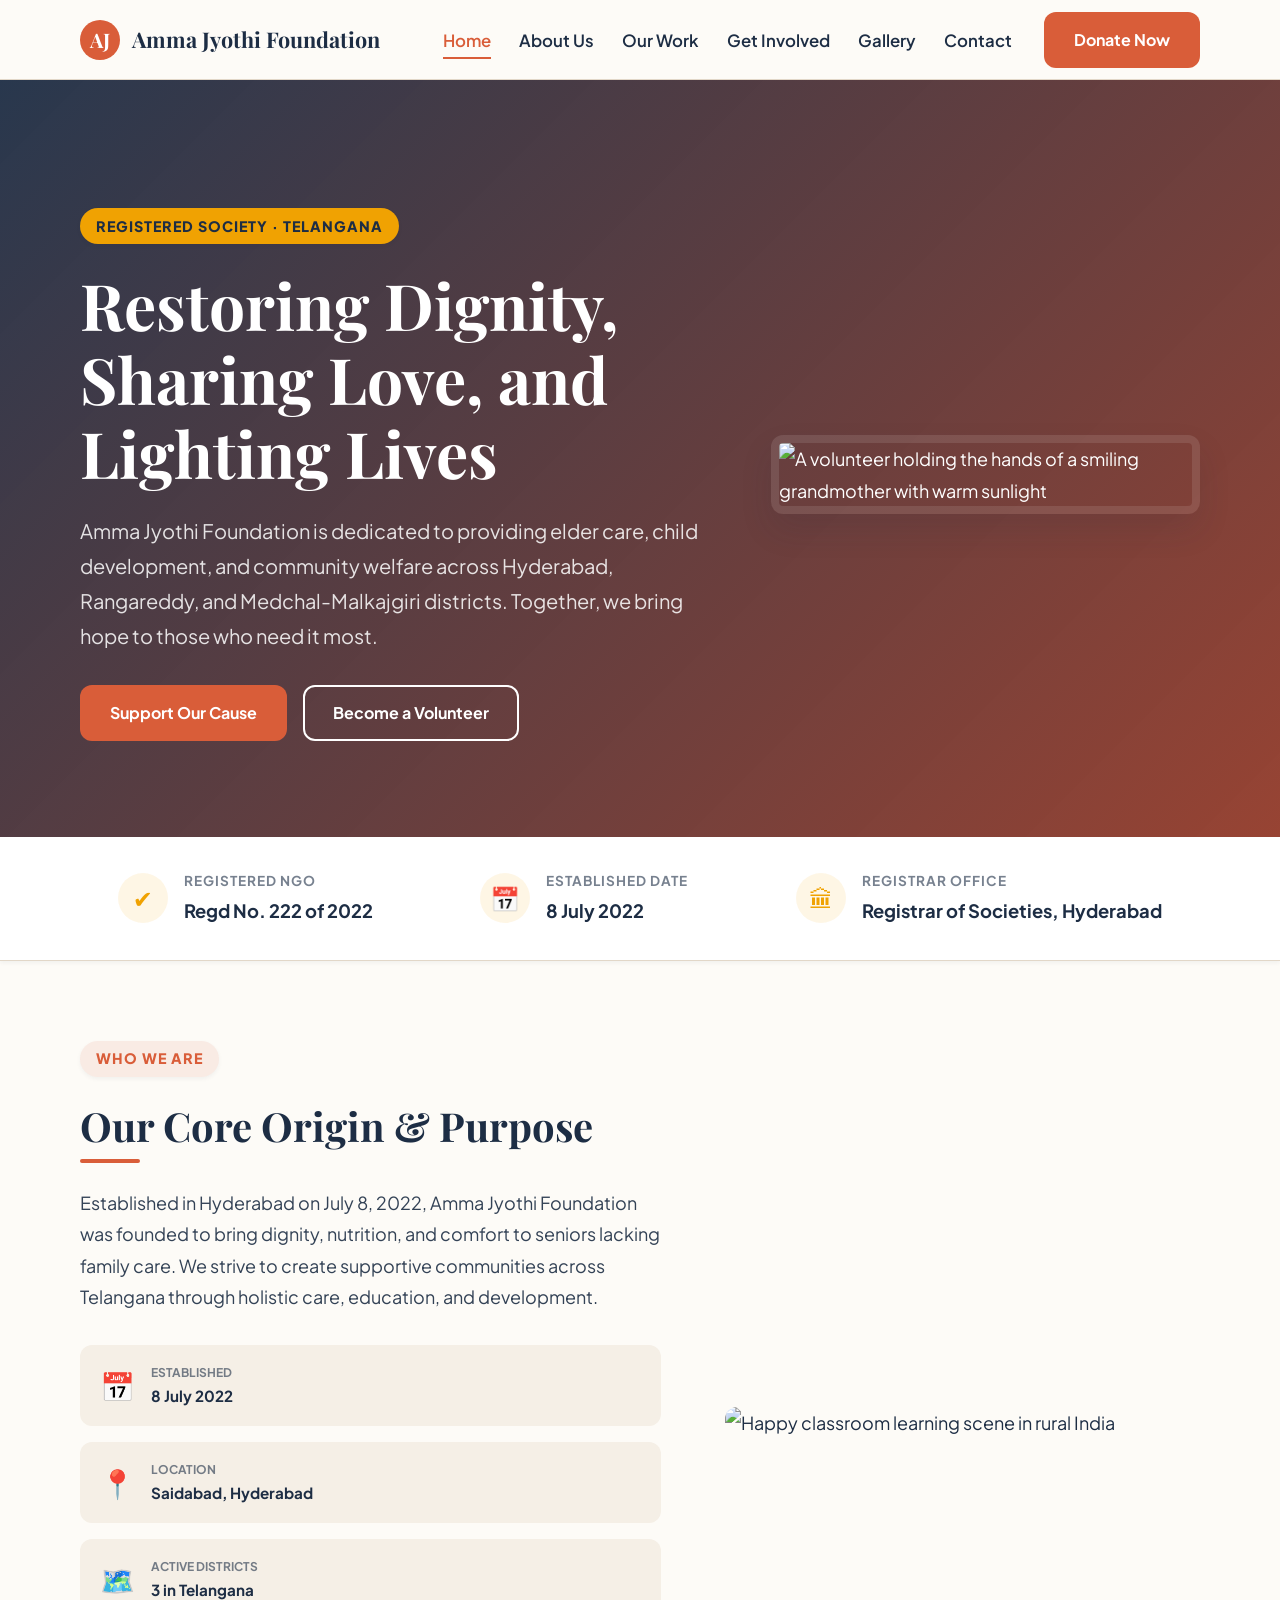
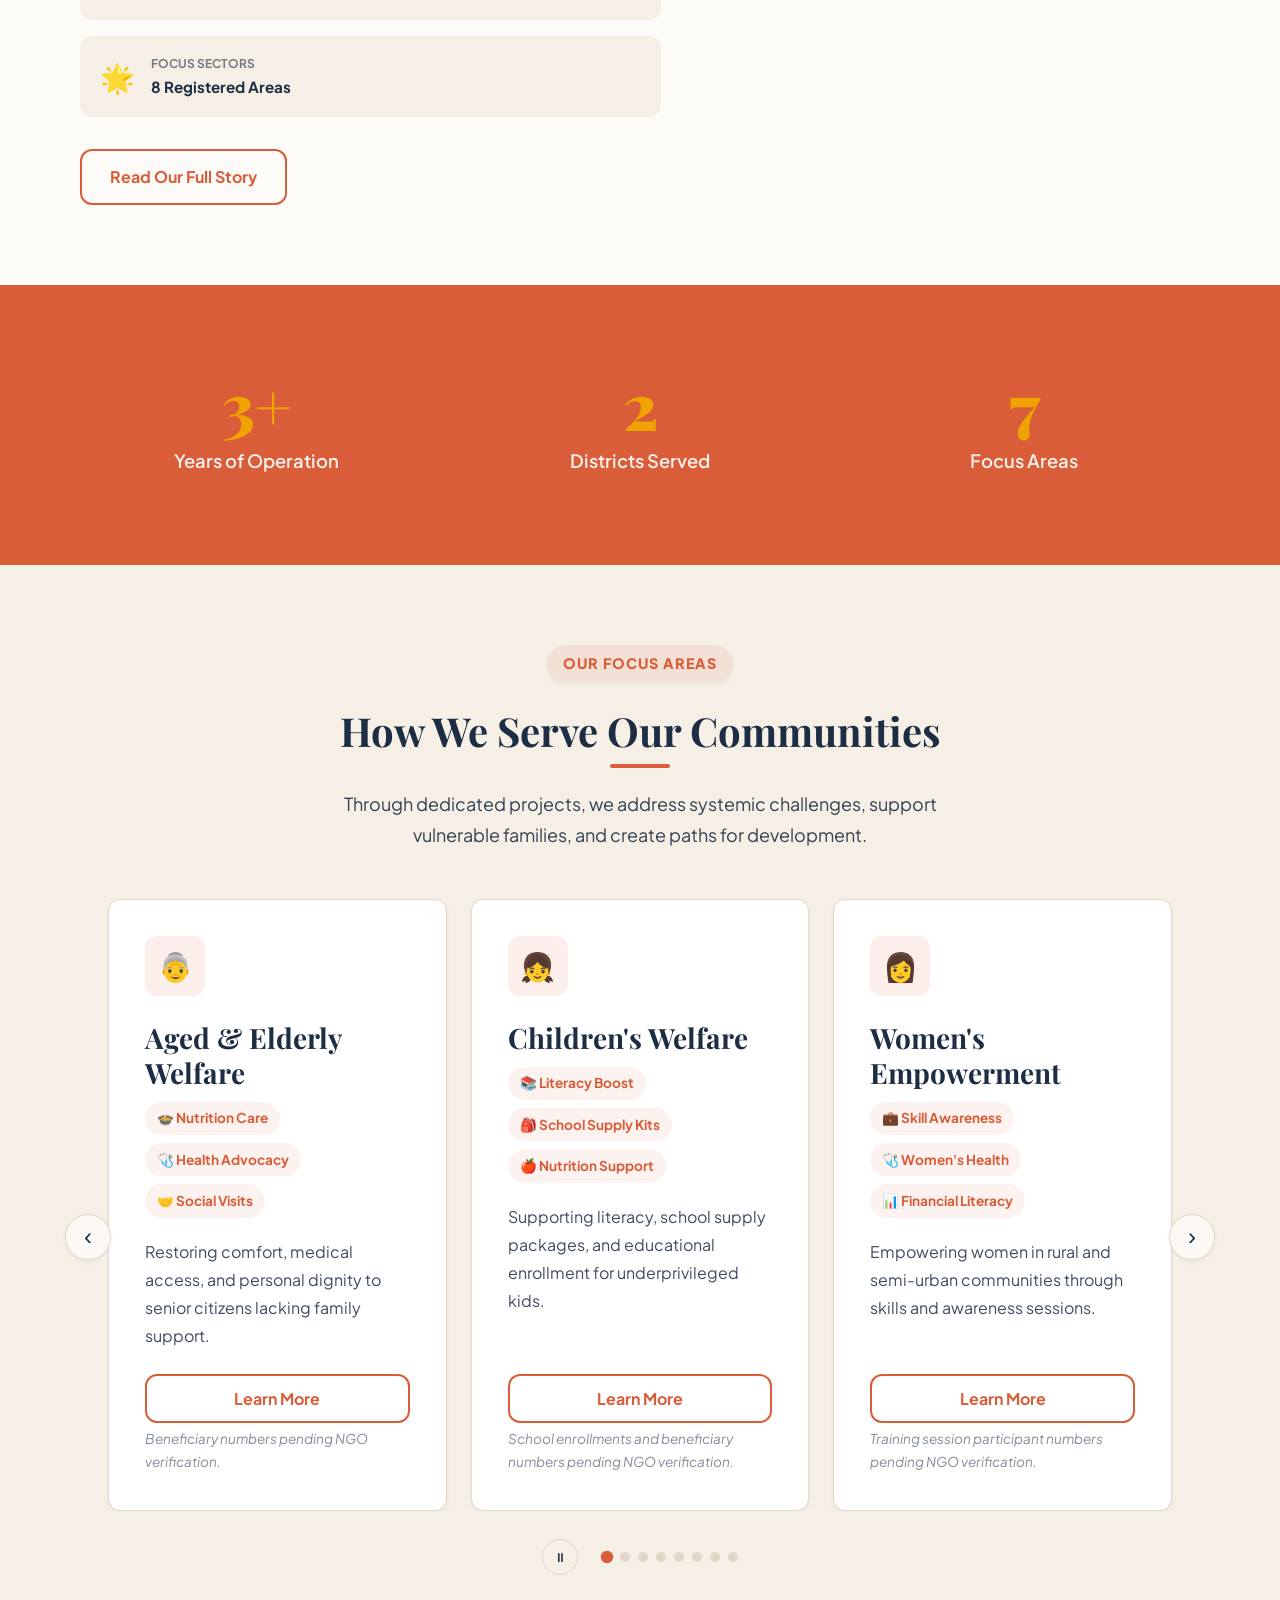
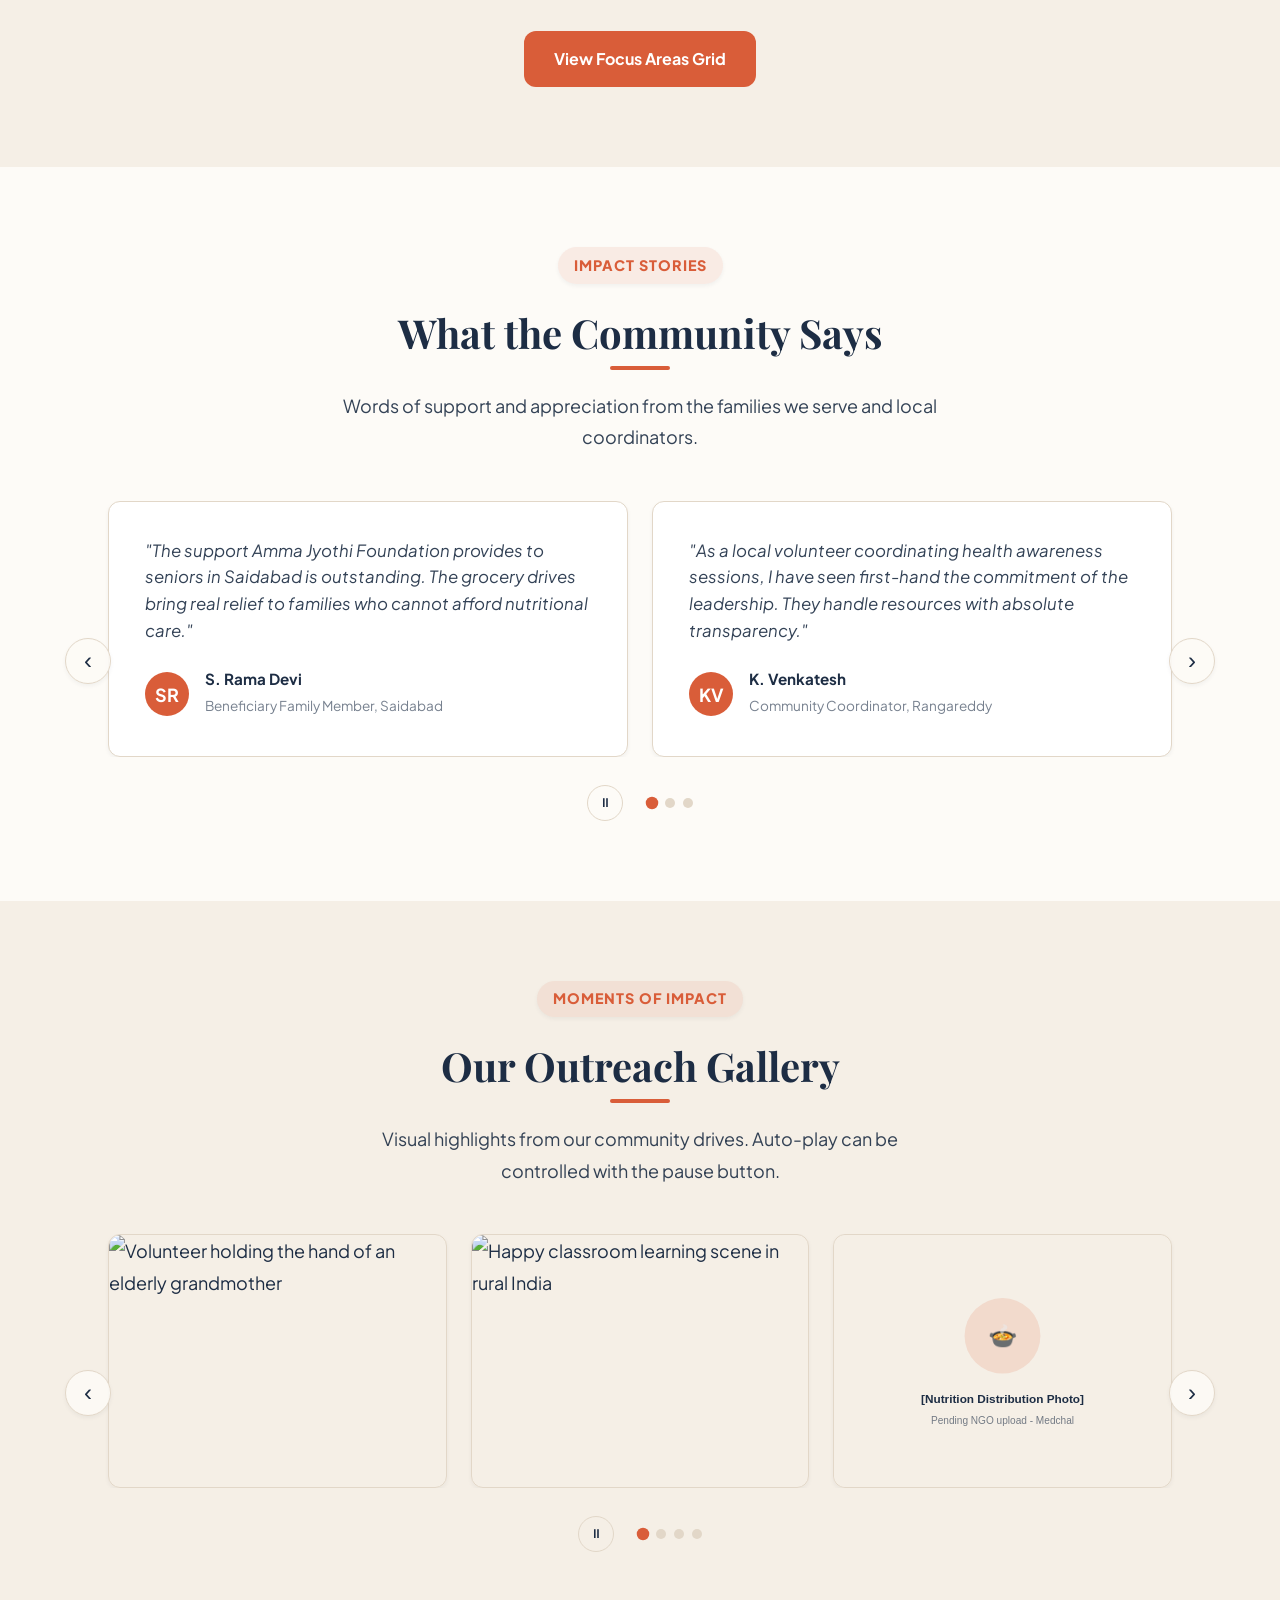
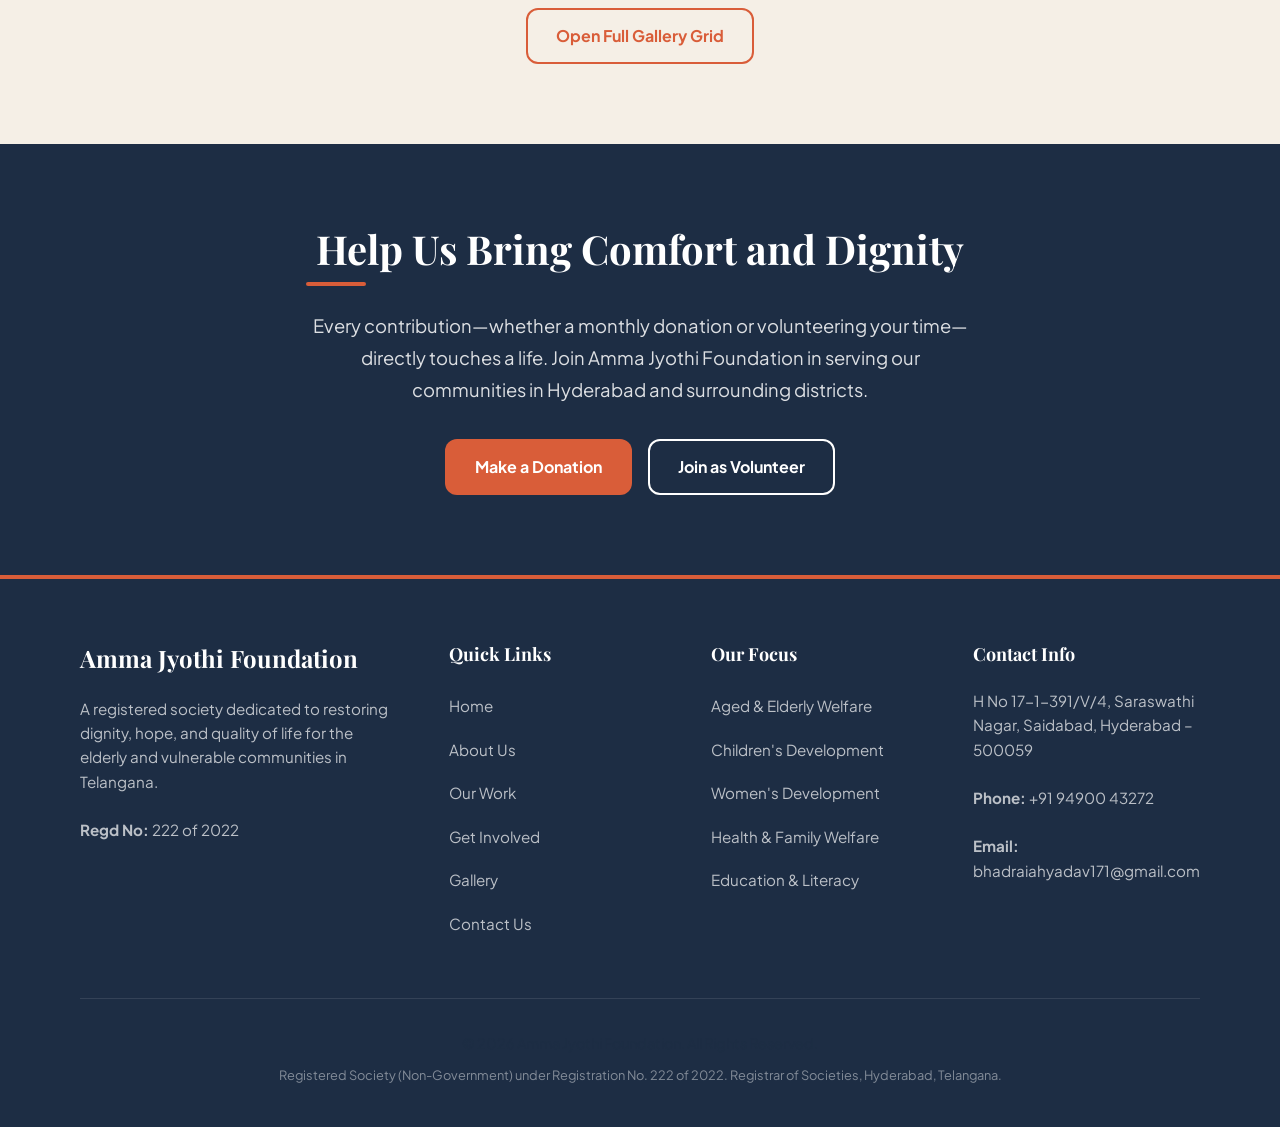
==== index.html @ f1a93a35 "Add files via upload" ====
<!DOCTYPE html>
<html lang="en">
<head>
  <meta charset="UTF-8">
  <meta name="viewport" content="width=device-width, initial-scale=1.0">
  <title>Amma Jyothi Foundation | Dignity & Care for Elderly in Hyderabad</title>
  <meta name="description" content="Established in 2022, Amma Jyothi Foundation is a registered NGO in Hyderabad, Telangana, providing dedicated welfare support for the elderly, children, and families.">
  
  <!-- Open Graph Meta Tags -->
  <meta property="og:title" content="Amma Jyothi Foundation | Dignity & Care for Elderly in Hyderabad">
  <meta property="og:description" content="Dedicated to elderly welfare, child education, women's empowerment, and community care in Telangana. Support our mission today.">
  <meta property="og:image" content="assets/elderly_care_hero.png">
  <meta property="og:url" content="index.html">
  <meta property="og:type" content="website">

  <!-- Favicon -->
  <link rel="icon" type="image/x-icon" href="favicon.ico">

  <!-- Core CSS -->
  <link rel="stylesheet" href="styles.css">

  <!-- structured data JSON-LD -->
  <script type="application/ld+json">
    {
      "@context": "https://schema.org",
      "@type": "NGO",
      "name": "Amma Jyothi Foundation",
      "alternateName": "Amma Jyothi Foundation NGO",
      "foundingDate": "2022-07-08",
      "taxID": "Registration No. 222 of 2022",
      "address": {
        "@type": "PostalAddress",
        "streetAddress": "H No 17-1-391/V/4, Saraswathi Nagar, Saidabad",
        "addressLocality": "Hyderabad",
        "addressRegion": "Telangana",
        "postalCode": "500059",
        "addressCountry": "IN"
      },
      "contactPoint": {
        "@type": "ContactPoint",
        "telephone": "+91-9490043272",
        "contactType": "Enquiries",
        "email": "bhadraiahyadav171@gmail.com"
      },
      "areaServed": [
        "Hyderabad",
        "Rangareddy",
        "Medchal-Malkajgiri"
      ],
      "knowsAbout": [
        "Aged Care",
        "Elderly Welfare",
        "Children Development",
        "Women's Development",
        "Health and Family Welfare",
        "Education and Literacy",
        "Disaster Management",
        "Rural Development",
        "Skill Training"
      ]
    }
  </script>
</head>
<body>

  <!-- HEADER -->
  <header class="header-site">
    <div class="container header-container">
      <a href="index.html" class="logo-link">
        <div class="logo-icon">AJ</div>
        <span>Amma Jyothi Foundation</span>
      </a>
      <button class="menu-toggle" aria-expanded="false" aria-label="Toggle Navigation Menu">
        <span class="hamburger-line"></span>
        <span class="hamburger-line"></span>
        <span class="hamburger-line"></span>
      </button>
      <nav class="nav-site">
        <ul class="nav-list">
          <li><a href="index.html" class="nav-link">Home</a></li>
          <li><a href="about.html" class="nav-link">About Us</a></li>
          <li><a href="programs.html" class="nav-link">Our Work</a></li>
          <li><a href="get-involved.html" class="nav-link">Get Involved</a></li>
          <li><a href="gallery.html" class="nav-link">Gallery</a></li>
          <li><a href="contact.html" class="nav-link">Contact</a></li>
        </ul>
        <a href="#" class="btn btn-primary" data-modal-target="#donate-modal">Donate Now</a>
      </nav>
    </div>
  </header>

  <!-- HERO SECTION -->
  <section class="hero">
    <div class="container hero-grid">
      <div class="hero-content">
        <span class="hero-tag">Registered Society · Telangana</span>
        <h1 class="hero-title">Restoring Dignity, Sharing Love, and Lighting Lives</h1>
        <p class="hero-description">Amma Jyothi Foundation is dedicated to providing elder care, child development, and community welfare across Hyderabad, Rangareddy, and Medchal-Malkajgiri districts. Together, we bring hope to those who need it most.</p>
        <div class="hero-buttons">
          <a href="#" class="btn btn-primary" data-modal-target="#donate-modal">Support Our Cause</a>
          <a href="get-involved.html" class="btn btn-outline-white">Become a Volunteer</a>
        </div>
      </div>
      <div class="hero-image-wrap">
        <img src="assets/elderly_care_hero.png" alt="A volunteer holding the hands of a smiling grandmother with warm sunlight" fetchpriority="high">
      </div>
    </div>
  </section>

  <!-- TRUST STRIP -->
  <section class="trust-strip" aria-label="Official Registration Credentials">
    <div class="container">
      <div class="trust-flex">
        <div class="trust-item">
          <div class="trust-icon">✔</div>
          <div class="trust-info">
            <div class="trust-label">Registered NGO</div>
            <div class="trust-value">Regd No. 222 of 2022</div>
          </div>
        </div>
        <div class="trust-item">
          <div class="trust-icon">📅</div>
          <div class="trust-info">
            <div class="trust-label">Established Date</div>
            <div class="trust-value">8 July 2022</div>
          </div>
        </div>
        <div class="trust-item">
          <div class="trust-icon">🏛</div>
          <div class="trust-info">
            <div class="trust-label">Registrar Office</div>
            <div class="trust-value">Registrar of Societies, Hyderabad</div>
          </div>
        </div>
      </div>
    </div>
  </section>

  <!-- WHO WE ARE INTRO -->
  <section class="section">
    <div class="container">
      <div class="about-intro">
        <div>
          <span class="hero-tag" style="background-color: rgba(217, 93, 57, 0.1); color: var(--primary);">Who We Are</span>
          <h2 class="mb-3">Our Core Origin & Purpose</h2>
          <p>Established in Hyderabad on July 8, 2022, Amma Jyothi Foundation was founded to bring dignity, nutrition, and comfort to seniors lacking family care. We strive to create supportive communities across Telangana through holistic care, education, and development.</p>
          
          <div class="grid grid-2" style="margin-top: 2rem; gap: 1rem;">
            <div style="background-color: var(--card-neutral); padding: 1rem 1.25rem; border-radius: var(--border-radius); display: flex; align-items: center; gap: 1rem;">
              <span style="font-size: 1.75rem; color: var(--primary);" aria-hidden="true">📅</span>
              <div>
                <div style="font-size: 0.75rem; font-weight: 700; color: rgba(29, 45, 68, 0.6); text-transform: uppercase;">Established</div>
                <div style="font-size: 0.95rem; font-weight: 700;">8 July 2022</div>
              </div>
            </div>
            <div style="background-color: var(--card-neutral); padding: 1rem 1.25rem; border-radius: var(--border-radius); display: flex; align-items: center; gap: 1rem;">
              <span style="font-size: 1.75rem; color: var(--primary);" aria-hidden="true">📍</span>
              <div>
                <div style="font-size: 0.75rem; font-weight: 700; color: rgba(29, 45, 68, 0.6); text-transform: uppercase;">Location</div>
                <div style="font-size: 0.95rem; font-weight: 700;">Saidabad, Hyderabad</div>
              </div>
            </div>
            <div style="background-color: var(--card-neutral); padding: 1rem 1.25rem; border-radius: var(--border-radius); display: flex; align-items: center; gap: 1rem;">
              <span style="font-size: 1.75rem; color: var(--primary);" aria-hidden="true">🗺️</span>
              <div>
                <div style="font-size: 0.75rem; font-weight: 700; color: rgba(29, 45, 68, 0.6); text-transform: uppercase;">Active Districts</div>
                <div style="font-size: 0.95rem; font-weight: 700;">3 in Telangana</div>
              </div>
            </div>
            <div style="background-color: var(--card-neutral); padding: 1rem 1.25rem; border-radius: var(--border-radius); display: flex; align-items: center; gap: 1rem;">
              <span style="font-size: 1.75rem; color: var(--primary);" aria-hidden="true">🌟</span>
              <div>
                <div style="font-size: 0.75rem; font-weight: 700; color: rgba(29, 45, 68, 0.6); text-transform: uppercase;">Focus Sectors</div>
                <div style="font-size: 0.95rem; font-weight: 700;">8 Registered Areas</div>
              </div>
            </div>
          </div>
          
          <div style="margin-top: 2rem;">
            <a href="about.html" class="btn btn-secondary">Read Our Full Story</a>
          </div>
        </div>
        <div>
          <img src="assets/community_welfare.png" alt="Happy classroom learning scene in rural India" loading="lazy">
        </div>
      </div>
    </div>
  </section>

  <!-- STATISTICS STRIP -->
  <section class="stats-section" aria-label="Key Milestones">
    <div class="container">
      <div class="stats-grid">
        <div class="stat-card">
          <div class="stat-number" data-target="4" data-suffix="+">0</div>
          <div class="stat-label">Years of Operation</div>
        </div>
        <div class="stat-card">
          <div class="stat-number" data-target="3">0</div>
          <div class="stat-label">Districts Served</div>
        </div>
        <div class="stat-card">
          <div class="stat-number" data-target="8">0</div>
          <div class="stat-label">Focus Areas</div>
        </div>
      </div>
    </div>
  </section>

  <!-- KEY WORK CAROUSEL -->
  <section class="section section-alt">
    <div class="container">
      <div class="text-center mb-5">
        <span class="hero-tag" style="background-color: rgba(217, 93, 57, 0.1); color: var(--primary);">Our Focus Areas</span>
        <h2>How We Serve Our Communities</h2>
        <p style="max-width: 600px; margin: 0 auto;">Through dedicated projects, we address systemic challenges, support vulnerable families, and create paths for development.</p>
      </div>

      <div class="carousel focus-carousel" id="home-focus-carousel" aria-label="Our Focus Areas">
        <button class="carousel-nav prev" aria-label="Previous Slide">&lsaquo;</button>
        <div class="carousel-track-container">
          <div class="carousel-track" id="home-focus-carousel-track">
            <!-- Dynamically populated via app.js -->
          </div>
        </div>
        <button class="carousel-nav next" aria-label="Next Slide">&rsaquo;</button>
        <div class="carousel-controls-bottom">
          <button class="carousel-play-pause" aria-label="Pause Auto-advance">⏸</button>
          <div class="carousel-dots"></div>
        </div>
      </div>

      <div class="text-center" style="margin-top: 3.5rem;">
        <a href="programs.html" class="btn btn-primary">View Focus Areas Grid</a>
      </div>
    </div>
  </section>

  <!-- TESTIMONIALS CAROUSEL -->
  <section class="section">
    <div class="container">
      <div class="text-center mb-5">
        <span class="hero-tag" style="background-color: rgba(217, 93, 57, 0.1); color: var(--primary);">Impact Stories</span>
        <h2>What the Community Says</h2>
        <p style="max-width: 600px; margin: 0 auto;">Words of support and appreciation from the families we serve and local coordinators.</p>
      </div>

      <div class="carousel testimonials-carousel" id="home-testimonials-carousel" aria-label="Community Testimonials">
        <button class="carousel-nav prev" aria-label="Previous Slide">&lsaquo;</button>
        <div class="carousel-track-container">
          <div class="carousel-track">
            
            <!-- Testimonial 1 -->
            <div class="carousel-slide">
              <div class="card" style="padding: 2.25rem; border-color: var(--border-color);">
                <p style="font-style: italic; font-size: 1.05rem; line-height: 1.6; margin-bottom: 1.5rem;">"The support Amma Jyothi Foundation provides to seniors in Saidabad is outstanding. The grocery drives bring real relief to families who cannot afford nutritional care."</p>
                <div style="display: flex; align-items: center; gap: 1rem; margin-top: auto;">
                  <div style="width: 44px; height: 44px; border-radius: 50%; background-color: var(--primary); color: var(--white); display: flex; align-items: center; justify-content: center; font-weight: 700;" aria-hidden="true">SR</div>
                  <div>
                    <h4 style="font-size: 0.95rem; font-family: var(--font-body); font-weight: 700; color: var(--dark-neutral);">S. Rama Devi</h4>
                    <span style="font-size: 0.85rem; color: rgba(29, 45, 68, 0.6);">Beneficiary Family Member, Saidabad</span>
                  </div>
                </div>
              </div>
            </div>

            <!-- Testimonial 2 -->
            <div class="carousel-slide">
              <div class="card" style="padding: 2.25rem; border-color: var(--border-color);">
                <p style="font-style: italic; font-size: 1.05rem; line-height: 1.6; margin-bottom: 1.5rem;">"As a local volunteer coordinating health awareness sessions, I have seen first-hand the commitment of the leadership. They handle resources with absolute transparency."</p>
                <div style="display: flex; align-items: center; gap: 1rem; margin-top: auto;">
                  <div style="width: 44px; height: 44px; border-radius: 50%; background-color: var(--primary); color: var(--white); display: flex; align-items: center; justify-content: center; font-weight: 700;" aria-hidden="true">KV</div>
                  <div>
                    <h4 style="font-size: 0.95rem; font-family: var(--font-body); font-weight: 700; color: var(--dark-neutral);">K. Venkatesh</h4>
                    <span style="font-size: 0.85rem; color: rgba(29, 45, 68, 0.6);">Community Coordinator, Rangareddy</span>
                  </div>
                </div>
              </div>
            </div>

            <!-- Testimonial 3 -->
            <div class="carousel-slide">
              <div class="card" style="padding: 2.25rem; border-color: var(--border-color);">
                <p style="font-style: italic; font-size: 1.05rem; line-height: 1.6; margin-bottom: 1.5rem;">"Providing companionship to elderly citizens who are isolated brings light to their lives and ours. The organization has built a wonderful network of care."</p>
                <div style="display: flex; align-items: center; gap: 1rem; margin-top: auto;">
                  <div style="width: 44px; height: 44px; border-radius: 50%; background-color: var(--primary); color: var(--white); display: flex; align-items: center; justify-content: center; font-weight: 700;" aria-hidden="true">AL</div>
                  <div>
                    <h4 style="font-size: 0.95rem; font-family: var(--font-body); font-weight: 700; color: var(--dark-neutral);">A. Latha</h4>
                    <span style="font-size: 0.85rem; color: rgba(29, 45, 68, 0.6);">Youth Volunteer, Hyderabad</span>
                  </div>
                </div>
              </div>
            </div>

          </div>
        </div>
        <button class="carousel-nav next" aria-label="Next Slide">&rsaquo;</button>
        <div class="carousel-controls-bottom">
          <button class="carousel-play-pause" aria-label="Pause Auto-advance">⏸</button>
          <div class="carousel-dots"></div>
        </div>
      </div>
    </div>
  </section>

  <!-- HOME GALLERY CAROUSEL -->
  <section class="section section-alt">
    <div class="container">
      <div class="text-center mb-5">
        <span class="hero-tag" style="background-color: rgba(217, 93, 57, 0.1); color: var(--primary);">Moments of Impact</span>
        <h2>Our Outreach Gallery</h2>
        <p style="max-width: 600px; margin: 0 auto;">Visual highlights from our community drives. Auto-play can be controlled with the pause button.</p>
      </div>

      <div class="carousel gallery-carousel" id="home-gallery-carousel" aria-label="Media Showcase">
        <button class="carousel-nav prev" aria-label="Previous Slide">&lsaquo;</button>
        <div class="carousel-track-container">
          <div class="carousel-track">
            
            <!-- Slide 1 -->
            <div class="carousel-slide">
              <div class="gallery-item" aria-label="View Elder Care Outreach Photo">
                <img src="assets/elderly_care_hero.png" alt="Volunteer holding the hand of an elderly grandmother" class="gallery-img" loading="lazy">
                <div class="gallery-overlay">
                  <span class="gallery-category">Aged Welfare</span>
                  <h3 class="gallery-title">Elder Care Outreach</h3>
                </div>
              </div>
            </div>

            <!-- Slide 2 -->
            <div class="carousel-slide">
              <div class="gallery-item" aria-label="View Rural Educational Support Photo">
                <img src="assets/community_welfare.png" alt="Happy classroom learning scene in rural India" class="gallery-img" loading="lazy">
                <div class="gallery-overlay">
                  <span class="gallery-category">Children & Education</span>
                  <h3 class="gallery-title">Rural Education Support</h3>
                </div>
              </div>
            </div>

            <!-- Slide 3 -->
            <div class="carousel-slide">
              <div class="gallery-item" aria-label="View Nutrition distribution placeholder">
                <img src="data:image/svg+xml;utf8,<svg xmlns='http://www.w3.org/2000/svg' viewBox='0 0 400 300' width='100%25' height='100%25'><rect width='400' height='300' fill='%23F5EFE6'/><circle cx='200' cy='120' r='45' fill='%23D95D39' opacity='0.15'/><text x='50%25' y='130' font-family='Georgia, serif' font-size='28' fill='%23D95D39' text-anchor='middle'>🍲</text><text x='50%25' y='200' font-family='sans-serif' font-size='14' font-weight='bold' fill='%231D2D44' text-anchor='middle'>[Nutrition Distribution Photo]</text><text x='50%25' y='225' font-family='sans-serif' font-size='12' fill='%231D2D44' opacity='0.6' text-anchor='middle'>Pending NGO upload - Medchal</text></svg>" alt="Nutrition distribution placeholder" class="gallery-img" loading="lazy">
                <div class="gallery-overlay">
                  <span class="gallery-category">Rural Development</span>
                  <h3 class="gallery-title">Nutrition & Meals</h3>
                </div>
              </div>
            </div>

            <!-- Slide 4 -->
            <div class="carousel-slide">
              <div class="gallery-item" aria-label="View Women's Vocational Training Placeholder">
                <img src="data:image/svg+xml;utf8,<svg xmlns='http://www.w3.org/2000/svg' viewBox='0 0 400 300' width='100%25' height='100%25'><rect width='400' height='300' fill='%23F5EFE6'/><circle cx='200' cy='120' r='45' fill='%23D95D39' opacity='0.15'/><text x='50%25' y='130' font-family='Georgia, serif' font-size='28' fill='%23D95D39' text-anchor='middle'>✂</text><text x='50%25' y='200' font-family='sans-serif' font-size='14' font-weight='bold' fill='%231D2D44' text-anchor='middle'>[Vocational Skills Training Photo]</text><text x='50%25' y='225' font-family='sans-serif' font-size='12' fill='%231D2D44' opacity='0.6' text-anchor='middle'>Pending NGO upload - Hyderabad</text></svg>" alt="Women's vocational training placeholder" class="gallery-img" loading="lazy">
                <div class="gallery-overlay">
                  <span class="gallery-category">Women's Development</span>
                  <h3 class="gallery-title">Vocational Skill Workshops</h3>
                </div>
              </div>
            </div>

          </div>
        </div>
        <button class="carousel-nav next" aria-label="Next Slide">&rsaquo;</button>
        <div class="carousel-controls-bottom">
          <button class="carousel-play-pause" aria-label="Pause Auto-advance">⏸</button>
          <div class="carousel-dots"></div>
        </div>
      </div>
      <div class="text-center" style="margin-top: 3.5rem;">
        <a href="gallery.html" class="btn btn-secondary">Open Full Gallery Grid</a>
      </div>
    </div>
  </section>

  <!-- CALL TO ACTION (CTA) -->
  <section class="section" style="background-color: var(--dark-neutral); color: var(--white); text-align: center;">
    <div class="container" style="max-width: 700px;">
      <h2 style="color: var(--white); margin-bottom: 1.5rem;">Help Us Bring Comfort and Dignity</h2>
      <p style="color: rgba(255, 255, 255, 0.85); font-size: 1.15rem; margin-bottom: 2rem;">Every contribution—whether a monthly donation or volunteering your time—directly touches a life. Join Amma Jyothi Foundation in serving our communities in Hyderabad and surrounding districts.</p>
      <div style="display: flex; gap: 1rem; justify-content: center; flex-wrap: wrap;">
        <a href="#" class="btn btn-primary" data-modal-target="#donate-modal">Make a Donation</a>
        <a href="get-involved.html" class="btn btn-outline-white">Join as Volunteer</a>
      </div>
    </div>
  </section>

  <!-- FOOTER -->
  <footer class="footer-site">
    <div class="container">
      <div class="footer-grid">
        <div class="footer-column">
          <h3>Amma Jyothi Foundation</h3>
          <p class="mb-3">A registered society dedicated to restoring dignity, hope, and quality of life for the elderly and vulnerable communities in Telangana.</p>
          <p><strong>Regd No:</strong> 222 of 2022</p>
        </div>
        <div class="footer-column">
          <h4>Quick Links</h4>
          <ul class="footer-links">
            <li><a href="index.html">Home</a></li>
            <li><a href="about.html">About Us</a></li>
            <li><a href="programs.html">Our Work</a></li>
            <li><a href="get-involved.html">Get Involved</a></li>
            <li><a href="gallery.html">Gallery</a></li>
            <li><a href="contact.html">Contact Us</a></li>
          </ul>
        </div>
        <div class="footer-column">
          <h4>Our Focus</h4>
          <ul class="footer-links">
            <li><a href="programs.html#elderly">Aged & Elderly Welfare</a></li>
            <li><a href="programs.html#children">Children's Development</a></li>
            <li><a href="programs.html#women">Women's Development</a></li>
            <li><a href="programs.html#health">Health & Family Welfare</a></li>
            <li><a href="programs.html#education">Education & Literacy</a></li>
          </ul>
        </div>
        <div class="footer-column">
          <h4>Contact Info</h4>
          <p>H No 17-1-391/V/4, Saraswathi Nagar, Saidabad, Hyderabad – 500059</p>
          <p style="margin-top: 0.75rem;"><strong>Phone:</strong> +91 94900 43272</p>
          <p><strong>Email:</strong> bhadraiahyadav171@gmail.com</p>
        </div>
      </div>
      <div class="footer-bottom">
        <p>&copy; 2026 Amma Jyothi Foundation. All Rights Reserved.</p>
        <p class="footer-reg-info">Registered Society (Non-Government) under Registration No. 222 of 2022. Registrar of Societies, Hyderabad, Telangana.</p>
      </div>
    </div>
  </footer>

  <!-- MODALS -->
  <div class="modal-backdrop" id="donate-modal" role="dialog" aria-modal="true" aria-labelledby="donate-title">
    <div class="modal-container">
      <div class="modal-header">
        <h3 class="modal-title" id="donate-title">Support Amma Jyothi Foundation</h3>
        <button class="modal-close" aria-label="Close modal">&times;</button>
      </div>
      <div class="modal-body">
        <p class="mb-3">Thank you for choosing to support our mission. Your contributions help us provide food, shelter, healthcare, and support services to the elderly and marginalized communities.</p>
        
        <div style="background-color: var(--card-neutral); padding: 1.5rem; border-radius: var(--border-radius); border: 1px solid var(--border-color); margin-bottom: 2rem;">
          <h4 style="margin-bottom: 0.75rem; color: var(--primary);">Direct Bank Transfer Details</h4>
          <p style="margin-bottom: 0.5rem; font-size: 0.95rem;"><strong>Bank Name:</strong> State Bank of India (Placeholder - Confirm details)</p>
          <p style="margin-bottom: 0.5rem; font-size: 0.95rem;"><strong>Account Name:</strong> Amma Jyothi Foundation</p>
          <p style="margin-bottom: 0.5rem; font-size: 0.95rem;"><strong>Account Number:</strong> 000000000000 (Placeholder)</p>
          <p style="margin-bottom: 0.5rem; font-size: 0.95rem;"><strong>IFSC Code:</strong> SBIN0000000 (Placeholder)</p>
          <p style="margin-bottom: 0; font-size: 0.95rem;"><strong>Branch:</strong> Saidabad, Hyderabad</p>
        </div>

        <p style="font-size: 0.9rem; color: rgba(29, 45, 68, 0.7); text-align: center;">Note: Donations to the foundation are eligible for tax benefits under Section 80G (confirm status with the NGO).</p>
      </div>
    </div>
  </div>

  <div class="modal-backdrop" id="volunteer-modal" role="dialog" aria-modal="true" aria-labelledby="volunteer-title">
    <div class="modal-container">
      <div class="modal-header">
        <h3 class="modal-title" id="volunteer-title">Join Us as a Volunteer</h3>
        <button class="modal-close" aria-label="Close modal">&times;</button>
      </div>
      <div class="modal-body">
        <p class="mb-3">Lend your time and skills to make a difference. Sign up below and our team will get in touch with you.</p>
        
        <form id="volunteer-form" novalidate>
          <div class="form-group">
            <label for="vol-name" class="form-label">Full Name *</label>
            <input type="text" id="vol-name" class="form-control" placeholder="Enter your full name" required>
            <div class="invalid-feedback">This field is required.</div>
          </div>
          
          <div class="form-group">
            <label for="vol-email" class="form-label">Email Address *</label>
            <input type="email" id="vol-email" class="form-control" placeholder="Enter your email address" required>
            <div class="invalid-feedback">Please enter a valid email address.</div>
          </div>
          
          <div class="form-group">
            <label for="vol-phone" class="form-label">Mobile Number *</label>
            <input type="tel" id="vol-phone" class="form-control" placeholder="Enter your 10-digit mobile number" required>
            <div class="invalid-feedback">Please enter a valid 10-digit mobile number.</div>
          </div>

          <div class="form-group">
            <label for="vol-message" class="form-label">How would you like to help? (Optional)</label>
            <textarea id="vol-message" class="form-control" placeholder="Tell us about your skills, interests, or availability"></textarea>
          </div>
          
          <button type="submit" class="btn btn-primary" style="width: 100%; margin-top: 1rem;">Submit Application</button>
        </form>
      </div>
    </div>
  </div>

  <!-- FOCUS AREA EXPANSION MODAL -->
  <div class="modal-backdrop" id="focus-detail-modal" role="dialog" aria-modal="true" aria-labelledby="focus-detail-title">
    <div class="modal-container">
      <div class="modal-header">
        <h3 class="modal-title" id="focus-detail-title">Focus Area Details</h3>
        <button class="modal-close" aria-label="Close modal">&times;</button>
      </div>
      <div class="modal-body">
        <!-- Dynamic content injected via app.js -->
      </div>
    </div>
  </div>

  <!-- Core JavaScript -->
  <script src="app.js"></script>
</body>
</html>
---- styles.css ----
/* ==========================================================================
   DESIGN SYSTEM & VARIABLES - Amma Jyothi Foundation
   ========================================================================== */

@import url('https://fonts.googleapis.com/css2?family=Playfair+Display:ital,wght@0,400..900;1,400..900&family=Plus+Jakarta+Sans:ital,wght@0,200..800;1,200..800&display=swap');

:root {
  /* Warm Color Palette */
  --primary: #D95D39;          /* Terracotta Warm Orange */
  --primary-rgb: 217, 93, 57;
  --secondary: #F0A202;        /* Soft Gold/Marigold */
  --secondary-rgb: 240, 162, 2;
  --accent: #8C2F1E;           /* Grounding Maroon */
  --accent-rgb: 140, 47, 30;
  --dark-neutral: #1D2D44;     /* Grounding Navy/Charcoal */
  --dark-neutral-rgb: 29, 45, 68;
  --light-neutral: #FDFBF7;    /* Warm Ivory/Cream Background */
  --card-neutral: #F5EFE6;     /* Soft Sand/Beige for Containers */
  --card-neutral-rgb: 245, 239, 230;
  --white: #FFFFFF;
  --border-color: #E2D7C8;

  /* Typography */
  --font-headings: 'Playfair Display', Georgia, serif;
  --font-body: 'Plus Jakarta Sans', system-ui, -apple-system, sans-serif;
  
  /* Layout & Spacing */
  --container-max-width: 1200px;
  --header-height: 80px;
  --transition-smooth: all 0.3s cubic-bezier(0.4, 0, 0.2, 1);
  --shadow-sm: 0 2px 4px rgba(29, 45, 68, 0.05);
  --shadow-md: 0 8px 16px rgba(29, 45, 68, 0.08);
  --shadow-lg: 0 16px 32px rgba(29, 45, 68, 0.12);
  --border-radius: 12px;
}

/* ==========================================================================
   BASE STYLES & ACCESSIBILITY
   ========================================================================== */

*, *::before, *::after {
  box-sizing: border-box;
  margin: 0;
  padding: 0;
}

html {
  scroll-behavior: smooth;
  font-size: 16px; /* Base */
  background-color: var(--light-neutral);
  color: var(--dark-neutral);
}

body {
  font-family: var(--font-body);
  font-size: 1.125rem; /* 18px body text for accessibility */
  line-height: 1.75;
  -webkit-font-smoothing: antialiased;
  -moz-osx-font-smoothing: grayscale;
  background-color: var(--light-neutral);
}

/* Accessible Headings */
h1, h2, h3, h4, h5, h6 {
  font-family: var(--font-headings);
  font-weight: 700;
  line-height: 1.25;
  color: var(--dark-neutral);
}

h1 {
  font-size: clamp(2.5rem, 5vw, 4rem);
  margin-bottom: 1.5rem;
}

h2 {
  font-size: clamp(1.875rem, 4vw, 2.5rem);
  margin-bottom: 1.25rem;
  position: relative;
  padding-bottom: 0.75rem;
}

h2::after {
  content: '';
  position: absolute;
  bottom: 0;
  left: 0;
  width: 60px;
  height: 4px;
  background-color: var(--primary);
  border-radius: 2px;
}

.text-center h2::after {
  left: 50%;
  transform: translateX(-50%);
}

h3 {
  font-size: clamp(1.35rem, 3vw, 1.75rem);
  margin-bottom: 1rem;
}

p {
  margin-bottom: 1.5rem;
  color: rgba(29, 45, 68, 0.9); /* Dark navy with high opacity */
}

a {
  color: var(--primary);
  text-decoration: none;
  transition: var(--transition-smooth);
}

a:hover {
  color: var(--accent);
}

img {
  max-width: 100%;
  height: auto;
  display: block;
  border-radius: var(--border-radius);
}

/* Accessibility Focus States */
a:focus-visible, 
button:focus-visible, 
input:focus-visible, 
textarea:focus-visible,
select:focus-visible {
  outline: 3px solid var(--secondary);
  outline-offset: 3px;
}

/* Reduced Motion Override */
@media (prefers-reduced-motion: reduce) {
  *, *::before, *::after {
    animation-duration: 0.01ms !important;
    animation-iteration-count: 1 !important;
    transition-duration: 0.01ms !important;
    scroll-behavior: auto !important;
  }
}

/* ==========================================================================
   LAYOUT CONTAINERS & UTILITIES
   ========================================================================== */

.container {
  width: 90%;
  max-width: var(--container-max-width);
  margin: 0 auto;
  padding: 0 1rem;
}

.section {
  padding: 5rem 0;
  position: relative;
}

.section-alt {
  background-color: var(--card-neutral);
}

.text-center {
  text-align: center;
}

.mb-3 { margin-bottom: 1.5rem; }
.mb-5 { margin-bottom: 3rem; }

/* Grid Utilities */
.grid {
  display: grid;
  gap: 2rem;
}

.grid-2 { grid-template-columns: repeat(auto-fit, minmax(300px, 1fr)); }
.grid-3 { grid-template-columns: repeat(auto-fit, minmax(320px, 1fr)); }
.grid-4 { grid-template-columns: repeat(auto-fit, minmax(240px, 1fr)); }

/* ==========================================================================
   HEADER / NAVIGATION
   ========================================================================== */

.header-site {
  background-color: rgba(253, 251, 247, 0.95);
  backdrop-filter: blur(8px);
  border-bottom: 1px solid var(--border-color);
  position: fixed;
  top: 0;
  left: 0;
  width: 100%;
  z-index: 1000;
  height: var(--header-height);
  transition: var(--transition-smooth);
}

.header-site.scrolled {
  height: 70px;
  box-shadow: var(--shadow-sm);
}

.header-container {
  display: flex;
  justify-content: space-between;
  align-items: center;
  height: 100%;
}

.logo-link {
  display: flex;
  align-items: center;
  gap: 0.75rem;
  color: var(--dark-neutral);
  font-family: var(--font-headings);
  font-weight: 700;
  font-size: 1.35rem;
}

.logo-icon {
  width: 40px;
  height: 40px;
  background-color: var(--primary);
  border-radius: 50%;
  display: flex;
  align-items: center;
  justify-content: center;
  color: var(--white);
  font-weight: bold;
  font-size: 1.25rem;
}

/* Nav Links */
.nav-site {
  display: flex;
  align-items: center;
  gap: 2rem;
}

.nav-list {
  display: flex;
  list-style: none;
  gap: 1.75rem;
  align-items: center;
}

.nav-link {
  color: var(--dark-neutral);
  font-weight: 600;
  font-size: 1.05rem;
  position: relative;
  padding: 0.5rem 0;
}

.nav-link:hover {
  color: var(--primary);
}

.nav-link::after {
  content: '';
  position: absolute;
  bottom: 0;
  left: 0;
  width: 100%;
  height: 2px;
  background-color: var(--primary);
  transform: scaleX(0);
  transition: var(--transition-smooth);
  transform-origin: bottom right;
}

.nav-link:hover::after,
.nav-link.active::after {
  transform: scaleX(1);
  transform-origin: bottom left;
}

.nav-link.active {
  color: var(--primary);
}

/* Mobile Toggle & Menu */
.menu-toggle {
  display: none;
  background: none;
  border: none;
  cursor: pointer;
  width: 44px;
  height: 44px;
  position: relative;
  z-index: 1100;
}

.hamburger-line {
  display: block;
  width: 24px;
  height: 3px;
  background-color: var(--dark-neutral);
  margin: 5px auto;
  transition: var(--transition-smooth);
}

/* ==========================================================================
   BUTTONS
   ========================================================================== */

.btn {
  display: inline-flex;
  align-items: center;
  justify-content: center;
  padding: 0.75rem 1.75rem;
  font-family: var(--font-body);
  font-weight: 700;
  font-size: 1rem;
  border-radius: var(--border-radius);
  border: 2px solid transparent;
  cursor: pointer;
  transition: var(--transition-smooth);
  min-height: 48px; /* Great tap target */
  gap: 0.5rem;
}

.btn-primary {
  background-color: var(--primary);
  color: var(--white);
}

.btn-primary:hover {
  background-color: var(--accent);
  color: var(--white);
  box-shadow: var(--shadow-md);
  transform: translateY(-2px);
}

.btn-secondary {
  background-color: transparent;
  border-color: var(--primary);
  color: var(--primary);
}

.btn-secondary:hover {
  background-color: rgba(217, 93, 57, 0.05);
  color: var(--accent);
  border-color: var(--accent);
  transform: translateY(-2px);
}

.btn-outline-white {
  background-color: transparent;
  border-color: var(--white);
  color: var(--white);
}

.btn-outline-white:hover {
  background-color: var(--white);
  color: var(--primary);
  transform: translateY(-2px);
}

.btn-link {
  padding: 0;
  background: none;
  border: none;
  color: var(--primary);
  font-weight: 700;
  text-decoration: underline;
  min-height: auto;
  cursor: pointer;
}

.btn-link:hover {
  color: var(--accent);
}

/* ==========================================================================
   HERO SECTION
   ========================================================================== */

.hero {
  background: linear-gradient(135deg, rgba(29, 45, 68, 0.95) 0%, rgba(140, 47, 30, 0.9) 100%), 
              url('assets/elderly_care_hero.png') no-repeat center center/cover;
  color: var(--white);
  padding: 8rem 0 6rem 0;
  margin-top: var(--header-height);
  position: relative;
  overflow: hidden;
}

.hero-grid {
  display: grid;
  grid-template-columns: 1.2fr 0.8fr;
  align-items: center;
  gap: 3rem;
}

.hero-content {
  z-index: 2;
}

.hero-tag {
  display: inline-block;
  background-color: var(--secondary);
  color: var(--dark-neutral);
  padding: 0.35rem 1rem;
  border-radius: 50px;
  font-size: 0.9rem;
  font-weight: 800;
  text-transform: uppercase;
  letter-spacing: 1px;
  margin-bottom: 1.5rem;
  box-shadow: var(--shadow-sm);
}

.hero-title {
  color: var(--white);
  margin-bottom: 1.5rem;
  line-height: 1.15;
}

.hero-description {
  color: rgba(255, 255, 255, 0.85);
  font-size: 1.25rem;
  margin-bottom: 2rem;
  max-width: 650px;
}

.hero-buttons {
  display: flex;
  gap: 1rem;
  flex-wrap: wrap;
}

.hero-image-wrap {
  position: relative;
  z-index: 2;
  border: 8px solid rgba(255, 255, 255, 0.1);
  border-radius: var(--border-radius);
  box-shadow: var(--shadow-lg);
  overflow: hidden;
  display: none; /* Hide secondary column on mobile, show on desktop */
}

.hero-image-wrap img {
  border-radius: 0;
  transition: transform 6s ease;
}

.hero:hover .hero-image-wrap img {
  transform: scale(1.05);
}

/* ==========================================================================
   TRUST STRIP & METRICS
   ========================================================================== */

.trust-strip {
  background-color: var(--white);
  padding: 2rem 0;
  border-bottom: 1px solid var(--border-color);
  box-shadow: var(--shadow-sm);
}

.trust-flex {
  display: flex;
  justify-content: space-around;
  align-items: center;
  flex-wrap: wrap;
  gap: 2rem;
}

.trust-item {
  display: flex;
  align-items: center;
  gap: 1rem;
  text-align: left;
}

.trust-icon {
  width: 50px;
  height: 50px;
  background-color: rgba(240, 162, 2, 0.1);
  border-radius: 50%;
  display: flex;
  align-items: center;
  justify-content: center;
  color: var(--secondary);
  font-size: 1.5rem;
  flex-shrink: 0;
}

.trust-label {
  font-size: 0.85rem;
  text-transform: uppercase;
  letter-spacing: 1px;
  color: rgba(29, 45, 68, 0.6);
  font-weight: 700;
  margin-bottom: 0.15rem;
}

.trust-value {
  font-size: 1.15rem;
  font-weight: 700;
  color: var(--dark-neutral);
}

/* Statistics Strip */
.stats-section {
  background-color: var(--primary);
  color: var(--white);
  padding: 4rem 0;
}

.stats-grid {
  display: grid;
  grid-template-columns: repeat(3, 1fr);
  gap: 2rem;
  text-align: center;
}

.stat-card {
  padding: 1.5rem;
}

.stat-number {
  font-family: var(--font-headings);
  font-size: clamp(2.5rem, 5vw, 4.5rem);
  font-weight: 900;
  line-height: 1;
  margin-bottom: 0.5rem;
  color: var(--secondary);
}

.stat-label {
  font-size: 1.15rem;
  font-weight: 600;
  color: rgba(255, 255, 255, 0.9);
}

/* ==========================================================================
   CARDS & HOVER EFFECTS
   ========================================================================== */

.card {
  background-color: var(--white);
  border-radius: var(--border-radius);
  border: 1px solid var(--border-color);
  padding: 2.25rem;
  box-shadow: var(--shadow-sm);
  transition: var(--transition-smooth);
  display: flex;
  flex-direction: column;
  height: 100%;
}

.card:hover {
  transform: translateY(-6px);
  box-shadow: 0 12px 24px rgba(217, 93, 57, 0.12);
  border-color: var(--primary);
}

.card-icon {
  width: 60px;
  height: 60px;
  border-radius: var(--border-radius);
  background-color: rgba(217, 93, 57, 0.1);
  color: var(--primary);
  display: flex;
  align-items: center;
  justify-content: center;
  font-size: 1.75rem;
  margin-bottom: 1.5rem;
  transition: var(--transition-smooth);
}

.card:hover .card-icon {
  background-color: var(--primary);
  color: var(--white);
}

.card-title {
  margin-bottom: 0.75rem;
  color: var(--dark-neutral);
}

.card-text {
  flex-grow: 1;
  color: rgba(29, 45, 68, 0.85);
  font-size: 1rem;
  margin-bottom: 1.5rem;
}

/* Card custom list layout tags instead of bullet lines */
.card-tags {
  display: flex;
  flex-wrap: wrap;
  gap: 0.5rem;
  margin-bottom: 1.25rem;
}

.card-tag {
  background-color: rgba(217, 93, 57, 0.08);
  color: var(--primary);
  padding: 0.3rem 0.75rem;
  border-radius: 50px;
  font-size: 0.85rem;
  font-weight: 700;
  display: inline-flex;
  align-items: center;
  gap: 0.35rem;
}

.card-pending-caption {
  font-size: 0.85rem;
  color: rgba(29, 45, 68, 0.55);
  font-style: italic;
  margin-top: 0.25rem;
  display: block;
}

/* ==========================================================================
   PROGRESSIVE ENHANCEMENT: CAROUSEL STYLES
   ========================================================================== */

.carousel {
  position: relative;
  width: 100%;
}

/* No-JS Fallback: layout is a standard wrapping grid */
.carousel-track {
  display: flex;
  flex-wrap: wrap;
  gap: 1.5rem;
  justify-content: center;
  list-style: none;
  width: 100%;
}

.carousel-slide {
  width: 100%;
  max-width: 350px;
}

.carousel-nav, 
.carousel-controls-bottom {
  display: none; /* Hidden by default when not initialized */
}

/* JavaScript Initialized Layout */
.carousel.carousel-initialized {
  padding: 0 1rem;
}

.carousel-initialized .carousel-track-container {
  overflow: hidden;
  width: 100%;
  position: relative;
}

.carousel-initialized .carousel-track {
  flex-wrap: nowrap;
  gap: 0;
  justify-content: flex-start;
  transition: transform 0.5s cubic-bezier(0.25, 0.46, 0.45, 0.94);
}

.carousel-initialized .carousel-slide {
  flex: 0 0 100%;
  max-width: none;
  padding: 0 0.75rem;
}

/* Controls structure */
.carousel-initialized .carousel-nav {
  display: flex;
  position: absolute;
  top: 50%;
  transform: translateY(-50%);
  background-color: rgba(253, 251, 247, 0.9);
  border: 1px solid var(--border-color);
  width: 46px;
  height: 46px;
  border-radius: 50%;
  align-items: center;
  justify-content: center;
  cursor: pointer;
  z-index: 10;
  color: var(--dark-neutral);
  font-size: 1.5rem;
  box-shadow: var(--shadow-sm);
  transition: var(--transition-smooth);
}

.carousel-initialized .carousel-nav:hover {
  background-color: var(--primary);
  color: var(--white);
  border-color: var(--primary);
  box-shadow: var(--shadow-md);
}

.carousel-initialized .carousel-nav.prev {
  left: -15px;
}

.carousel-initialized .carousel-nav.next {
  right: -15px;
}

.carousel-initialized .carousel-controls-bottom {
  display: flex;
  align-items: center;
  justify-content: center;
  gap: 1.5rem;
  margin-top: 1.75rem;
}

.carousel-dots {
  display: flex;
  gap: 0.5rem;
  list-style: none;
  align-items: center;
}

.carousel-dot {
  width: 10px;
  height: 10px;
  border-radius: 50%;
  background-color: var(--border-color);
  border: none;
  cursor: pointer;
  padding: 0;
  transition: var(--transition-smooth);
}

.carousel-dot.active {
  background-color: var(--primary);
  transform: scale(1.25);
}

.carousel-play-pause {
  background: none;
  border: 1px solid var(--border-color);
  color: var(--dark-neutral);
  width: 36px;
  height: 36px;
  border-radius: 50%;
  display: flex;
  align-items: center;
  justify-content: center;
  cursor: pointer;
  font-size: 0.8rem;
  transition: var(--transition-smooth);
}

.carousel-play-pause:hover {
  background-color: rgba(29, 45, 68, 0.05);
  border-color: var(--primary);
}

/* Carousel layouts on Desktop / Tablets */
@media (min-width: 768px) {
  .carousel-initialized .carousel-slide {
    flex: 0 0 50%; /* 2 items visible */
  }
}

@media (min-width: 992px) {
  .carousel-initialized .carousel-slide {
    flex: 0 0 33.3333%; /* 3 items visible */
  }
  .carousel-initialized.gallery-carousel .carousel-slide {
    flex: 0 0 33.3333%;
  }
  .carousel-initialized.testimonials-carousel .carousel-slide {
    flex: 0 0 50%; /* Testimonials wider */
  }
}

/* ==========================================================================
   ABOUT / LEADERSHIP SECTION & HISTORICAL CARDS
   ========================================================================== */

.about-intro {
  display: grid;
  grid-template-columns: 1.1fr 0.9fr;
  gap: 4rem;
  align-items: center;
}

.about-badge-strip {
  display: flex;
  gap: 1.5rem;
  margin-top: 2rem;
  flex-wrap: wrap;
}

.about-badge {
  background-color: var(--card-neutral);
  padding: 0.75rem 1.25rem;
  border-radius: 50px;
  font-size: 0.95rem;
  font-weight: 700;
  display: flex;
  align-items: center;
  gap: 0.5rem;
}

/* Milestones card deck instead of long text */
.milestones-deck {
  display: grid;
  grid-template-columns: repeat(auto-fit, minmax(280px, 1fr));
  gap: 2rem;
  margin-top: 3rem;
}

/* Leadership */
.team-grid {
  display: grid;
  grid-template-columns: repeat(auto-fit, minmax(280px, 1fr));
  gap: 2.5rem;
  margin-top: 3rem;
}

.team-card {
  text-align: center;
  background: var(--white);
  border-radius: var(--border-radius);
  border: 1px solid var(--border-color);
  padding: 2.5rem 1.5rem;
  box-shadow: var(--shadow-sm);
  transition: var(--transition-smooth);
}

.team-card:hover {
  transform: translateY(-4px);
  box-shadow: var(--shadow-md);
}

.team-avatar {
  width: 140px;
  height: 140px;
  border-radius: 50%;
  margin: 0 auto 1.5rem auto;
  background-color: var(--card-neutral);
  display: flex;
  align-items: center;
  justify-content: center;
  font-size: 3rem;
  color: var(--primary);
  border: 4px solid var(--border-color);
  object-fit: cover;
}

.team-name {
  font-size: 1.35rem;
  margin-bottom: 0.25rem;
}

.team-role {
  color: var(--primary);
  font-weight: 700;
  font-size: 0.95rem;
  text-transform: uppercase;
  letter-spacing: 1px;
}

/* ==========================================================================
   FORMS
   ========================================================================== */

.form-group {
  margin-bottom: 1.5rem;
  text-align: left;
}

.form-label {
  display: block;
  font-weight: 700;
  font-size: 0.95rem;
  color: var(--dark-neutral);
  margin-bottom: 0.5rem;
}

.form-control {
  width: 100%;
  padding: 0.85rem 1rem;
  font-family: var(--font-body);
  font-size: 1rem;
  background-color: var(--white);
  border: 2px solid var(--border-color);
  border-radius: 8px;
  color: var(--dark-neutral);
  transition: var(--transition-smooth);
}

.form-control:focus {
  border-color: var(--primary);
  outline: none;
}

textarea.form-control {
  resize: vertical;
  min-height: 120px;
}

.invalid-feedback {
  display: none;
  color: #D32F2F;
  font-size: 0.85rem;
  font-weight: 600;
  margin-top: 0.25rem;
}

.form-control.is-invalid {
  border-color: #D32F2F;
}

.form-control.is-invalid + .invalid-feedback {
  display: block;
}

/* Form Layouts */
.contact-form-container {
  background-color: var(--white);
  padding: 3rem;
  border-radius: var(--border-radius);
  border: 1px solid var(--border-color);
  box-shadow: var(--shadow-md);
}

.form-row {
  display: grid;
  grid-template-columns: 1fr 1fr;
  gap: 1.5rem;
}

/* ==========================================================================
   GALLERY
   ========================================================================== */

.gallery-grid {
  display: grid;
  grid-template-columns: repeat(auto-fill, minmax(300px, 1fr));
  gap: 1.5rem;
}

.gallery-item {
  position: relative;
  border-radius: var(--border-radius);
  overflow: hidden;
  cursor: pointer;
  aspect-ratio: 4 / 3;
  box-shadow: var(--shadow-sm);
  border: 1px solid var(--border-color);
}

.gallery-img {
  width: 100%;
  height: 100%;
  object-fit: cover;
  transition: transform 0.5s ease;
}

.gallery-overlay {
  position: absolute;
  top: 0;
  left: 0;
  width: 100%;
  height: 100%;
  background: linear-gradient(to top, rgba(29, 45, 68, 0.9) 0%, rgba(29, 45, 68, 0.2) 100%);
  opacity: 0;
  display: flex;
  flex-direction: column;
  justify-content: flex-end;
  padding: 1.5rem;
  color: var(--white);
  transition: var(--transition-smooth);
}

.gallery-item:hover .gallery-img {
  transform: scale(1.08);
}

.gallery-item:hover .gallery-overlay {
  opacity: 1;
}

.gallery-title {
  font-family: var(--font-headings);
  font-size: 1.2rem;
  margin-bottom: 0.25rem;
  color: var(--white);
}

.gallery-category {
  font-size: 0.8rem;
  text-transform: uppercase;
  color: var(--secondary);
  font-weight: 700;
  letter-spacing: 1px;
}

/* Lightbox Modal */
.lightbox {
  display: none;
  position: fixed;
  top: 0;
  left: 0;
  width: 100%;
  height: 100%;
  background-color: rgba(29, 45, 68, 0.98);
  z-index: 2000;
  justify-content: center;
  align-items: center;
}

.lightbox.active {
  display: flex;
}

.lightbox-content {
  max-width: 90%;
  max-height: 80%;
  position: relative;
}

.lightbox-img {
  max-width: 100%;
  max-height: 70vh;
  object-fit: contain;
  border-radius: 4px;
  border: 4px solid var(--white);
}

.lightbox-caption {
  color: var(--white);
  text-align: center;
  margin-top: 1rem;
  font-family: var(--font-headings);
  font-size: 1.25rem;
}

.lightbox-close {
  position: absolute;
  top: -45px;
  right: 0;
  background: none;
  border: none;
  color: var(--white);
  font-size: 2rem;
  cursor: pointer;
  width: 44px;
  height: 44px;
}

.lightbox-arrow {
  position: absolute;
  top: 50%;
  transform: translateY(-50%);
  background: rgba(253, 251, 247, 0.1);
  color: var(--white);
  border: none;
  width: 50px;
  height: 50px;
  border-radius: 50%;
  font-size: 1.5rem;
  cursor: pointer;
  transition: var(--transition-smooth);
}

.lightbox-arrow:hover {
  background-color: var(--primary);
}

.lightbox-prev { left: -70px; }
.lightbox-next { right: -70px; }

/* ==========================================================================
   MODALS (DONATE, VOLUNTEER, FOCUS DETAILS)
   ========================================================================== */

.modal-backdrop {
  display: none;
  position: fixed;
  top: 0;
  left: 0;
  width: 100%;
  height: 100%;
  background-color: rgba(29, 45, 68, 0.6);
  backdrop-filter: blur(4px);
  z-index: 1500;
  justify-content: center;
  align-items: center;
  padding: 1.5rem;
}

.modal-backdrop.active {
  display: flex;
}

.modal-container {
  background-color: var(--white);
  border-radius: var(--border-radius);
  max-width: 600px;
  width: 100%;
  box-shadow: var(--shadow-lg);
  position: relative;
  overflow: hidden;
  border: 1px solid var(--border-color);
  animation: modalEnter 0.3s cubic-bezier(0.4, 0, 0.2, 1);
}

@keyframes modalEnter {
  from {
    opacity: 0;
    transform: translateY(20px);
  }
  to {
    opacity: 1;
    transform: translateY(0);
  }
}

.modal-header {
  background-color: var(--card-neutral);
  padding: 1.5rem 2rem;
  border-bottom: 1px solid var(--border-color);
  display: flex;
  justify-content: space-between;
  align-items: center;
}

.modal-title {
  margin-bottom: 0;
  font-size: 1.5rem;
}

.modal-close {
  background: none;
  border: none;
  cursor: pointer;
  font-size: 1.5rem;
  color: var(--dark-neutral);
  width: 44px;
  height: 44px;
  display: flex;
  align-items: center;
  justify-content: center;
}

.modal-body {
  padding: 2rem;
  max-height: 70vh;
  overflow-y: auto;
}

/* Focus detail modal layout bullet lists */
.modal-bullet-list {
  list-style: none;
  margin: 1.5rem 0;
}

.modal-bullet-item {
  position: relative;
  padding-left: 1.75rem;
  margin-bottom: 0.75rem;
  font-size: 1.05rem;
}

.modal-bullet-item::before {
  content: '✔';
  position: absolute;
  left: 0;
  color: var(--primary);
  font-weight: bold;
}

/* ==========================================================================
   TOAST NOTIFICATION
   ========================================================================== */

.toast-container {
  position: fixed;
  bottom: 2rem;
  right: 2rem;
  z-index: 3000;
}

.toast {
  background-color: var(--dark-neutral);
  color: var(--white);
  padding: 1rem 1.5rem;
  border-radius: var(--border-radius);
  box-shadow: var(--shadow-lg);
  display: flex;
  align-items: center;
  gap: 1rem;
  margin-top: 0.5rem;
  transform: translateY(100px);
  opacity: 0;
  transition: all 0.4s cubic-bezier(0.175, 0.885, 0.32, 1.275);
  border-left: 4px solid var(--secondary);
}

.toast.show {
  transform: translateY(0);
  opacity: 1;
}

/* ==========================================================================
   CONTACT PAGE DETAILS & MAP PLACEHOLDER
   ========================================================================== */

.contact-layout {
  display: grid;
  grid-template-columns: 0.9fr 1.1fr;
  gap: 4rem;
  align-items: start;
}

.contact-info-list {
  list-style: none;
  margin-bottom: 2rem;
}

.contact-info-item {
  display: flex;
  gap: 1.25rem;
  margin-bottom: 1.5rem;
}

.contact-info-icon {
  width: 44px;
  height: 44px;
  background-color: rgba(217, 93, 57, 0.1);
  color: var(--primary);
  border-radius: 50%;
  display: flex;
  align-items: center;
  justify-content: center;
  font-size: 1.15rem;
  flex-shrink: 0;
}

.contact-info-content h4 {
  font-size: 1.05rem;
  font-weight: 700;
  margin-bottom: 0.25rem;
}

.contact-info-content p {
  margin-bottom: 0;
  font-size: 1rem;
  color: rgba(29, 45, 68, 0.85);
}

.map-placeholder {
  height: 350px;
  background-color: var(--card-neutral);
  border-radius: var(--border-radius);
  border: 1px solid var(--border-color);
  position: relative;
  overflow: hidden;
  box-shadow: var(--shadow-sm);
  display: flex;
  flex-direction: column;
  align-items: center;
  justify-content: center;
  text-align: center;
  padding: 2rem;
}

.map-placeholder-icon {
  font-size: 3rem;
  color: var(--primary);
  margin-bottom: 1rem;
}

/* ==========================================================================
   FOOTER
   ========================================================================== */

.footer-site {
  background-color: var(--dark-neutral);
  color: rgba(255, 255, 255, 0.7);
  padding: 4rem 0 2rem 0;
  border-top: 4px solid var(--primary);
}

.footer-grid {
  display: grid;
  grid-template-columns: 1.5fr 1fr 1fr 1fr;
  gap: 3rem;
  margin-bottom: 3rem;
}

.footer-column h3,
.footer-column h4 {
  color: var(--white);
  margin-bottom: 1.5rem;
}

.footer-column h3 {
  font-family: var(--font-headings);
  font-size: 1.5rem;
}

.footer-column p {
  color: rgba(255, 255, 255, 0.7);
  font-size: 0.95rem;
  line-height: 1.6;
}

.footer-links {
  list-style: none;
}

.footer-links li {
  margin-bottom: 0.75rem;
}

.footer-links a {
  color: rgba(255, 255, 255, 0.7);
  font-size: 0.95rem;
}

.footer-links a:hover {
  color: var(--secondary);
  padding-left: 4px;
}

.footer-bottom {
  border-top: 1px solid rgba(255, 255, 255, 0.1);
  padding-top: 2rem;
  text-align: center;
  font-size: 0.9rem;
}

.footer-bottom p {
  margin-bottom: 0.5rem;
}

.footer-reg-info {
  font-size: 0.8rem;
  color: rgba(255, 255, 255, 0.45);
}

/* ==========================================================================
   MEDIA QUERIES (RESPONSIVENESS)
   ========================================================================== */

@media (min-width: 992px) {
  .hero-image-wrap {
    display: block;
  }
}

@media (max-width: 991px) {
  .hero-grid {
    grid-template-columns: 1fr;
    text-align: center;
  }
  .hero-description {
    margin-left: auto;
    margin-right: auto;
  }
  .hero-buttons {
    justify-content: center;
  }
  .about-intro {
    grid-template-columns: 1fr;
    gap: 3rem;
  }
  .contact-layout {
    grid-template-columns: 1fr;
    gap: 3rem;
  }
  .footer-grid {
    grid-template-columns: 1fr 1fr;
  }
}

@media (max-width: 767px) {
  .header-site {
    height: 70px;
  }
  
  .menu-toggle {
    display: block;
  }
  
  /* Mobile Navigation Menu Slide-in */
  .nav-site {
    position: fixed;
    top: 70px;
    right: -100%;
    width: 80%;
    max-width: 320px;
    height: calc(100vh - 70px);
    background-color: var(--light-neutral);
    border-left: 1px solid var(--border-color);
    box-shadow: var(--shadow-lg);
    flex-direction: column;
    align-items: flex-start;
    padding: 3rem 2.5rem;
    gap: 2rem;
    transition: right 0.3s cubic-bezier(0.4, 0, 0.2, 1);
    z-index: 1050;
    overflow-y: auto;
  }
  
  .nav-site.active {
    right: 0;
  }
  
  .nav-list {
    flex-direction: column;
    align-items: flex-start;
    width: 100%;
    gap: 1.5rem;
  }
  
  .nav-link {
    font-size: 1.25rem;
    width: 100%;
    display: block;
    border-bottom: 1px solid rgba(29, 45, 68, 0.05);
    padding-bottom: 0.75rem;
  }
  
  .nav-site .btn {
    width: 100%;
  }

  /* Hamburger Animation when Active */
  .menu-toggle.active .hamburger-line:nth-child(1) {
    transform: translateY(8px) rotate(45deg);
  }
  .menu-toggle.active .hamburger-line:nth-child(2) {
    opacity: 0;
  }
  .menu-toggle.active .hamburger-line:nth-child(3) {
    transform: translateY(-8px) rotate(-45deg);
  }
  
  .stats-grid {
    grid-template-columns: 1fr;
    gap: 1rem;
  }
  
  .form-row {
    grid-template-columns: 1fr;
    gap: 0;
  }
  
  .footer-grid {
    grid-template-columns: 1fr;
    gap: 2rem;
  }

  .program-hero-card {
    grid-template-columns: 1fr;
  }
  
  .program-hero-image {
    min-height: 200px;
  }
  
  .program-hero-content {
    padding: 2rem 1.5rem;
  }
  
  .contact-form-container {
    padding: 2rem 1.5rem;
  }
}

@media (max-width: 480px) {
  .logo-link {
    font-size: 1.15rem;
  }
  .logo-icon {
    width: 34px;
    height: 34px;
    font-size: 1.1rem;
  }
  .btn {
    width: 100%;
  }
  .hero-buttons {
    flex-direction: column;
  }
}
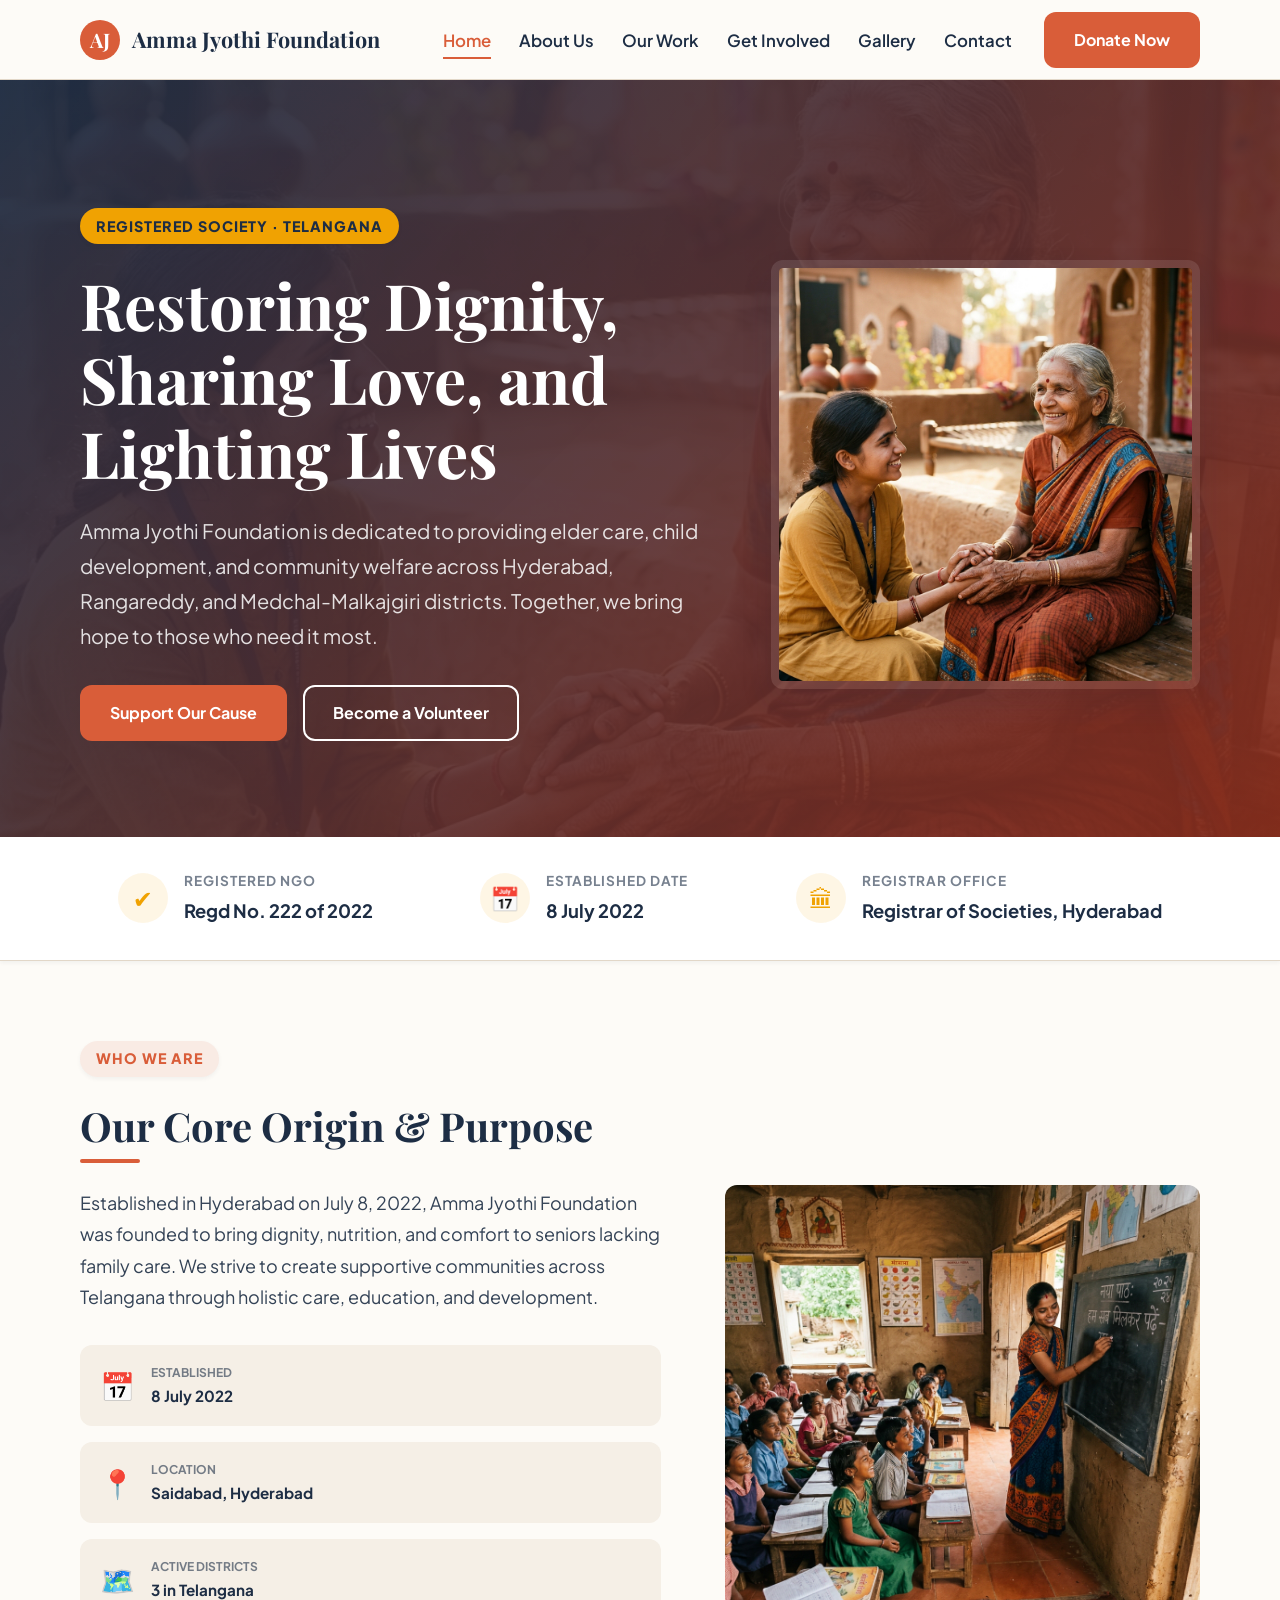
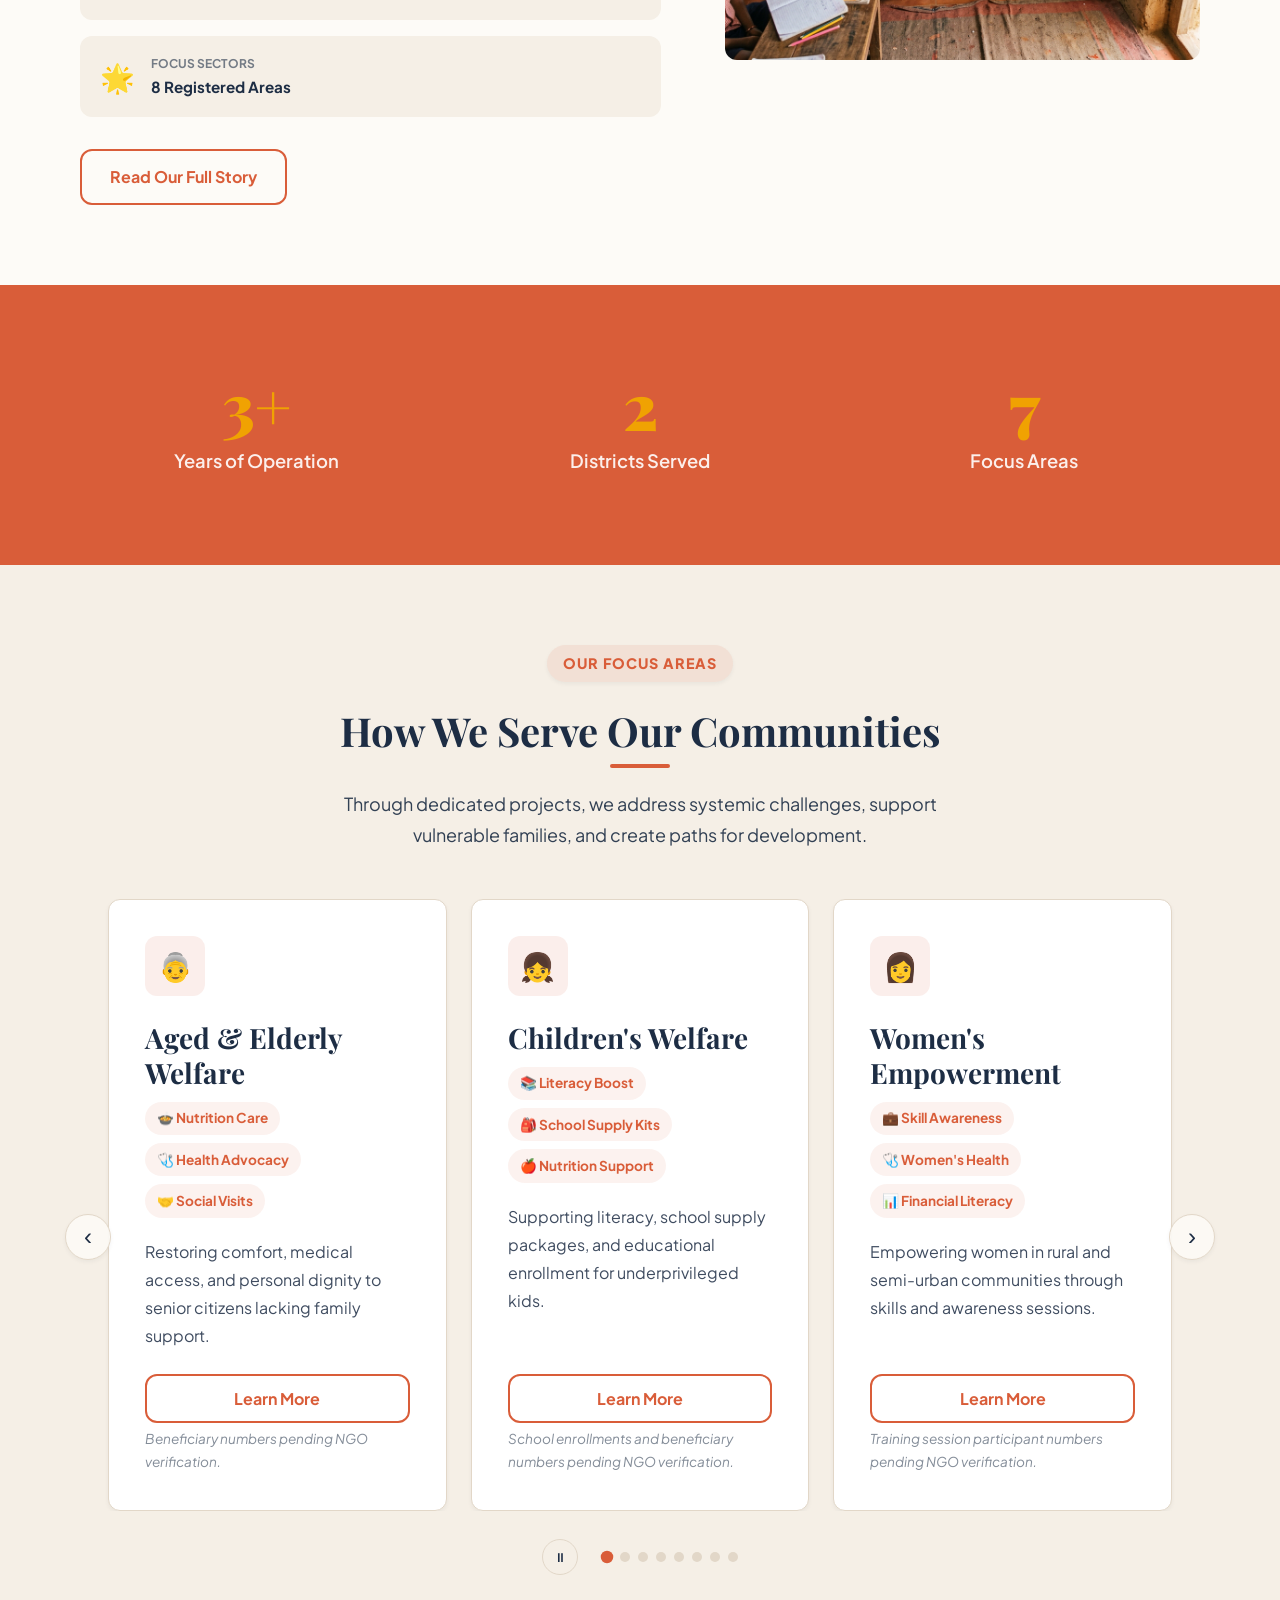
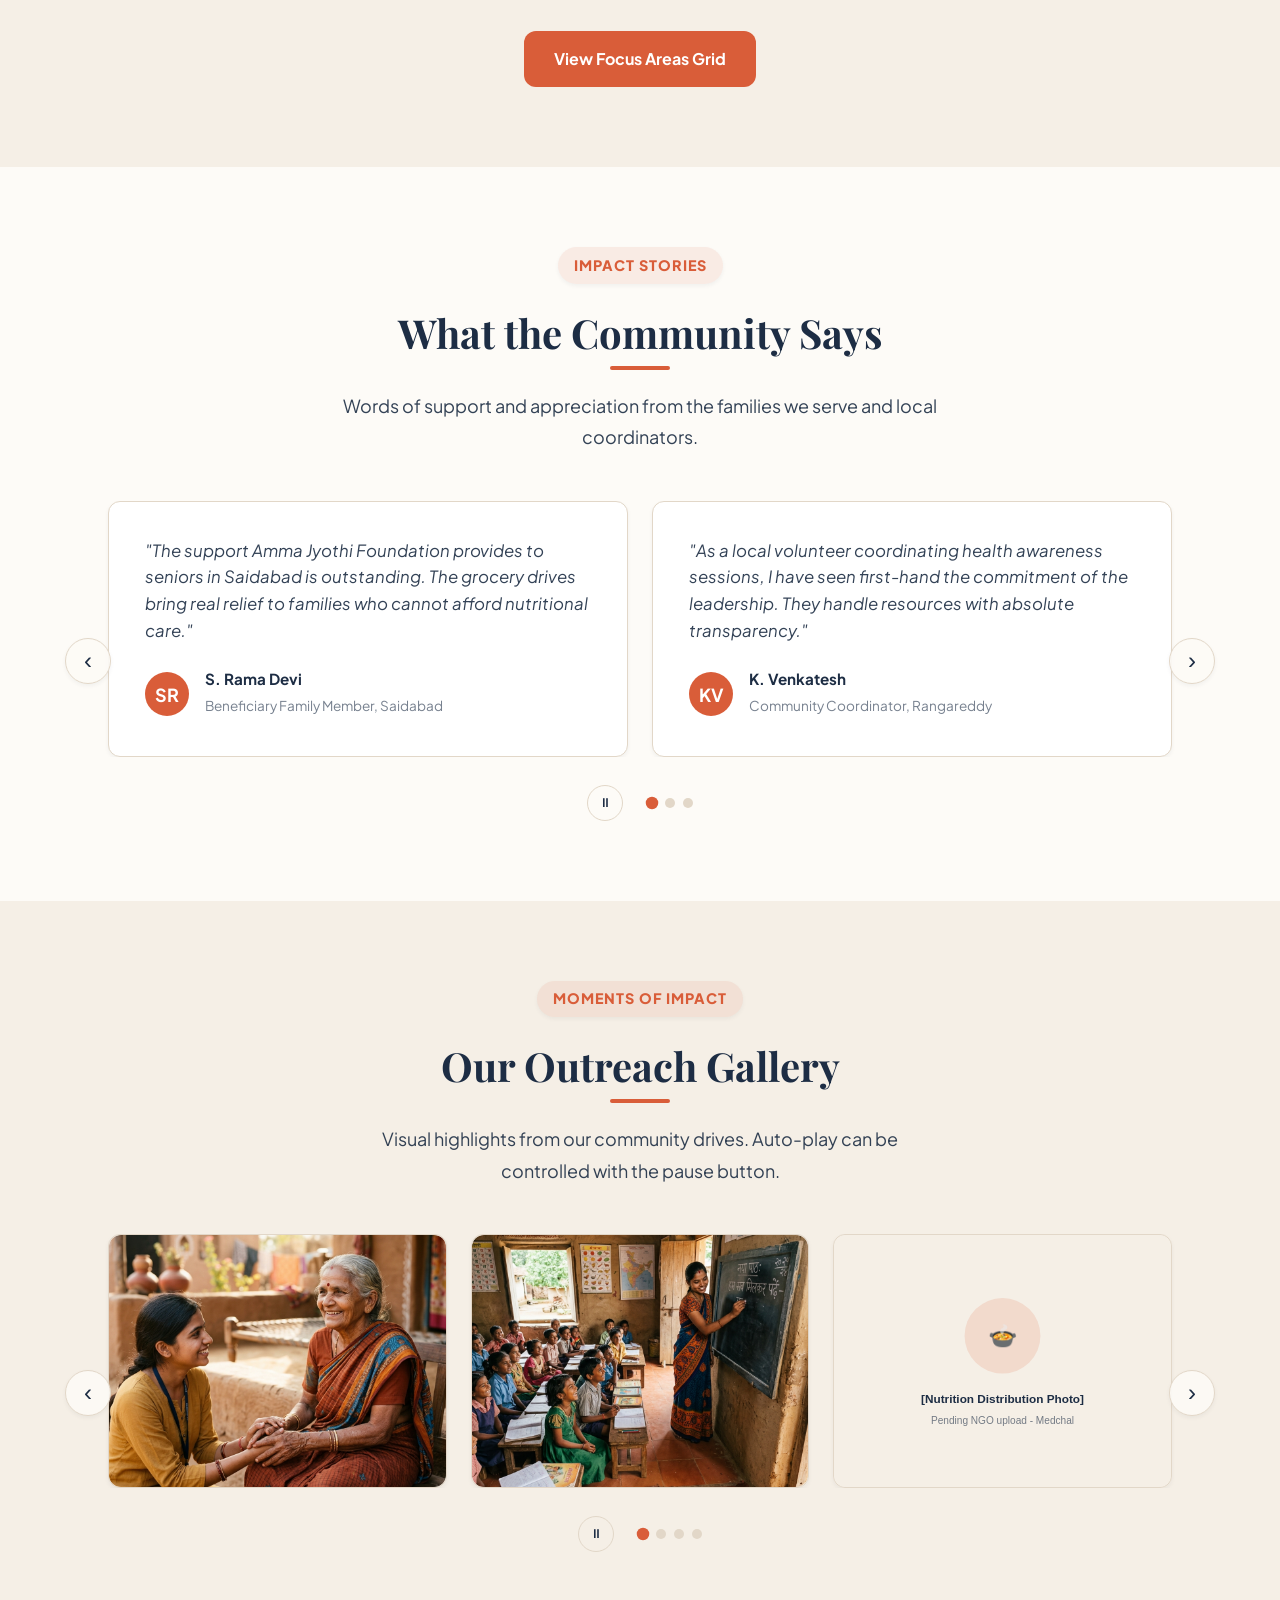
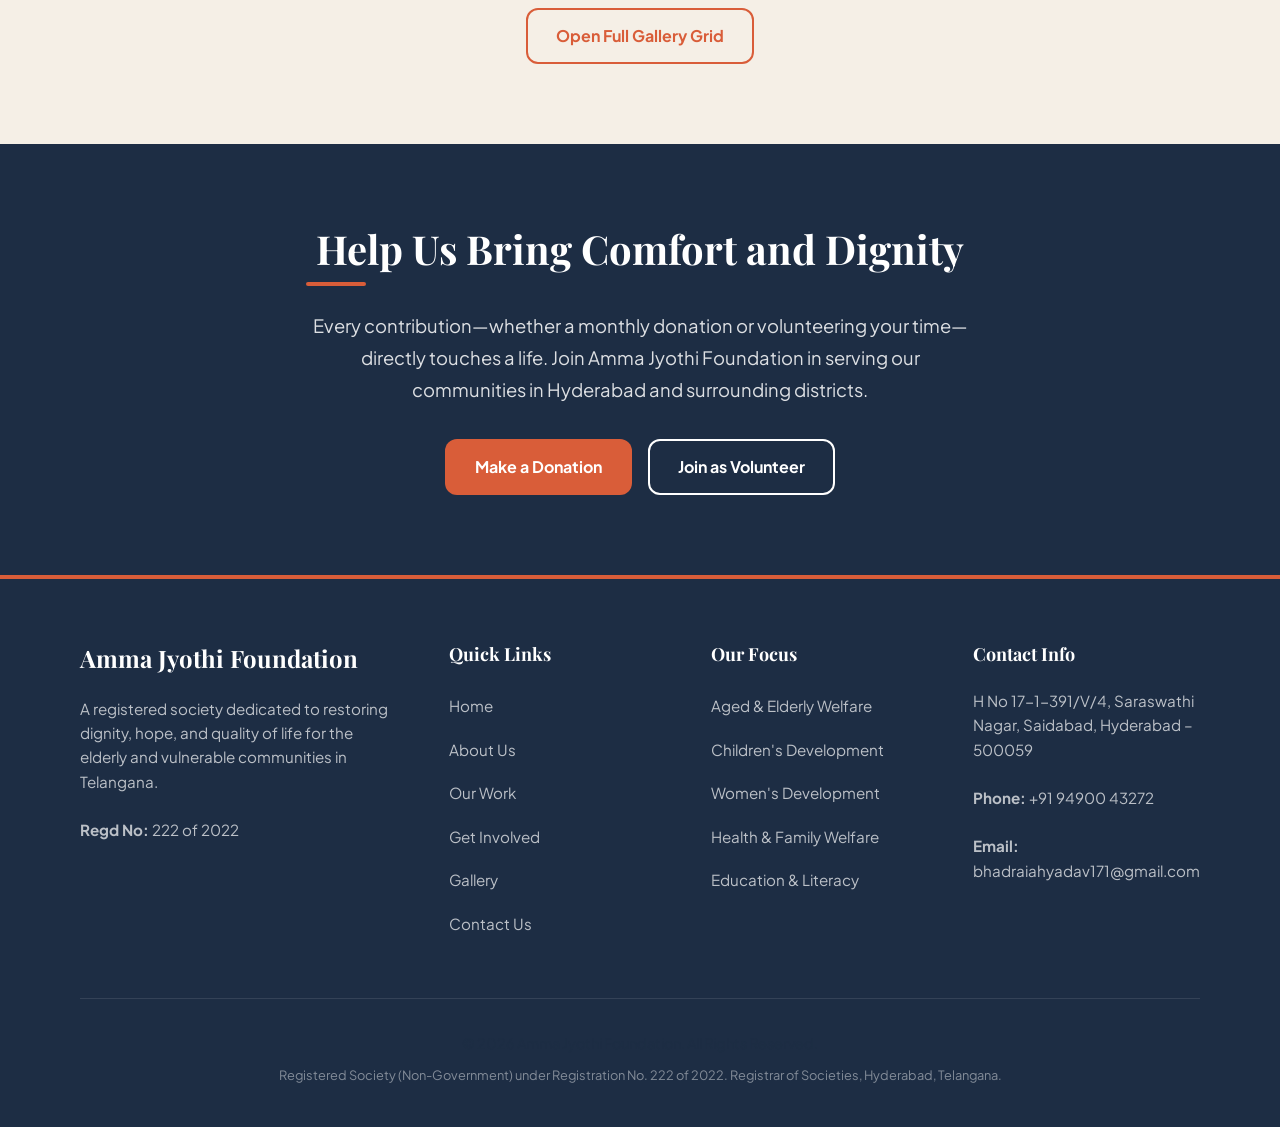
==== commit 897ad670: "fix image paths" ====
--- a/index.html
+++ b/index.html
@@ -1,513 +1,519 @@
 <!DOCTYPE html>
 <html lang="en">
+
 <head>
-  <meta charset="UTF-8">
-  <meta name="viewport" content="width=device-width, initial-scale=1.0">
-  <title>Amma Jyothi Foundation | Dignity & Care for Elderly in Hyderabad</title>
-  <meta name="description" content="Established in 2022, Amma Jyothi Foundation is a registered NGO in Hyderabad, Telangana, providing dedicated welfare support for the elderly, children, and families.">
-  
-  <!-- Open Graph Meta Tags -->
-  <meta property="og:title" content="Amma Jyothi Foundation | Dignity & Care for Elderly in Hyderabad">
-  <meta property="og:description" content="Dedicated to elderly welfare, child education, women's empowerment, and community care in Telangana. Support our mission today.">
-  <meta property="og:image" content="assets/elderly_care_hero.png">
-  <meta property="og:url" content="index.html">
-  <meta property="og:type" content="website">
-
-  <!-- Favicon -->
-  <link rel="icon" type="image/x-icon" href="favicon.ico">
-
-  <!-- Core CSS -->
-  <link rel="stylesheet" href="styles.css">
-
-  <!-- structured data JSON-LD -->
-  <script type="application/ld+json">
-    {
-      "@context": "https://schema.org",
-      "@type": "NGO",
-      "name": "Amma Jyothi Foundation",
-      "alternateName": "Amma Jyothi Foundation NGO",
-      "foundingDate": "2022-07-08",
-      "taxID": "Registration No. 222 of 2022",
-      "address": {
-        "@type": "PostalAddress",
-        "streetAddress": "H No 17-1-391/V/4, Saraswathi Nagar, Saidabad",
-        "addressLocality": "Hyderabad",
-        "addressRegion": "Telangana",
-        "postalCode": "500059",
-        "addressCountry": "IN"
-      },
-      "contactPoint": {
-        "@type": "ContactPoint",
-        "telephone": "+91-9490043272",
-        "contactType": "Enquiries",
-        "email": "bhadraiahyadav171@gmail.com"
-      },
-      "areaServed": [
-        "Hyderabad",
-        "Rangareddy",
-        "Medchal-Malkajgiri"
-      ],
-      "knowsAbout": [
-        "Aged Care",
-        "Elderly Welfare",
-        "Children Development",
-        "Women's Development",
-        "Health and Family Welfare",
-        "Education and Literacy",
-        "Disaster Management",
-        "Rural Development",
-        "Skill Training"
-      ]
-    }
-  </script>
+    <meta charset="UTF-8">
+    <meta name="viewport" content="width=device-width, initial-scale=1.0">
+    <title>Amma Jyothi Foundation | Dignity & Care for Elderly in Hyderabad</title>
+    <meta name="description" content="Established in 2022, Amma Jyothi Foundation is a registered NGO in Hyderabad, Telangana, providing dedicated welfare support for the elderly, children, and families.">
+
+    <!-- Open Graph Meta Tags -->
+    <meta property="og:title" content="Amma Jyothi Foundation | Dignity & Care for Elderly in Hyderabad">
+    <meta property="og:description" content="Dedicated to elderly welfare, child education, women's empowerment, and community care in Telangana. Support our mission today.">
+    <meta property="og:image" content="assets/elderly_care_hero.png">
+    <meta property="og:url" content="index.html">
+    <meta property="og:type" content="website">
+
+    <!-- Favicon -->
+    <link rel="icon" type="image/x-icon" href="favicon.ico">
+
+    <!-- Core CSS -->
+    <link rel="stylesheet" href="styles.css">
+
+    <!-- structured data JSON-LD -->
+    <script type="application/ld+json">
+        {
+            "@context": "https://schema.org",
+            "@type": "NGO",
+            "name": "Amma Jyothi Foundation",
+            "alternateName": "Amma Jyothi Foundation NGO",
+            "foundingDate": "2022-07-08",
+            "taxID": "Registration No. 222 of 2022",
+            "address": {
+                "@type": "PostalAddress",
+                "streetAddress": "H No 17-1-391/V/4, Saraswathi Nagar, Saidabad",
+                "addressLocality": "Hyderabad",
+                "addressRegion": "Telangana",
+                "postalCode": "500059",
+                "addressCountry": "IN"
+            },
+            "contactPoint": {
+                "@type": "ContactPoint",
+                "telephone": "+91-9490043272",
+                "contactType": "Enquiries",
+                "email": "bhadraiahyadav171@gmail.com"
+            },
+            "areaServed": [
+                "Hyderabad",
+                "Rangareddy",
+                "Medchal-Malkajgiri"
+            ],
+            "knowsAbout": [
+                "Aged Care",
+                "Elderly Welfare",
+                "Children Development",
+                "Women's Development",
+                "Health and Family Welfare",
+                "Education and Literacy",
+                "Disaster Management",
+                "Rural Development",
+                "Skill Training"
+            ]
+        }
+    </script>
 </head>
+
 <body>
 
-  <!-- HEADER -->
-  <header class="header-site">
-    <div class="container header-container">
-      <a href="index.html" class="logo-link">
-        <div class="logo-icon">AJ</div>
-        <span>Amma Jyothi Foundation</span>
-      </a>
-      <button class="menu-toggle" aria-expanded="false" aria-label="Toggle Navigation Menu">
+    <!-- HEADER -->
+    <header class="header-site">
+        <div class="container header-container">
+            <a href="index.html" class="logo-link">
+                <div class="logo-icon">AJ</div>
+                <span>Amma Jyothi Foundation</span>
+            </a>
+            <button class="menu-toggle" aria-expanded="false" aria-label="Toggle Navigation Menu">
         <span class="hamburger-line"></span>
         <span class="hamburger-line"></span>
         <span class="hamburger-line"></span>
       </button>
-      <nav class="nav-site">
-        <ul class="nav-list">
-          <li><a href="index.html" class="nav-link">Home</a></li>
-          <li><a href="about.html" class="nav-link">About Us</a></li>
-          <li><a href="programs.html" class="nav-link">Our Work</a></li>
-          <li><a href="get-involved.html" class="nav-link">Get Involved</a></li>
-          <li><a href="gallery.html" class="nav-link">Gallery</a></li>
-          <li><a href="contact.html" class="nav-link">Contact</a></li>
-        </ul>
-        <a href="#" class="btn btn-primary" data-modal-target="#donate-modal">Donate Now</a>
-      </nav>
+            <nav class="nav-site">
+                <ul class="nav-list">
+                    <li><a href="index.html" class="nav-link">Home</a></li>
+                    <li><a href="about.html" class="nav-link">About Us</a></li>
+                    <li><a href="programs.html" class="nav-link">Our Work</a></li>
+                    <li><a href="get-involved.html" class="nav-link">Get Involved</a></li>
+                    <li><a href="gallery.html" class="nav-link">Gallery</a></li>
+                    <li><a href="contact.html" class="nav-link">Contact</a></li>
+                </ul>
+                <a href="#" class="btn btn-primary" data-modal-target="#donate-modal">Donate Now</a>
+            </nav>
+        </div>
+    </header>
+
+    <!-- HERO SECTION -->
+    <section class="hero">
+        <div class="container hero-grid">
+            <div class="hero-content">
+                <span class="hero-tag">Registered Society · Telangana</span>
+                <h1 class="hero-title">Restoring Dignity, Sharing Love, and Lighting Lives</h1>
+                <p class="hero-description">Amma Jyothi Foundation is dedicated to providing elder care, child development, and community welfare across Hyderabad, Rangareddy, and Medchal-Malkajgiri districts. Together, we bring hope to those who need it most.</p>
+                <div class="hero-buttons">
+                    <a href="#" class="btn btn-primary" data-modal-target="#donate-modal">Support Our Cause</a>
+                    <a href="get-involved.html" class="btn btn-outline-white">Become a Volunteer</a>
+                </div>
+            </div>
+            <div class="hero-image-wrap">
+                <img src="images/elderly_care_hero.png" alt="A volunteer holding the hands of a smiling grandmother with warm sunlight" fetchpriority="high">
+            </div>
+        </div>
+    </section>
+
+    <!-- TRUST STRIP -->
+    <section class="trust-strip" aria-label="Official Registration Credentials">
+        <div class="container">
+            <div class="trust-flex">
+                <div class="trust-item">
+                    <div class="trust-icon">✔</div>
+                    <div class="trust-info">
+                        <div class="trust-label">Registered NGO</div>
+                        <div class="trust-value">Regd No. 222 of 2022</div>
+                    </div>
+                </div>
+                <div class="trust-item">
+                    <div class="trust-icon">📅</div>
+                    <div class="trust-info">
+                        <div class="trust-label">Established Date</div>
+                        <div class="trust-value">8 July 2022</div>
+                    </div>
+                </div>
+                <div class="trust-item">
+                    <div class="trust-icon">🏛</div>
+                    <div class="trust-info">
+                        <div class="trust-label">Registrar Office</div>
+                        <div class="trust-value">Registrar of Societies, Hyderabad</div>
+                    </div>
+                </div>
+            </div>
+        </div>
+    </section>
+
+    <!-- WHO WE ARE INTRO -->
+    <section class="section">
+        <div class="container">
+            <div class="about-intro">
+                <div>
+                    <span class="hero-tag" style="background-color: rgba(217, 93, 57, 0.1); color: var(--primary);">Who We Are</span>
+                    <h2 class="mb-3">Our Core Origin & Purpose</h2>
+                    <p>Established in Hyderabad on July 8, 2022, Amma Jyothi Foundation was founded to bring dignity, nutrition, and comfort to seniors lacking family care. We strive to create supportive communities across Telangana through holistic care,
+                        education, and development.</p>
+
+                    <div class="grid grid-2" style="margin-top: 2rem; gap: 1rem;">
+                        <div style="background-color: var(--card-neutral); padding: 1rem 1.25rem; border-radius: var(--border-radius); display: flex; align-items: center; gap: 1rem;">
+                            <span style="font-size: 1.75rem; color: var(--primary);" aria-hidden="true">📅</span>
+                            <div>
+                                <div style="font-size: 0.75rem; font-weight: 700; color: rgba(29, 45, 68, 0.6); text-transform: uppercase;">Established</div>
+                                <div style="font-size: 0.95rem; font-weight: 700;">8 July 2022</div>
+                            </div>
+                        </div>
+                        <div style="background-color: var(--card-neutral); padding: 1rem 1.25rem; border-radius: var(--border-radius); display: flex; align-items: center; gap: 1rem;">
+                            <span style="font-size: 1.75rem; color: var(--primary);" aria-hidden="true">📍</span>
+                            <div>
+                                <div style="font-size: 0.75rem; font-weight: 700; color: rgba(29, 45, 68, 0.6); text-transform: uppercase;">Location</div>
+                                <div style="font-size: 0.95rem; font-weight: 700;">Saidabad, Hyderabad</div>
+                            </div>
+                        </div>
+                        <div style="background-color: var(--card-neutral); padding: 1rem 1.25rem; border-radius: var(--border-radius); display: flex; align-items: center; gap: 1rem;">
+                            <span style="font-size: 1.75rem; color: var(--primary);" aria-hidden="true">🗺️</span>
+                            <div>
+                                <div style="font-size: 0.75rem; font-weight: 700; color: rgba(29, 45, 68, 0.6); text-transform: uppercase;">Active Districts</div>
+                                <div style="font-size: 0.95rem; font-weight: 700;">3 in Telangana</div>
+                            </div>
+                        </div>
+                        <div style="background-color: var(--card-neutral); padding: 1rem 1.25rem; border-radius: var(--border-radius); display: flex; align-items: center; gap: 1rem;">
+                            <span style="font-size: 1.75rem; color: var(--primary);" aria-hidden="true">🌟</span>
+                            <div>
+                                <div style="font-size: 0.75rem; font-weight: 700; color: rgba(29, 45, 68, 0.6); text-transform: uppercase;">Focus Sectors</div>
+                                <div style="font-size: 0.95rem; font-weight: 700;">8 Registered Areas</div>
+                            </div>
+                        </div>
+                    </div>
+
+                    <div style="margin-top: 2rem;">
+                        <a href="about.html" class="btn btn-secondary">Read Our Full Story</a>
+                    </div>
+                </div>
+                <div>
+                    <img src="images/community_welfare.png" alt="Happy classroom learning scene in rural India" loading="lazy">
+                </div>
+            </div>
+        </div>
+    </section>
+
+    <!-- STATISTICS STRIP -->
+    <section class="stats-section" aria-label="Key Milestones">
+        <div class="container">
+            <div class="stats-grid">
+                <div class="stat-card">
+                    <div class="stat-number" data-target="4" data-suffix="+">0</div>
+                    <div class="stat-label">Years of Operation</div>
+                </div>
+                <div class="stat-card">
+                    <div class="stat-number" data-target="3">0</div>
+                    <div class="stat-label">Districts Served</div>
+                </div>
+                <div class="stat-card">
+                    <div class="stat-number" data-target="8">0</div>
+                    <div class="stat-label">Focus Areas</div>
+                </div>
+            </div>
+        </div>
+    </section>
+
+    <!-- KEY WORK CAROUSEL -->
+    <section class="section section-alt">
+        <div class="container">
+            <div class="text-center mb-5">
+                <span class="hero-tag" style="background-color: rgba(217, 93, 57, 0.1); color: var(--primary);">Our Focus Areas</span>
+                <h2>How We Serve Our Communities</h2>
+                <p style="max-width: 600px; margin: 0 auto;">Through dedicated projects, we address systemic challenges, support vulnerable families, and create paths for development.</p>
+            </div>
+
+            <div class="carousel focus-carousel" id="home-focus-carousel" aria-label="Our Focus Areas">
+                <button class="carousel-nav prev" aria-label="Previous Slide">&lsaquo;</button>
+                <div class="carousel-track-container">
+                    <div class="carousel-track" id="home-focus-carousel-track">
+                        <!-- Dynamically populated via app.js -->
+                    </div>
+                </div>
+                <button class="carousel-nav next" aria-label="Next Slide">&rsaquo;</button>
+                <div class="carousel-controls-bottom">
+                    <button class="carousel-play-pause" aria-label="Pause Auto-advance">⏸</button>
+                    <div class="carousel-dots"></div>
+                </div>
+            </div>
+
+            <div class="text-center" style="margin-top: 3.5rem;">
+                <a href="programs.html" class="btn btn-primary">View Focus Areas Grid</a>
+            </div>
+        </div>
+    </section>
+
+    <!-- TESTIMONIALS CAROUSEL -->
+    <section class="section">
+        <div class="container">
+            <div class="text-center mb-5">
+                <span class="hero-tag" style="background-color: rgba(217, 93, 57, 0.1); color: var(--primary);">Impact Stories</span>
+                <h2>What the Community Says</h2>
+                <p style="max-width: 600px; margin: 0 auto;">Words of support and appreciation from the families we serve and local coordinators.</p>
+            </div>
+
+            <div class="carousel testimonials-carousel" id="home-testimonials-carousel" aria-label="Community Testimonials">
+                <button class="carousel-nav prev" aria-label="Previous Slide">&lsaquo;</button>
+                <div class="carousel-track-container">
+                    <div class="carousel-track">
+
+                        <!-- Testimonial 1 -->
+                        <div class="carousel-slide">
+                            <div class="card" style="padding: 2.25rem; border-color: var(--border-color);">
+                                <p style="font-style: italic; font-size: 1.05rem; line-height: 1.6; margin-bottom: 1.5rem;">"The support Amma Jyothi Foundation provides to seniors in Saidabad is outstanding. The grocery drives bring real relief to families who cannot afford nutritional care."</p>
+                                <div style="display: flex; align-items: center; gap: 1rem; margin-top: auto;">
+                                    <div style="width: 44px; height: 44px; border-radius: 50%; background-color: var(--primary); color: var(--white); display: flex; align-items: center; justify-content: center; font-weight: 700;" aria-hidden="true">SR</div>
+                                    <div>
+                                        <h4 style="font-size: 0.95rem; font-family: var(--font-body); font-weight: 700; color: var(--dark-neutral);">S. Rama Devi</h4>
+                                        <span style="font-size: 0.85rem; color: rgba(29, 45, 68, 0.6);">Beneficiary Family Member, Saidabad</span>
+                                    </div>
+                                </div>
+                            </div>
+                        </div>
+
+                        <!-- Testimonial 2 -->
+                        <div class="carousel-slide">
+                            <div class="card" style="padding: 2.25rem; border-color: var(--border-color);">
+                                <p style="font-style: italic; font-size: 1.05rem; line-height: 1.6; margin-bottom: 1.5rem;">"As a local volunteer coordinating health awareness sessions, I have seen first-hand the commitment of the leadership. They handle resources with absolute transparency."</p>
+                                <div style="display: flex; align-items: center; gap: 1rem; margin-top: auto;">
+                                    <div style="width: 44px; height: 44px; border-radius: 50%; background-color: var(--primary); color: var(--white); display: flex; align-items: center; justify-content: center; font-weight: 700;" aria-hidden="true">KV</div>
+                                    <div>
+                                        <h4 style="font-size: 0.95rem; font-family: var(--font-body); font-weight: 700; color: var(--dark-neutral);">K. Venkatesh</h4>
+                                        <span style="font-size: 0.85rem; color: rgba(29, 45, 68, 0.6);">Community Coordinator, Rangareddy</span>
+                                    </div>
+                                </div>
+                            </div>
+                        </div>
+
+                        <!-- Testimonial 3 -->
+                        <div class="carousel-slide">
+                            <div class="card" style="padding: 2.25rem; border-color: var(--border-color);">
+                                <p style="font-style: italic; font-size: 1.05rem; line-height: 1.6; margin-bottom: 1.5rem;">"Providing companionship to elderly citizens who are isolated brings light to their lives and ours. The organization has built a wonderful network of care."</p>
+                                <div style="display: flex; align-items: center; gap: 1rem; margin-top: auto;">
+                                    <div style="width: 44px; height: 44px; border-radius: 50%; background-color: var(--primary); color: var(--white); display: flex; align-items: center; justify-content: center; font-weight: 700;" aria-hidden="true">AL</div>
+                                    <div>
+                                        <h4 style="font-size: 0.95rem; font-family: var(--font-body); font-weight: 700; color: var(--dark-neutral);">A. Latha</h4>
+                                        <span style="font-size: 0.85rem; color: rgba(29, 45, 68, 0.6);">Youth Volunteer, Hyderabad</span>
+                                    </div>
+                                </div>
+                            </div>
+                        </div>
+
+                    </div>
+                </div>
+                <button class="carousel-nav next" aria-label="Next Slide">&rsaquo;</button>
+                <div class="carousel-controls-bottom">
+                    <button class="carousel-play-pause" aria-label="Pause Auto-advance">⏸</button>
+                    <div class="carousel-dots"></div>
+                </div>
+            </div>
+        </div>
+    </section>
+
+    <!-- HOME GALLERY CAROUSEL -->
+    <section class="section section-alt">
+        <div class="container">
+            <div class="text-center mb-5">
+                <span class="hero-tag" style="background-color: rgba(217, 93, 57, 0.1); color: var(--primary);">Moments of Impact</span>
+                <h2>Our Outreach Gallery</h2>
+                <p style="max-width: 600px; margin: 0 auto;">Visual highlights from our community drives. Auto-play can be controlled with the pause button.</p>
+            </div>
+
+            <div class="carousel gallery-carousel" id="home-gallery-carousel" aria-label="Media Showcase">
+                <button class="carousel-nav prev" aria-label="Previous Slide">&lsaquo;</button>
+                <div class="carousel-track-container">
+                    <div class="carousel-track">
+
+                        <!-- Slide 1 -->
+                        <div class="carousel-slide">
+                            <div class="gallery-item" aria-label="View Elder Care Outreach Photo">
+                                <img src="images/elderly_care_hero.png" alt="Volunteer holding the hand of an elderly grandmother" class="gallery-img" loading="lazy">
+                                <div class="gallery-overlay">
+                                    <span class="gallery-category">Aged Welfare</span>
+                                    <h3 class="gallery-title">Elder Care Outreach</h3>
+                                </div>
+                            </div>
+                        </div>
+
+                        <!-- Slide 2 -->
+                        <div class="carousel-slide">
+                            <div class="gallery-item" aria-label="View Rural Educational Support Photo">
+                                <img src="images/community_welfare.png" alt="Happy classroom learning scene in rural India" class="gallery-img" loading="lazy">
+                                <div class="gallery-overlay">
+                                    <span class="gallery-category">Children & Education</span>
+                                    <h3 class="gallery-title">Rural Education Support</h3>
+                                </div>
+                            </div>
+                        </div>
+
+                        <!-- Slide 3 -->
+                        <div class="carousel-slide">
+                            <div class="gallery-item" aria-label="View Nutrition distribution placeholder">
+                                <img src="data:image/svg+xml;utf8,<svg xmlns='http://www.w3.org/2000/svg' viewBox='0 0 400 300' width='100%25' height='100%25'><rect width='400' height='300' fill='%23F5EFE6'/><circle cx='200' cy='120' r='45' fill='%23D95D39' opacity='0.15'/><text x='50%25' y='130' font-family='Georgia, serif' font-size='28' fill='%23D95D39' text-anchor='middle'>🍲</text><text x='50%25' y='200' font-family='sans-serif' font-size='14' font-weight='bold' fill='%231D2D44' text-anchor='middle'>[Nutrition Distribution Photo]</text><text x='50%25' y='225' font-family='sans-serif' font-size='12' fill='%231D2D44' opacity='0.6' text-anchor='middle'>Pending NGO upload - Medchal</text></svg>"
+                                    alt="Nutrition distribution placeholder" class="gallery-img" loading="lazy">
+                                <div class="gallery-overlay">
+                                    <span class="gallery-category">Rural Development</span>
+                                    <h3 class="gallery-title">Nutrition & Meals</h3>
+                                </div>
+                            </div>
+                        </div>
+
+                        <!-- Slide 4 -->
+                        <div class="carousel-slide">
+                            <div class="gallery-item" aria-label="View Women's Vocational Training Placeholder">
+                                <img src="data:image/svg+xml;utf8,<svg xmlns='http://www.w3.org/2000/svg' viewBox='0 0 400 300' width='100%25' height='100%25'><rect width='400' height='300' fill='%23F5EFE6'/><circle cx='200' cy='120' r='45' fill='%23D95D39' opacity='0.15'/><text x='50%25' y='130' font-family='Georgia, serif' font-size='28' fill='%23D95D39' text-anchor='middle'>✂</text><text x='50%25' y='200' font-family='sans-serif' font-size='14' font-weight='bold' fill='%231D2D44' text-anchor='middle'>[Vocational Skills Training Photo]</text><text x='50%25' y='225' font-family='sans-serif' font-size='12' fill='%231D2D44' opacity='0.6' text-anchor='middle'>Pending NGO upload - Hyderabad</text></svg>"
+                                    alt="Women's vocational training placeholder" class="gallery-img" loading="lazy">
+                                <div class="gallery-overlay">
+                                    <span class="gallery-category">Women's Development</span>
+                                    <h3 class="gallery-title">Vocational Skill Workshops</h3>
+                                </div>
+                            </div>
+                        </div>
+
+                    </div>
+                </div>
+                <button class="carousel-nav next" aria-label="Next Slide">&rsaquo;</button>
+                <div class="carousel-controls-bottom">
+                    <button class="carousel-play-pause" aria-label="Pause Auto-advance">⏸</button>
+                    <div class="carousel-dots"></div>
+                </div>
+            </div>
+            <div class="text-center" style="margin-top: 3.5rem;">
+                <a href="gallery.html" class="btn btn-secondary">Open Full Gallery Grid</a>
+            </div>
+        </div>
+    </section>
+
+    <!-- CALL TO ACTION (CTA) -->
+    <section class="section" style="background-color: var(--dark-neutral); color: var(--white); text-align: center;">
+        <div class="container" style="max-width: 700px;">
+            <h2 style="color: var(--white); margin-bottom: 1.5rem;">Help Us Bring Comfort and Dignity</h2>
+            <p style="color: rgba(255, 255, 255, 0.85); font-size: 1.15rem; margin-bottom: 2rem;">Every contribution—whether a monthly donation or volunteering your time—directly touches a life. Join Amma Jyothi Foundation in serving our communities in Hyderabad and surrounding districts.</p>
+            <div style="display: flex; gap: 1rem; justify-content: center; flex-wrap: wrap;">
+                <a href="#" class="btn btn-primary" data-modal-target="#donate-modal">Make a Donation</a>
+                <a href="get-involved.html" class="btn btn-outline-white">Join as Volunteer</a>
+            </div>
+        </div>
+    </section>
+
+    <!-- FOOTER -->
+    <footer class="footer-site">
+        <div class="container">
+            <div class="footer-grid">
+                <div class="footer-column">
+                    <h3>Amma Jyothi Foundation</h3>
+                    <p class="mb-3">A registered society dedicated to restoring dignity, hope, and quality of life for the elderly and vulnerable communities in Telangana.</p>
+                    <p><strong>Regd No:</strong> 222 of 2022</p>
+                </div>
+                <div class="footer-column">
+                    <h4>Quick Links</h4>
+                    <ul class="footer-links">
+                        <li><a href="index.html">Home</a></li>
+                        <li><a href="about.html">About Us</a></li>
+                        <li><a href="programs.html">Our Work</a></li>
+                        <li><a href="get-involved.html">Get Involved</a></li>
+                        <li><a href="gallery.html">Gallery</a></li>
+                        <li><a href="contact.html">Contact Us</a></li>
+                    </ul>
+                </div>
+                <div class="footer-column">
+                    <h4>Our Focus</h4>
+                    <ul class="footer-links">
+                        <li><a href="programs.html#elderly">Aged & Elderly Welfare</a></li>
+                        <li><a href="programs.html#children">Children's Development</a></li>
+                        <li><a href="programs.html#women">Women's Development</a></li>
+                        <li><a href="programs.html#health">Health & Family Welfare</a></li>
+                        <li><a href="programs.html#education">Education & Literacy</a></li>
+                    </ul>
+                </div>
+                <div class="footer-column">
+                    <h4>Contact Info</h4>
+                    <p>H No 17-1-391/V/4, Saraswathi Nagar, Saidabad, Hyderabad – 500059</p>
+                    <p style="margin-top: 0.75rem;"><strong>Phone:</strong> +91 94900 43272</p>
+                    <p><strong>Email:</strong> bhadraiahyadav171@gmail.com</p>
+                </div>
+            </div>
+            <div class="footer-bottom">
+                <p>&copy; 2026 Amma Jyothi Foundation. All Rights Reserved.</p>
+                <p class="footer-reg-info">Registered Society (Non-Government) under Registration No. 222 of 2022. Registrar of Societies, Hyderabad, Telangana.</p>
+            </div>
+        </div>
+    </footer>
+
+    <!-- MODALS -->
+    <div class="modal-backdrop" id="donate-modal" role="dialog" aria-modal="true" aria-labelledby="donate-title">
+        <div class="modal-container">
+            <div class="modal-header">
+                <h3 class="modal-title" id="donate-title">Support Amma Jyothi Foundation</h3>
+                <button class="modal-close" aria-label="Close modal">&times;</button>
+            </div>
+            <div class="modal-body">
+                <p class="mb-3">Thank you for choosing to support our mission. Your contributions help us provide food, shelter, healthcare, and support services to the elderly and marginalized communities.</p>
+
+                <div style="background-color: var(--card-neutral); padding: 1.5rem; border-radius: var(--border-radius); border: 1px solid var(--border-color); margin-bottom: 2rem;">
+                    <h4 style="margin-bottom: 0.75rem; color: var(--primary);">Direct Bank Transfer Details</h4>
+                    <p style="margin-bottom: 0.5rem; font-size: 0.95rem;"><strong>Bank Name:</strong> State Bank of India (Placeholder - Confirm details)</p>
+                    <p style="margin-bottom: 0.5rem; font-size: 0.95rem;"><strong>Account Name:</strong> Amma Jyothi Foundation</p>
+                    <p style="margin-bottom: 0.5rem; font-size: 0.95rem;"><strong>Account Number:</strong> 000000000000 (Placeholder)</p>
+                    <p style="margin-bottom: 0.5rem; font-size: 0.95rem;"><strong>IFSC Code:</strong> SBIN0000000 (Placeholder)</p>
+                    <p style="margin-bottom: 0; font-size: 0.95rem;"><strong>Branch:</strong> Saidabad, Hyderabad</p>
+                </div>
+
+                <p style="font-size: 0.9rem; color: rgba(29, 45, 68, 0.7); text-align: center;">Note: Donations to the foundation are eligible for tax benefits under Section 80G (confirm status with the NGO).</p>
+            </div>
+        </div>
     </div>
-  </header>
-
-  <!-- HERO SECTION -->
-  <section class="hero">
-    <div class="container hero-grid">
-      <div class="hero-content">
-        <span class="hero-tag">Registered Society · Telangana</span>
-        <h1 class="hero-title">Restoring Dignity, Sharing Love, and Lighting Lives</h1>
-        <p class="hero-description">Amma Jyothi Foundation is dedicated to providing elder care, child development, and community welfare across Hyderabad, Rangareddy, and Medchal-Malkajgiri districts. Together, we bring hope to those who need it most.</p>
-        <div class="hero-buttons">
-          <a href="#" class="btn btn-primary" data-modal-target="#donate-modal">Support Our Cause</a>
-          <a href="get-involved.html" class="btn btn-outline-white">Become a Volunteer</a>
-        </div>
-      </div>
-      <div class="hero-image-wrap">
-        <img src="assets/elderly_care_hero.png" alt="A volunteer holding the hands of a smiling grandmother with warm sunlight" fetchpriority="high">
-      </div>
+
+    <div class="modal-backdrop" id="volunteer-modal" role="dialog" aria-modal="true" aria-labelledby="volunteer-title">
+        <div class="modal-container">
+            <div class="modal-header">
+                <h3 class="modal-title" id="volunteer-title">Join Us as a Volunteer</h3>
+                <button class="modal-close" aria-label="Close modal">&times;</button>
+            </div>
+            <div class="modal-body">
+                <p class="mb-3">Lend your time and skills to make a difference. Sign up below and our team will get in touch with you.</p>
+
+                <form id="volunteer-form" novalidate>
+                    <div class="form-group">
+                        <label for="vol-name" class="form-label">Full Name *</label>
+                        <input type="text" id="vol-name" class="form-control" placeholder="Enter your full name" required>
+                        <div class="invalid-feedback">This field is required.</div>
+                    </div>
+
+                    <div class="form-group">
+                        <label for="vol-email" class="form-label">Email Address *</label>
+                        <input type="email" id="vol-email" class="form-control" placeholder="Enter your email address" required>
+                        <div class="invalid-feedback">Please enter a valid email address.</div>
+                    </div>
+
+                    <div class="form-group">
+                        <label for="vol-phone" class="form-label">Mobile Number *</label>
+                        <input type="tel" id="vol-phone" class="form-control" placeholder="Enter your 10-digit mobile number" required>
+                        <div class="invalid-feedback">Please enter a valid 10-digit mobile number.</div>
+                    </div>
+
+                    <div class="form-group">
+                        <label for="vol-message" class="form-label">How would you like to help? (Optional)</label>
+                        <textarea id="vol-message" class="form-control" placeholder="Tell us about your skills, interests, or availability"></textarea>
+                    </div>
+
+                    <button type="submit" class="btn btn-primary" style="width: 100%; margin-top: 1rem;">Submit Application</button>
+                </form>
+            </div>
+        </div>
     </div>
-  </section>
-
-  <!-- TRUST STRIP -->
-  <section class="trust-strip" aria-label="Official Registration Credentials">
-    <div class="container">
-      <div class="trust-flex">
-        <div class="trust-item">
-          <div class="trust-icon">✔</div>
-          <div class="trust-info">
-            <div class="trust-label">Registered NGO</div>
-            <div class="trust-value">Regd No. 222 of 2022</div>
-          </div>
-        </div>
-        <div class="trust-item">
-          <div class="trust-icon">📅</div>
-          <div class="trust-info">
-            <div class="trust-label">Established Date</div>
-            <div class="trust-value">8 July 2022</div>
-          </div>
-        </div>
-        <div class="trust-item">
-          <div class="trust-icon">🏛</div>
-          <div class="trust-info">
-            <div class="trust-label">Registrar Office</div>
-            <div class="trust-value">Registrar of Societies, Hyderabad</div>
-          </div>
-        </div>
-      </div>
+
+    <!-- FOCUS AREA EXPANSION MODAL -->
+    <div class="modal-backdrop" id="focus-detail-modal" role="dialog" aria-modal="true" aria-labelledby="focus-detail-title">
+        <div class="modal-container">
+            <div class="modal-header">
+                <h3 class="modal-title" id="focus-detail-title">Focus Area Details</h3>
+                <button class="modal-close" aria-label="Close modal">&times;</button>
+            </div>
+            <div class="modal-body">
+                <!-- Dynamic content injected via app.js -->
+            </div>
+        </div>
     </div>
-  </section>
-
-  <!-- WHO WE ARE INTRO -->
-  <section class="section">
-    <div class="container">
-      <div class="about-intro">
-        <div>
-          <span class="hero-tag" style="background-color: rgba(217, 93, 57, 0.1); color: var(--primary);">Who We Are</span>
-          <h2 class="mb-3">Our Core Origin & Purpose</h2>
-          <p>Established in Hyderabad on July 8, 2022, Amma Jyothi Foundation was founded to bring dignity, nutrition, and comfort to seniors lacking family care. We strive to create supportive communities across Telangana through holistic care, education, and development.</p>
-          
-          <div class="grid grid-2" style="margin-top: 2rem; gap: 1rem;">
-            <div style="background-color: var(--card-neutral); padding: 1rem 1.25rem; border-radius: var(--border-radius); display: flex; align-items: center; gap: 1rem;">
-              <span style="font-size: 1.75rem; color: var(--primary);" aria-hidden="true">📅</span>
-              <div>
-                <div style="font-size: 0.75rem; font-weight: 700; color: rgba(29, 45, 68, 0.6); text-transform: uppercase;">Established</div>
-                <div style="font-size: 0.95rem; font-weight: 700;">8 July 2022</div>
-              </div>
-            </div>
-            <div style="background-color: var(--card-neutral); padding: 1rem 1.25rem; border-radius: var(--border-radius); display: flex; align-items: center; gap: 1rem;">
-              <span style="font-size: 1.75rem; color: var(--primary);" aria-hidden="true">📍</span>
-              <div>
-                <div style="font-size: 0.75rem; font-weight: 700; color: rgba(29, 45, 68, 0.6); text-transform: uppercase;">Location</div>
-                <div style="font-size: 0.95rem; font-weight: 700;">Saidabad, Hyderabad</div>
-              </div>
-            </div>
-            <div style="background-color: var(--card-neutral); padding: 1rem 1.25rem; border-radius: var(--border-radius); display: flex; align-items: center; gap: 1rem;">
-              <span style="font-size: 1.75rem; color: var(--primary);" aria-hidden="true">🗺️</span>
-              <div>
-                <div style="font-size: 0.75rem; font-weight: 700; color: rgba(29, 45, 68, 0.6); text-transform: uppercase;">Active Districts</div>
-                <div style="font-size: 0.95rem; font-weight: 700;">3 in Telangana</div>
-              </div>
-            </div>
-            <div style="background-color: var(--card-neutral); padding: 1rem 1.25rem; border-radius: var(--border-radius); display: flex; align-items: center; gap: 1rem;">
-              <span style="font-size: 1.75rem; color: var(--primary);" aria-hidden="true">🌟</span>
-              <div>
-                <div style="font-size: 0.75rem; font-weight: 700; color: rgba(29, 45, 68, 0.6); text-transform: uppercase;">Focus Sectors</div>
-                <div style="font-size: 0.95rem; font-weight: 700;">8 Registered Areas</div>
-              </div>
-            </div>
-          </div>
-          
-          <div style="margin-top: 2rem;">
-            <a href="about.html" class="btn btn-secondary">Read Our Full Story</a>
-          </div>
-        </div>
-        <div>
-          <img src="assets/community_welfare.png" alt="Happy classroom learning scene in rural India" loading="lazy">
-        </div>
-      </div>
-    </div>
-  </section>
-
-  <!-- STATISTICS STRIP -->
-  <section class="stats-section" aria-label="Key Milestones">
-    <div class="container">
-      <div class="stats-grid">
-        <div class="stat-card">
-          <div class="stat-number" data-target="4" data-suffix="+">0</div>
-          <div class="stat-label">Years of Operation</div>
-        </div>
-        <div class="stat-card">
-          <div class="stat-number" data-target="3">0</div>
-          <div class="stat-label">Districts Served</div>
-        </div>
-        <div class="stat-card">
-          <div class="stat-number" data-target="8">0</div>
-          <div class="stat-label">Focus Areas</div>
-        </div>
-      </div>
-    </div>
-  </section>
-
-  <!-- KEY WORK CAROUSEL -->
-  <section class="section section-alt">
-    <div class="container">
-      <div class="text-center mb-5">
-        <span class="hero-tag" style="background-color: rgba(217, 93, 57, 0.1); color: var(--primary);">Our Focus Areas</span>
-        <h2>How We Serve Our Communities</h2>
-        <p style="max-width: 600px; margin: 0 auto;">Through dedicated projects, we address systemic challenges, support vulnerable families, and create paths for development.</p>
-      </div>
-
-      <div class="carousel focus-carousel" id="home-focus-carousel" aria-label="Our Focus Areas">
-        <button class="carousel-nav prev" aria-label="Previous Slide">&lsaquo;</button>
-        <div class="carousel-track-container">
-          <div class="carousel-track" id="home-focus-carousel-track">
-            <!-- Dynamically populated via app.js -->
-          </div>
-        </div>
-        <button class="carousel-nav next" aria-label="Next Slide">&rsaquo;</button>
-        <div class="carousel-controls-bottom">
-          <button class="carousel-play-pause" aria-label="Pause Auto-advance">⏸</button>
-          <div class="carousel-dots"></div>
-        </div>
-      </div>
-
-      <div class="text-center" style="margin-top: 3.5rem;">
-        <a href="programs.html" class="btn btn-primary">View Focus Areas Grid</a>
-      </div>
-    </div>
-  </section>
-
-  <!-- TESTIMONIALS CAROUSEL -->
-  <section class="section">
-    <div class="container">
-      <div class="text-center mb-5">
-        <span class="hero-tag" style="background-color: rgba(217, 93, 57, 0.1); color: var(--primary);">Impact Stories</span>
-        <h2>What the Community Says</h2>
-        <p style="max-width: 600px; margin: 0 auto;">Words of support and appreciation from the families we serve and local coordinators.</p>
-      </div>
-
-      <div class="carousel testimonials-carousel" id="home-testimonials-carousel" aria-label="Community Testimonials">
-        <button class="carousel-nav prev" aria-label="Previous Slide">&lsaquo;</button>
-        <div class="carousel-track-container">
-          <div class="carousel-track">
-            
-            <!-- Testimonial 1 -->
-            <div class="carousel-slide">
-              <div class="card" style="padding: 2.25rem; border-color: var(--border-color);">
-                <p style="font-style: italic; font-size: 1.05rem; line-height: 1.6; margin-bottom: 1.5rem;">"The support Amma Jyothi Foundation provides to seniors in Saidabad is outstanding. The grocery drives bring real relief to families who cannot afford nutritional care."</p>
-                <div style="display: flex; align-items: center; gap: 1rem; margin-top: auto;">
-                  <div style="width: 44px; height: 44px; border-radius: 50%; background-color: var(--primary); color: var(--white); display: flex; align-items: center; justify-content: center; font-weight: 700;" aria-hidden="true">SR</div>
-                  <div>
-                    <h4 style="font-size: 0.95rem; font-family: var(--font-body); font-weight: 700; color: var(--dark-neutral);">S. Rama Devi</h4>
-                    <span style="font-size: 0.85rem; color: rgba(29, 45, 68, 0.6);">Beneficiary Family Member, Saidabad</span>
-                  </div>
-                </div>
-              </div>
-            </div>
-
-            <!-- Testimonial 2 -->
-            <div class="carousel-slide">
-              <div class="card" style="padding: 2.25rem; border-color: var(--border-color);">
-                <p style="font-style: italic; font-size: 1.05rem; line-height: 1.6; margin-bottom: 1.5rem;">"As a local volunteer coordinating health awareness sessions, I have seen first-hand the commitment of the leadership. They handle resources with absolute transparency."</p>
-                <div style="display: flex; align-items: center; gap: 1rem; margin-top: auto;">
-                  <div style="width: 44px; height: 44px; border-radius: 50%; background-color: var(--primary); color: var(--white); display: flex; align-items: center; justify-content: center; font-weight: 700;" aria-hidden="true">KV</div>
-                  <div>
-                    <h4 style="font-size: 0.95rem; font-family: var(--font-body); font-weight: 700; color: var(--dark-neutral);">K. Venkatesh</h4>
-                    <span style="font-size: 0.85rem; color: rgba(29, 45, 68, 0.6);">Community Coordinator, Rangareddy</span>
-                  </div>
-                </div>
-              </div>
-            </div>
-
-            <!-- Testimonial 3 -->
-            <div class="carousel-slide">
-              <div class="card" style="padding: 2.25rem; border-color: var(--border-color);">
-                <p style="font-style: italic; font-size: 1.05rem; line-height: 1.6; margin-bottom: 1.5rem;">"Providing companionship to elderly citizens who are isolated brings light to their lives and ours. The organization has built a wonderful network of care."</p>
-                <div style="display: flex; align-items: center; gap: 1rem; margin-top: auto;">
-                  <div style="width: 44px; height: 44px; border-radius: 50%; background-color: var(--primary); color: var(--white); display: flex; align-items: center; justify-content: center; font-weight: 700;" aria-hidden="true">AL</div>
-                  <div>
-                    <h4 style="font-size: 0.95rem; font-family: var(--font-body); font-weight: 700; color: var(--dark-neutral);">A. Latha</h4>
-                    <span style="font-size: 0.85rem; color: rgba(29, 45, 68, 0.6);">Youth Volunteer, Hyderabad</span>
-                  </div>
-                </div>
-              </div>
-            </div>
-
-          </div>
-        </div>
-        <button class="carousel-nav next" aria-label="Next Slide">&rsaquo;</button>
-        <div class="carousel-controls-bottom">
-          <button class="carousel-play-pause" aria-label="Pause Auto-advance">⏸</button>
-          <div class="carousel-dots"></div>
-        </div>
-      </div>
-    </div>
-  </section>
-
-  <!-- HOME GALLERY CAROUSEL -->
-  <section class="section section-alt">
-    <div class="container">
-      <div class="text-center mb-5">
-        <span class="hero-tag" style="background-color: rgba(217, 93, 57, 0.1); color: var(--primary);">Moments of Impact</span>
-        <h2>Our Outreach Gallery</h2>
-        <p style="max-width: 600px; margin: 0 auto;">Visual highlights from our community drives. Auto-play can be controlled with the pause button.</p>
-      </div>
-
-      <div class="carousel gallery-carousel" id="home-gallery-carousel" aria-label="Media Showcase">
-        <button class="carousel-nav prev" aria-label="Previous Slide">&lsaquo;</button>
-        <div class="carousel-track-container">
-          <div class="carousel-track">
-            
-            <!-- Slide 1 -->
-            <div class="carousel-slide">
-              <div class="gallery-item" aria-label="View Elder Care Outreach Photo">
-                <img src="assets/elderly_care_hero.png" alt="Volunteer holding the hand of an elderly grandmother" class="gallery-img" loading="lazy">
-                <div class="gallery-overlay">
-                  <span class="gallery-category">Aged Welfare</span>
-                  <h3 class="gallery-title">Elder Care Outreach</h3>
-                </div>
-              </div>
-            </div>
-
-            <!-- Slide 2 -->
-            <div class="carousel-slide">
-              <div class="gallery-item" aria-label="View Rural Educational Support Photo">
-                <img src="assets/community_welfare.png" alt="Happy classroom learning scene in rural India" class="gallery-img" loading="lazy">
-                <div class="gallery-overlay">
-                  <span class="gallery-category">Children & Education</span>
-                  <h3 class="gallery-title">Rural Education Support</h3>
-                </div>
-              </div>
-            </div>
-
-            <!-- Slide 3 -->
-            <div class="carousel-slide">
-              <div class="gallery-item" aria-label="View Nutrition distribution placeholder">
-                <img src="data:image/svg+xml;utf8,<svg xmlns='http://www.w3.org/2000/svg' viewBox='0 0 400 300' width='100%25' height='100%25'><rect width='400' height='300' fill='%23F5EFE6'/><circle cx='200' cy='120' r='45' fill='%23D95D39' opacity='0.15'/><text x='50%25' y='130' font-family='Georgia, serif' font-size='28' fill='%23D95D39' text-anchor='middle'>🍲</text><text x='50%25' y='200' font-family='sans-serif' font-size='14' font-weight='bold' fill='%231D2D44' text-anchor='middle'>[Nutrition Distribution Photo]</text><text x='50%25' y='225' font-family='sans-serif' font-size='12' fill='%231D2D44' opacity='0.6' text-anchor='middle'>Pending NGO upload - Medchal</text></svg>" alt="Nutrition distribution placeholder" class="gallery-img" loading="lazy">
-                <div class="gallery-overlay">
-                  <span class="gallery-category">Rural Development</span>
-                  <h3 class="gallery-title">Nutrition & Meals</h3>
-                </div>
-              </div>
-            </div>
-
-            <!-- Slide 4 -->
-            <div class="carousel-slide">
-              <div class="gallery-item" aria-label="View Women's Vocational Training Placeholder">
-                <img src="data:image/svg+xml;utf8,<svg xmlns='http://www.w3.org/2000/svg' viewBox='0 0 400 300' width='100%25' height='100%25'><rect width='400' height='300' fill='%23F5EFE6'/><circle cx='200' cy='120' r='45' fill='%23D95D39' opacity='0.15'/><text x='50%25' y='130' font-family='Georgia, serif' font-size='28' fill='%23D95D39' text-anchor='middle'>✂</text><text x='50%25' y='200' font-family='sans-serif' font-size='14' font-weight='bold' fill='%231D2D44' text-anchor='middle'>[Vocational Skills Training Photo]</text><text x='50%25' y='225' font-family='sans-serif' font-size='12' fill='%231D2D44' opacity='0.6' text-anchor='middle'>Pending NGO upload - Hyderabad</text></svg>" alt="Women's vocational training placeholder" class="gallery-img" loading="lazy">
-                <div class="gallery-overlay">
-                  <span class="gallery-category">Women's Development</span>
-                  <h3 class="gallery-title">Vocational Skill Workshops</h3>
-                </div>
-              </div>
-            </div>
-
-          </div>
-        </div>
-        <button class="carousel-nav next" aria-label="Next Slide">&rsaquo;</button>
-        <div class="carousel-controls-bottom">
-          <button class="carousel-play-pause" aria-label="Pause Auto-advance">⏸</button>
-          <div class="carousel-dots"></div>
-        </div>
-      </div>
-      <div class="text-center" style="margin-top: 3.5rem;">
-        <a href="gallery.html" class="btn btn-secondary">Open Full Gallery Grid</a>
-      </div>
-    </div>
-  </section>
-
-  <!-- CALL TO ACTION (CTA) -->
-  <section class="section" style="background-color: var(--dark-neutral); color: var(--white); text-align: center;">
-    <div class="container" style="max-width: 700px;">
-      <h2 style="color: var(--white); margin-bottom: 1.5rem;">Help Us Bring Comfort and Dignity</h2>
-      <p style="color: rgba(255, 255, 255, 0.85); font-size: 1.15rem; margin-bottom: 2rem;">Every contribution—whether a monthly donation or volunteering your time—directly touches a life. Join Amma Jyothi Foundation in serving our communities in Hyderabad and surrounding districts.</p>
-      <div style="display: flex; gap: 1rem; justify-content: center; flex-wrap: wrap;">
-        <a href="#" class="btn btn-primary" data-modal-target="#donate-modal">Make a Donation</a>
-        <a href="get-involved.html" class="btn btn-outline-white">Join as Volunteer</a>
-      </div>
-    </div>
-  </section>
-
-  <!-- FOOTER -->
-  <footer class="footer-site">
-    <div class="container">
-      <div class="footer-grid">
-        <div class="footer-column">
-          <h3>Amma Jyothi Foundation</h3>
-          <p class="mb-3">A registered society dedicated to restoring dignity, hope, and quality of life for the elderly and vulnerable communities in Telangana.</p>
-          <p><strong>Regd No:</strong> 222 of 2022</p>
-        </div>
-        <div class="footer-column">
-          <h4>Quick Links</h4>
-          <ul class="footer-links">
-            <li><a href="index.html">Home</a></li>
-            <li><a href="about.html">About Us</a></li>
-            <li><a href="programs.html">Our Work</a></li>
-            <li><a href="get-involved.html">Get Involved</a></li>
-            <li><a href="gallery.html">Gallery</a></li>
-            <li><a href="contact.html">Contact Us</a></li>
-          </ul>
-        </div>
-        <div class="footer-column">
-          <h4>Our Focus</h4>
-          <ul class="footer-links">
-            <li><a href="programs.html#elderly">Aged & Elderly Welfare</a></li>
-            <li><a href="programs.html#children">Children's Development</a></li>
-            <li><a href="programs.html#women">Women's Development</a></li>
-            <li><a href="programs.html#health">Health & Family Welfare</a></li>
-            <li><a href="programs.html#education">Education & Literacy</a></li>
-          </ul>
-        </div>
-        <div class="footer-column">
-          <h4>Contact Info</h4>
-          <p>H No 17-1-391/V/4, Saraswathi Nagar, Saidabad, Hyderabad – 500059</p>
-          <p style="margin-top: 0.75rem;"><strong>Phone:</strong> +91 94900 43272</p>
-          <p><strong>Email:</strong> bhadraiahyadav171@gmail.com</p>
-        </div>
-      </div>
-      <div class="footer-bottom">
-        <p>&copy; 2026 Amma Jyothi Foundation. All Rights Reserved.</p>
-        <p class="footer-reg-info">Registered Society (Non-Government) under Registration No. 222 of 2022. Registrar of Societies, Hyderabad, Telangana.</p>
-      </div>
-    </div>
-  </footer>
-
-  <!-- MODALS -->
-  <div class="modal-backdrop" id="donate-modal" role="dialog" aria-modal="true" aria-labelledby="donate-title">
-    <div class="modal-container">
-      <div class="modal-header">
-        <h3 class="modal-title" id="donate-title">Support Amma Jyothi Foundation</h3>
-        <button class="modal-close" aria-label="Close modal">&times;</button>
-      </div>
-      <div class="modal-body">
-        <p class="mb-3">Thank you for choosing to support our mission. Your contributions help us provide food, shelter, healthcare, and support services to the elderly and marginalized communities.</p>
-        
-        <div style="background-color: var(--card-neutral); padding: 1.5rem; border-radius: var(--border-radius); border: 1px solid var(--border-color); margin-bottom: 2rem;">
-          <h4 style="margin-bottom: 0.75rem; color: var(--primary);">Direct Bank Transfer Details</h4>
-          <p style="margin-bottom: 0.5rem; font-size: 0.95rem;"><strong>Bank Name:</strong> State Bank of India (Placeholder - Confirm details)</p>
-          <p style="margin-bottom: 0.5rem; font-size: 0.95rem;"><strong>Account Name:</strong> Amma Jyothi Foundation</p>
-          <p style="margin-bottom: 0.5rem; font-size: 0.95rem;"><strong>Account Number:</strong> 000000000000 (Placeholder)</p>
-          <p style="margin-bottom: 0.5rem; font-size: 0.95rem;"><strong>IFSC Code:</strong> SBIN0000000 (Placeholder)</p>
-          <p style="margin-bottom: 0; font-size: 0.95rem;"><strong>Branch:</strong> Saidabad, Hyderabad</p>
-        </div>
-
-        <p style="font-size: 0.9rem; color: rgba(29, 45, 68, 0.7); text-align: center;">Note: Donations to the foundation are eligible for tax benefits under Section 80G (confirm status with the NGO).</p>
-      </div>
-    </div>
-  </div>
-
-  <div class="modal-backdrop" id="volunteer-modal" role="dialog" aria-modal="true" aria-labelledby="volunteer-title">
-    <div class="modal-container">
-      <div class="modal-header">
-        <h3 class="modal-title" id="volunteer-title">Join Us as a Volunteer</h3>
-        <button class="modal-close" aria-label="Close modal">&times;</button>
-      </div>
-      <div class="modal-body">
-        <p class="mb-3">Lend your time and skills to make a difference. Sign up below and our team will get in touch with you.</p>
-        
-        <form id="volunteer-form" novalidate>
-          <div class="form-group">
-            <label for="vol-name" class="form-label">Full Name *</label>
-            <input type="text" id="vol-name" class="form-control" placeholder="Enter your full name" required>
-            <div class="invalid-feedback">This field is required.</div>
-          </div>
-          
-          <div class="form-group">
-            <label for="vol-email" class="form-label">Email Address *</label>
-            <input type="email" id="vol-email" class="form-control" placeholder="Enter your email address" required>
-            <div class="invalid-feedback">Please enter a valid email address.</div>
-          </div>
-          
-          <div class="form-group">
-            <label for="vol-phone" class="form-label">Mobile Number *</label>
-            <input type="tel" id="vol-phone" class="form-control" placeholder="Enter your 10-digit mobile number" required>
-            <div class="invalid-feedback">Please enter a valid 10-digit mobile number.</div>
-          </div>
-
-          <div class="form-group">
-            <label for="vol-message" class="form-label">How would you like to help? (Optional)</label>
-            <textarea id="vol-message" class="form-control" placeholder="Tell us about your skills, interests, or availability"></textarea>
-          </div>
-          
-          <button type="submit" class="btn btn-primary" style="width: 100%; margin-top: 1rem;">Submit Application</button>
-        </form>
-      </div>
-    </div>
-  </div>
-
-  <!-- FOCUS AREA EXPANSION MODAL -->
-  <div class="modal-backdrop" id="focus-detail-modal" role="dialog" aria-modal="true" aria-labelledby="focus-detail-title">
-    <div class="modal-container">
-      <div class="modal-header">
-        <h3 class="modal-title" id="focus-detail-title">Focus Area Details</h3>
-        <button class="modal-close" aria-label="Close modal">&times;</button>
-      </div>
-      <div class="modal-body">
-        <!-- Dynamic content injected via app.js -->
-      </div>
-    </div>
-  </div>
-
-  <!-- Core JavaScript -->
-  <script src="app.js"></script>
+
+    <!-- Core JavaScript -->
+    <script src="app.js"></script>
 </body>
-</html>
+
+</html>
--- a/styles.css
+++ b/styles.css
@@ -3,1493 +3,1567 @@
    ========================================================================== */
 
 @import url('https://fonts.googleapis.com/css2?family=Playfair+Display:ital,wght@0,400..900;1,400..900&family=Plus+Jakarta+Sans:ital,wght@0,200..800;1,200..800&display=swap');
-
 :root {
-  /* Warm Color Palette */
-  --primary: #D95D39;          /* Terracotta Warm Orange */
-  --primary-rgb: 217, 93, 57;
-  --secondary: #F0A202;        /* Soft Gold/Marigold */
-  --secondary-rgb: 240, 162, 2;
-  --accent: #8C2F1E;           /* Grounding Maroon */
-  --accent-rgb: 140, 47, 30;
-  --dark-neutral: #1D2D44;     /* Grounding Navy/Charcoal */
-  --dark-neutral-rgb: 29, 45, 68;
-  --light-neutral: #FDFBF7;    /* Warm Ivory/Cream Background */
-  --card-neutral: #F5EFE6;     /* Soft Sand/Beige for Containers */
-  --card-neutral-rgb: 245, 239, 230;
-  --white: #FFFFFF;
-  --border-color: #E2D7C8;
-
-  /* Typography */
-  --font-headings: 'Playfair Display', Georgia, serif;
-  --font-body: 'Plus Jakarta Sans', system-ui, -apple-system, sans-serif;
-  
-  /* Layout & Spacing */
-  --container-max-width: 1200px;
-  --header-height: 80px;
-  --transition-smooth: all 0.3s cubic-bezier(0.4, 0, 0.2, 1);
-  --shadow-sm: 0 2px 4px rgba(29, 45, 68, 0.05);
-  --shadow-md: 0 8px 16px rgba(29, 45, 68, 0.08);
-  --shadow-lg: 0 16px 32px rgba(29, 45, 68, 0.12);
-  --border-radius: 12px;
-}
+    /* Warm Color Palette */
+    --primary: #D95D39;
+    /* Terracotta Warm Orange */
+    --primary-rgb: 217, 93, 57;
+    --secondary: #F0A202;
+    /* Soft Gold/Marigold */
+    --secondary-rgb: 240, 162, 2;
+    --accent: #8C2F1E;
+    /* Grounding Maroon */
+    --accent-rgb: 140, 47, 30;
+    --dark-neutral: #1D2D44;
+    /* Grounding Navy/Charcoal */
+    --dark-neutral-rgb: 29, 45, 68;
+    --light-neutral: #FDFBF7;
+    /* Warm Ivory/Cream Background */
+    --card-neutral: #F5EFE6;
+    /* Soft Sand/Beige for Containers */
+    --card-neutral-rgb: 245, 239, 230;
+    --white: #FFFFFF;
+    --border-color: #E2D7C8;
+    /* Typography */
+    --font-headings: 'Playfair Display', Georgia, serif;
+    --font-body: 'Plus Jakarta Sans', system-ui, -apple-system, sans-serif;
+    /* Layout & Spacing */
+    --container-max-width: 1200px;
+    --header-height: 80px;
+    --transition-smooth: all 0.3s cubic-bezier(0.4, 0, 0.2, 1);
+    --shadow-sm: 0 2px 4px rgba(29, 45, 68, 0.05);
+    --shadow-md: 0 8px 16px rgba(29, 45, 68, 0.08);
+    --shadow-lg: 0 16px 32px rgba(29, 45, 68, 0.12);
+    --border-radius: 12px;
+}
+
 
 /* ==========================================================================
    BASE STYLES & ACCESSIBILITY
    ========================================================================== */
 
-*, *::before, *::after {
-  box-sizing: border-box;
-  margin: 0;
-  padding: 0;
+*,
+*::before,
+*::after {
+    box-sizing: border-box;
+    margin: 0;
+    padding: 0;
 }
 
 html {
-  scroll-behavior: smooth;
-  font-size: 16px; /* Base */
-  background-color: var(--light-neutral);
-  color: var(--dark-neutral);
+    scroll-behavior: smooth;
+    font-size: 16px;
+    /* Base */
+    background-color: var(--light-neutral);
+    color: var(--dark-neutral);
 }
 
 body {
-  font-family: var(--font-body);
-  font-size: 1.125rem; /* 18px body text for accessibility */
-  line-height: 1.75;
-  -webkit-font-smoothing: antialiased;
-  -moz-osx-font-smoothing: grayscale;
-  background-color: var(--light-neutral);
-}
+    font-family: var(--font-body);
+    font-size: 1.125rem;
+    /* 18px body text for accessibility */
+    line-height: 1.75;
+    -webkit-font-smoothing: antialiased;
+    -moz-osx-font-smoothing: grayscale;
+    background-color: var(--light-neutral);
+}
+
 
 /* Accessible Headings */
-h1, h2, h3, h4, h5, h6 {
-  font-family: var(--font-headings);
-  font-weight: 700;
-  line-height: 1.25;
-  color: var(--dark-neutral);
+
+h1,
+h2,
+h3,
+h4,
+h5,
+h6 {
+    font-family: var(--font-headings);
+    font-weight: 700;
+    line-height: 1.25;
+    color: var(--dark-neutral);
 }
 
 h1 {
-  font-size: clamp(2.5rem, 5vw, 4rem);
-  margin-bottom: 1.5rem;
+    font-size: clamp(2.5rem, 5vw, 4rem);
+    margin-bottom: 1.5rem;
 }
 
 h2 {
-  font-size: clamp(1.875rem, 4vw, 2.5rem);
-  margin-bottom: 1.25rem;
-  position: relative;
-  padding-bottom: 0.75rem;
+    font-size: clamp(1.875rem, 4vw, 2.5rem);
+    margin-bottom: 1.25rem;
+    position: relative;
+    padding-bottom: 0.75rem;
 }
 
 h2::after {
-  content: '';
-  position: absolute;
-  bottom: 0;
-  left: 0;
-  width: 60px;
-  height: 4px;
-  background-color: var(--primary);
-  border-radius: 2px;
+    content: '';
+    position: absolute;
+    bottom: 0;
+    left: 0;
+    width: 60px;
+    height: 4px;
+    background-color: var(--primary);
+    border-radius: 2px;
 }
 
 .text-center h2::after {
-  left: 50%;
-  transform: translateX(-50%);
+    left: 50%;
+    transform: translateX(-50%);
 }
 
 h3 {
-  font-size: clamp(1.35rem, 3vw, 1.75rem);
-  margin-bottom: 1rem;
+    font-size: clamp(1.35rem, 3vw, 1.75rem);
+    margin-bottom: 1rem;
 }
 
 p {
-  margin-bottom: 1.5rem;
-  color: rgba(29, 45, 68, 0.9); /* Dark navy with high opacity */
+    margin-bottom: 1.5rem;
+    color: rgba(29, 45, 68, 0.9);
+    /* Dark navy with high opacity */
 }
 
 a {
-  color: var(--primary);
-  text-decoration: none;
-  transition: var(--transition-smooth);
+    color: var(--primary);
+    text-decoration: none;
+    transition: var(--transition-smooth);
 }
 
 a:hover {
-  color: var(--accent);
+    color: var(--accent);
 }
 
 img {
-  max-width: 100%;
-  height: auto;
-  display: block;
-  border-radius: var(--border-radius);
-}
+    max-width: 100%;
+    height: auto;
+    display: block;
+    border-radius: var(--border-radius);
+}
+
 
 /* Accessibility Focus States */
-a:focus-visible, 
-button:focus-visible, 
-input:focus-visible, 
+
+a:focus-visible,
+button:focus-visible,
+input:focus-visible,
 textarea:focus-visible,
 select:focus-visible {
-  outline: 3px solid var(--secondary);
-  outline-offset: 3px;
-}
+    outline: 3px solid var(--secondary);
+    outline-offset: 3px;
+}
+
 
 /* Reduced Motion Override */
+
 @media (prefers-reduced-motion: reduce) {
-  *, *::before, *::after {
-    animation-duration: 0.01ms !important;
-    animation-iteration-count: 1 !important;
-    transition-duration: 0.01ms !important;
-    scroll-behavior: auto !important;
-  }
-}
+    *,
+    *::before,
+    *::after {
+        animation-duration: 0.01ms !important;
+        animation-iteration-count: 1 !important;
+        transition-duration: 0.01ms !important;
+        scroll-behavior: auto !important;
+    }
+}
+
 
 /* ==========================================================================
    LAYOUT CONTAINERS & UTILITIES
    ========================================================================== */
 
 .container {
-  width: 90%;
-  max-width: var(--container-max-width);
-  margin: 0 auto;
-  padding: 0 1rem;
+    width: 90%;
+    max-width: var(--container-max-width);
+    margin: 0 auto;
+    padding: 0 1rem;
 }
 
 .section {
-  padding: 5rem 0;
-  position: relative;
+    padding: 5rem 0;
+    position: relative;
 }
 
 .section-alt {
-  background-color: var(--card-neutral);
+    background-color: var(--card-neutral);
 }
 
 .text-center {
-  text-align: center;
-}
-
-.mb-3 { margin-bottom: 1.5rem; }
-.mb-5 { margin-bottom: 3rem; }
+    text-align: center;
+}
+
+.mb-3 {
+    margin-bottom: 1.5rem;
+}
+
+.mb-5 {
+    margin-bottom: 3rem;
+}
+
 
 /* Grid Utilities */
+
 .grid {
-  display: grid;
-  gap: 2rem;
-}
-
-.grid-2 { grid-template-columns: repeat(auto-fit, minmax(300px, 1fr)); }
-.grid-3 { grid-template-columns: repeat(auto-fit, minmax(320px, 1fr)); }
-.grid-4 { grid-template-columns: repeat(auto-fit, minmax(240px, 1fr)); }
+    display: grid;
+    gap: 2rem;
+}
+
+.grid-2 {
+    grid-template-columns: repeat(auto-fit, minmax(300px, 1fr));
+}
+
+.grid-3 {
+    grid-template-columns: repeat(auto-fit, minmax(320px, 1fr));
+}
+
+.grid-4 {
+    grid-template-columns: repeat(auto-fit, minmax(240px, 1fr));
+}
+
 
 /* ==========================================================================
    HEADER / NAVIGATION
    ========================================================================== */
 
 .header-site {
-  background-color: rgba(253, 251, 247, 0.95);
-  backdrop-filter: blur(8px);
-  border-bottom: 1px solid var(--border-color);
-  position: fixed;
-  top: 0;
-  left: 0;
-  width: 100%;
-  z-index: 1000;
-  height: var(--header-height);
-  transition: var(--transition-smooth);
+    background-color: rgba(253, 251, 247, 0.95);
+    backdrop-filter: blur(8px);
+    border-bottom: 1px solid var(--border-color);
+    position: fixed;
+    top: 0;
+    left: 0;
+    width: 100%;
+    z-index: 1000;
+    height: var(--header-height);
+    transition: var(--transition-smooth);
 }
 
 .header-site.scrolled {
-  height: 70px;
-  box-shadow: var(--shadow-sm);
+    height: 70px;
+    box-shadow: var(--shadow-sm);
 }
 
 .header-container {
-  display: flex;
-  justify-content: space-between;
-  align-items: center;
-  height: 100%;
+    display: flex;
+    justify-content: space-between;
+    align-items: center;
+    height: 100%;
 }
 
 .logo-link {
-  display: flex;
-  align-items: center;
-  gap: 0.75rem;
-  color: var(--dark-neutral);
-  font-family: var(--font-headings);
-  font-weight: 700;
-  font-size: 1.35rem;
+    display: flex;
+    align-items: center;
+    gap: 0.75rem;
+    color: var(--dark-neutral);
+    font-family: var(--font-headings);
+    font-weight: 700;
+    font-size: 1.35rem;
 }
 
 .logo-icon {
-  width: 40px;
-  height: 40px;
-  background-color: var(--primary);
-  border-radius: 50%;
-  display: flex;
-  align-items: center;
-  justify-content: center;
-  color: var(--white);
-  font-weight: bold;
-  font-size: 1.25rem;
-}
+    width: 40px;
+    height: 40px;
+    background-color: var(--primary);
+    border-radius: 50%;
+    display: flex;
+    align-items: center;
+    justify-content: center;
+    color: var(--white);
+    font-weight: bold;
+    font-size: 1.25rem;
+}
+
 
 /* Nav Links */
+
 .nav-site {
-  display: flex;
-  align-items: center;
-  gap: 2rem;
+    display: flex;
+    align-items: center;
+    gap: 2rem;
 }
 
 .nav-list {
-  display: flex;
-  list-style: none;
-  gap: 1.75rem;
-  align-items: center;
+    display: flex;
+    list-style: none;
+    gap: 1.75rem;
+    align-items: center;
 }
 
 .nav-link {
-  color: var(--dark-neutral);
-  font-weight: 600;
-  font-size: 1.05rem;
-  position: relative;
-  padding: 0.5rem 0;
+    color: var(--dark-neutral);
+    font-weight: 600;
+    font-size: 1.05rem;
+    position: relative;
+    padding: 0.5rem 0;
 }
 
 .nav-link:hover {
-  color: var(--primary);
+    color: var(--primary);
 }
 
 .nav-link::after {
-  content: '';
-  position: absolute;
-  bottom: 0;
-  left: 0;
-  width: 100%;
-  height: 2px;
-  background-color: var(--primary);
-  transform: scaleX(0);
-  transition: var(--transition-smooth);
-  transform-origin: bottom right;
+    content: '';
+    position: absolute;
+    bottom: 0;
+    left: 0;
+    width: 100%;
+    height: 2px;
+    background-color: var(--primary);
+    transform: scaleX(0);
+    transition: var(--transition-smooth);
+    transform-origin: bottom right;
 }
 
 .nav-link:hover::after,
 .nav-link.active::after {
-  transform: scaleX(1);
-  transform-origin: bottom left;
+    transform: scaleX(1);
+    transform-origin: bottom left;
 }
 
 .nav-link.active {
-  color: var(--primary);
-}
+    color: var(--primary);
+}
+
 
 /* Mobile Toggle & Menu */
+
 .menu-toggle {
-  display: none;
-  background: none;
-  border: none;
-  cursor: pointer;
-  width: 44px;
-  height: 44px;
-  position: relative;
-  z-index: 1100;
+    display: none;
+    background: none;
+    border: none;
+    cursor: pointer;
+    width: 44px;
+    height: 44px;
+    position: relative;
+    z-index: 1100;
 }
 
 .hamburger-line {
-  display: block;
-  width: 24px;
-  height: 3px;
-  background-color: var(--dark-neutral);
-  margin: 5px auto;
-  transition: var(--transition-smooth);
-}
+    display: block;
+    width: 24px;
+    height: 3px;
+    background-color: var(--dark-neutral);
+    margin: 5px auto;
+    transition: var(--transition-smooth);
+}
+
 
 /* ==========================================================================
    BUTTONS
    ========================================================================== */
 
 .btn {
-  display: inline-flex;
-  align-items: center;
-  justify-content: center;
-  padding: 0.75rem 1.75rem;
-  font-family: var(--font-body);
-  font-weight: 700;
-  font-size: 1rem;
-  border-radius: var(--border-radius);
-  border: 2px solid transparent;
-  cursor: pointer;
-  transition: var(--transition-smooth);
-  min-height: 48px; /* Great tap target */
-  gap: 0.5rem;
+    display: inline-flex;
+    align-items: center;
+    justify-content: center;
+    padding: 0.75rem 1.75rem;
+    font-family: var(--font-body);
+    font-weight: 700;
+    font-size: 1rem;
+    border-radius: var(--border-radius);
+    border: 2px solid transparent;
+    cursor: pointer;
+    transition: var(--transition-smooth);
+    min-height: 48px;
+    /* Great tap target */
+    gap: 0.5rem;
 }
 
 .btn-primary {
-  background-color: var(--primary);
-  color: var(--white);
+    background-color: var(--primary);
+    color: var(--white);
 }
 
 .btn-primary:hover {
-  background-color: var(--accent);
-  color: var(--white);
-  box-shadow: var(--shadow-md);
-  transform: translateY(-2px);
+    background-color: var(--accent);
+    color: var(--white);
+    box-shadow: var(--shadow-md);
+    transform: translateY(-2px);
 }
 
 .btn-secondary {
-  background-color: transparent;
-  border-color: var(--primary);
-  color: var(--primary);
+    background-color: transparent;
+    border-color: var(--primary);
+    color: var(--primary);
 }
 
 .btn-secondary:hover {
-  background-color: rgba(217, 93, 57, 0.05);
-  color: var(--accent);
-  border-color: var(--accent);
-  transform: translateY(-2px);
+    background-color: rgba(217, 93, 57, 0.05);
+    color: var(--accent);
+    border-color: var(--accent);
+    transform: translateY(-2px);
 }
 
 .btn-outline-white {
-  background-color: transparent;
-  border-color: var(--white);
-  color: var(--white);
+    background-color: transparent;
+    border-color: var(--white);
+    color: var(--white);
 }
 
 .btn-outline-white:hover {
-  background-color: var(--white);
-  color: var(--primary);
-  transform: translateY(-2px);
+    background-color: var(--white);
+    color: var(--primary);
+    transform: translateY(-2px);
 }
 
 .btn-link {
-  padding: 0;
-  background: none;
-  border: none;
-  color: var(--primary);
-  font-weight: 700;
-  text-decoration: underline;
-  min-height: auto;
-  cursor: pointer;
+    padding: 0;
+    background: none;
+    border: none;
+    color: var(--primary);
+    font-weight: 700;
+    text-decoration: underline;
+    min-height: auto;
+    cursor: pointer;
 }
 
 .btn-link:hover {
-  color: var(--accent);
-}
+    color: var(--accent);
+}
+
 
 /* ==========================================================================
    HERO SECTION
    ========================================================================== */
 
 .hero {
-  background: linear-gradient(135deg, rgba(29, 45, 68, 0.95) 0%, rgba(140, 47, 30, 0.9) 100%), 
-              url('assets/elderly_care_hero.png') no-repeat center center/cover;
-  color: var(--white);
-  padding: 8rem 0 6rem 0;
-  margin-top: var(--header-height);
-  position: relative;
-  overflow: hidden;
+    background: linear-gradient(135deg, rgba(29, 45, 68, 0.95) 0%, rgba(140, 47, 30, 0.9) 100%), url('images/elderly_care_hero.png') no-repeat center center/cover;
+    color: var(--white);
+    padding: 8rem 0 6rem 0;
+    margin-top: var(--header-height);
+    position: relative;
+    overflow: hidden;
 }
 
 .hero-grid {
-  display: grid;
-  grid-template-columns: 1.2fr 0.8fr;
-  align-items: center;
-  gap: 3rem;
+    display: grid;
+    grid-template-columns: 1.2fr 0.8fr;
+    align-items: center;
+    gap: 3rem;
 }
 
 .hero-content {
-  z-index: 2;
+    z-index: 2;
 }
 
 .hero-tag {
-  display: inline-block;
-  background-color: var(--secondary);
-  color: var(--dark-neutral);
-  padding: 0.35rem 1rem;
-  border-radius: 50px;
-  font-size: 0.9rem;
-  font-weight: 800;
-  text-transform: uppercase;
-  letter-spacing: 1px;
-  margin-bottom: 1.5rem;
-  box-shadow: var(--shadow-sm);
+    display: inline-block;
+    background-color: var(--secondary);
+    color: var(--dark-neutral);
+    padding: 0.35rem 1rem;
+    border-radius: 50px;
+    font-size: 0.9rem;
+    font-weight: 800;
+    text-transform: uppercase;
+    letter-spacing: 1px;
+    margin-bottom: 1.5rem;
+    box-shadow: var(--shadow-sm);
 }
 
 .hero-title {
-  color: var(--white);
-  margin-bottom: 1.5rem;
-  line-height: 1.15;
+    color: var(--white);
+    margin-bottom: 1.5rem;
+    line-height: 1.15;
 }
 
 .hero-description {
-  color: rgba(255, 255, 255, 0.85);
-  font-size: 1.25rem;
-  margin-bottom: 2rem;
-  max-width: 650px;
+    color: rgba(255, 255, 255, 0.85);
+    font-size: 1.25rem;
+    margin-bottom: 2rem;
+    max-width: 650px;
 }
 
 .hero-buttons {
-  display: flex;
-  gap: 1rem;
-  flex-wrap: wrap;
+    display: flex;
+    gap: 1rem;
+    flex-wrap: wrap;
 }
 
 .hero-image-wrap {
-  position: relative;
-  z-index: 2;
-  border: 8px solid rgba(255, 255, 255, 0.1);
-  border-radius: var(--border-radius);
-  box-shadow: var(--shadow-lg);
-  overflow: hidden;
-  display: none; /* Hide secondary column on mobile, show on desktop */
+    position: relative;
+    z-index: 2;
+    border: 8px solid rgba(255, 255, 255, 0.1);
+    border-radius: var(--border-radius);
+    box-shadow: var(--shadow-lg);
+    overflow: hidden;
+    display: none;
+    /* Hide secondary column on mobile, show on desktop */
 }
 
 .hero-image-wrap img {
-  border-radius: 0;
-  transition: transform 6s ease;
+    border-radius: 0;
+    transition: transform 6s ease;
 }
 
 .hero:hover .hero-image-wrap img {
-  transform: scale(1.05);
-}
+    transform: scale(1.05);
+}
+
 
 /* ==========================================================================
    TRUST STRIP & METRICS
    ========================================================================== */
 
 .trust-strip {
-  background-color: var(--white);
-  padding: 2rem 0;
-  border-bottom: 1px solid var(--border-color);
-  box-shadow: var(--shadow-sm);
+    background-color: var(--white);
+    padding: 2rem 0;
+    border-bottom: 1px solid var(--border-color);
+    box-shadow: var(--shadow-sm);
 }
 
 .trust-flex {
-  display: flex;
-  justify-content: space-around;
-  align-items: center;
-  flex-wrap: wrap;
-  gap: 2rem;
+    display: flex;
+    justify-content: space-around;
+    align-items: center;
+    flex-wrap: wrap;
+    gap: 2rem;
 }
 
 .trust-item {
-  display: flex;
-  align-items: center;
-  gap: 1rem;
-  text-align: left;
+    display: flex;
+    align-items: center;
+    gap: 1rem;
+    text-align: left;
 }
 
 .trust-icon {
-  width: 50px;
-  height: 50px;
-  background-color: rgba(240, 162, 2, 0.1);
-  border-radius: 50%;
-  display: flex;
-  align-items: center;
-  justify-content: center;
-  color: var(--secondary);
-  font-size: 1.5rem;
-  flex-shrink: 0;
+    width: 50px;
+    height: 50px;
+    background-color: rgba(240, 162, 2, 0.1);
+    border-radius: 50%;
+    display: flex;
+    align-items: center;
+    justify-content: center;
+    color: var(--secondary);
+    font-size: 1.5rem;
+    flex-shrink: 0;
 }
 
 .trust-label {
-  font-size: 0.85rem;
-  text-transform: uppercase;
-  letter-spacing: 1px;
-  color: rgba(29, 45, 68, 0.6);
-  font-weight: 700;
-  margin-bottom: 0.15rem;
+    font-size: 0.85rem;
+    text-transform: uppercase;
+    letter-spacing: 1px;
+    color: rgba(29, 45, 68, 0.6);
+    font-weight: 700;
+    margin-bottom: 0.15rem;
 }
 
 .trust-value {
-  font-size: 1.15rem;
-  font-weight: 700;
-  color: var(--dark-neutral);
-}
+    font-size: 1.15rem;
+    font-weight: 700;
+    color: var(--dark-neutral);
+}
+
 
 /* Statistics Strip */
+
 .stats-section {
-  background-color: var(--primary);
-  color: var(--white);
-  padding: 4rem 0;
+    background-color: var(--primary);
+    color: var(--white);
+    padding: 4rem 0;
 }
 
 .stats-grid {
-  display: grid;
-  grid-template-columns: repeat(3, 1fr);
-  gap: 2rem;
-  text-align: center;
+    display: grid;
+    grid-template-columns: repeat(3, 1fr);
+    gap: 2rem;
+    text-align: center;
 }
 
 .stat-card {
-  padding: 1.5rem;
+    padding: 1.5rem;
 }
 
 .stat-number {
-  font-family: var(--font-headings);
-  font-size: clamp(2.5rem, 5vw, 4.5rem);
-  font-weight: 900;
-  line-height: 1;
-  margin-bottom: 0.5rem;
-  color: var(--secondary);
+    font-family: var(--font-headings);
+    font-size: clamp(2.5rem, 5vw, 4.5rem);
+    font-weight: 900;
+    line-height: 1;
+    margin-bottom: 0.5rem;
+    color: var(--secondary);
 }
 
 .stat-label {
-  font-size: 1.15rem;
-  font-weight: 600;
-  color: rgba(255, 255, 255, 0.9);
-}
+    font-size: 1.15rem;
+    font-weight: 600;
+    color: rgba(255, 255, 255, 0.9);
+}
+
 
 /* ==========================================================================
    CARDS & HOVER EFFECTS
    ========================================================================== */
 
 .card {
-  background-color: var(--white);
-  border-radius: var(--border-radius);
-  border: 1px solid var(--border-color);
-  padding: 2.25rem;
-  box-shadow: var(--shadow-sm);
-  transition: var(--transition-smooth);
-  display: flex;
-  flex-direction: column;
-  height: 100%;
+    background-color: var(--white);
+    border-radius: var(--border-radius);
+    border: 1px solid var(--border-color);
+    padding: 2.25rem;
+    box-shadow: var(--shadow-sm);
+    transition: var(--transition-smooth);
+    display: flex;
+    flex-direction: column;
+    height: 100%;
 }
 
 .card:hover {
-  transform: translateY(-6px);
-  box-shadow: 0 12px 24px rgba(217, 93, 57, 0.12);
-  border-color: var(--primary);
+    transform: translateY(-6px);
+    box-shadow: 0 12px 24px rgba(217, 93, 57, 0.12);
+    border-color: var(--primary);
 }
 
 .card-icon {
-  width: 60px;
-  height: 60px;
-  border-radius: var(--border-radius);
-  background-color: rgba(217, 93, 57, 0.1);
-  color: var(--primary);
-  display: flex;
-  align-items: center;
-  justify-content: center;
-  font-size: 1.75rem;
-  margin-bottom: 1.5rem;
-  transition: var(--transition-smooth);
+    width: 60px;
+    height: 60px;
+    border-radius: var(--border-radius);
+    background-color: rgba(217, 93, 57, 0.1);
+    color: var(--primary);
+    display: flex;
+    align-items: center;
+    justify-content: center;
+    font-size: 1.75rem;
+    margin-bottom: 1.5rem;
+    transition: var(--transition-smooth);
 }
 
 .card:hover .card-icon {
-  background-color: var(--primary);
-  color: var(--white);
+    background-color: var(--primary);
+    color: var(--white);
 }
 
 .card-title {
-  margin-bottom: 0.75rem;
-  color: var(--dark-neutral);
+    margin-bottom: 0.75rem;
+    color: var(--dark-neutral);
 }
 
 .card-text {
-  flex-grow: 1;
-  color: rgba(29, 45, 68, 0.85);
-  font-size: 1rem;
-  margin-bottom: 1.5rem;
-}
+    flex-grow: 1;
+    color: rgba(29, 45, 68, 0.85);
+    font-size: 1rem;
+    margin-bottom: 1.5rem;
+}
+
 
 /* Card custom list layout tags instead of bullet lines */
+
 .card-tags {
-  display: flex;
-  flex-wrap: wrap;
-  gap: 0.5rem;
-  margin-bottom: 1.25rem;
+    display: flex;
+    flex-wrap: wrap;
+    gap: 0.5rem;
+    margin-bottom: 1.25rem;
 }
 
 .card-tag {
-  background-color: rgba(217, 93, 57, 0.08);
-  color: var(--primary);
-  padding: 0.3rem 0.75rem;
-  border-radius: 50px;
-  font-size: 0.85rem;
-  font-weight: 700;
-  display: inline-flex;
-  align-items: center;
-  gap: 0.35rem;
+    background-color: rgba(217, 93, 57, 0.08);
+    color: var(--primary);
+    padding: 0.3rem 0.75rem;
+    border-radius: 50px;
+    font-size: 0.85rem;
+    font-weight: 700;
+    display: inline-flex;
+    align-items: center;
+    gap: 0.35rem;
 }
 
 .card-pending-caption {
-  font-size: 0.85rem;
-  color: rgba(29, 45, 68, 0.55);
-  font-style: italic;
-  margin-top: 0.25rem;
-  display: block;
-}
+    font-size: 0.85rem;
+    color: rgba(29, 45, 68, 0.55);
+    font-style: italic;
+    margin-top: 0.25rem;
+    display: block;
+}
+
 
 /* ==========================================================================
    PROGRESSIVE ENHANCEMENT: CAROUSEL STYLES
    ========================================================================== */
 
 .carousel {
-  position: relative;
-  width: 100%;
-}
+    position: relative;
+    width: 100%;
+}
+
 
 /* No-JS Fallback: layout is a standard wrapping grid */
+
 .carousel-track {
-  display: flex;
-  flex-wrap: wrap;
-  gap: 1.5rem;
-  justify-content: center;
-  list-style: none;
-  width: 100%;
+    display: flex;
+    flex-wrap: wrap;
+    gap: 1.5rem;
+    justify-content: center;
+    list-style: none;
+    width: 100%;
 }
 
 .carousel-slide {
-  width: 100%;
-  max-width: 350px;
-}
-
-.carousel-nav, 
+    width: 100%;
+    max-width: 350px;
+}
+
+.carousel-nav,
 .carousel-controls-bottom {
-  display: none; /* Hidden by default when not initialized */
-}
+    display: none;
+    /* Hidden by default when not initialized */
+}
+
 
 /* JavaScript Initialized Layout */
+
 .carousel.carousel-initialized {
-  padding: 0 1rem;
+    padding: 0 1rem;
 }
 
 .carousel-initialized .carousel-track-container {
-  overflow: hidden;
-  width: 100%;
-  position: relative;
+    overflow: hidden;
+    width: 100%;
+    position: relative;
 }
 
 .carousel-initialized .carousel-track {
-  flex-wrap: nowrap;
-  gap: 0;
-  justify-content: flex-start;
-  transition: transform 0.5s cubic-bezier(0.25, 0.46, 0.45, 0.94);
+    flex-wrap: nowrap;
+    gap: 0;
+    justify-content: flex-start;
+    transition: transform 0.5s cubic-bezier(0.25, 0.46, 0.45, 0.94);
 }
 
 .carousel-initialized .carousel-slide {
-  flex: 0 0 100%;
-  max-width: none;
-  padding: 0 0.75rem;
-}
+    flex: 0 0 100%;
+    max-width: none;
+    padding: 0 0.75rem;
+}
+
 
 /* Controls structure */
+
 .carousel-initialized .carousel-nav {
-  display: flex;
-  position: absolute;
-  top: 50%;
-  transform: translateY(-50%);
-  background-color: rgba(253, 251, 247, 0.9);
-  border: 1px solid var(--border-color);
-  width: 46px;
-  height: 46px;
-  border-radius: 50%;
-  align-items: center;
-  justify-content: center;
-  cursor: pointer;
-  z-index: 10;
-  color: var(--dark-neutral);
-  font-size: 1.5rem;
-  box-shadow: var(--shadow-sm);
-  transition: var(--transition-smooth);
+    display: flex;
+    position: absolute;
+    top: 50%;
+    transform: translateY(-50%);
+    background-color: rgba(253, 251, 247, 0.9);
+    border: 1px solid var(--border-color);
+    width: 46px;
+    height: 46px;
+    border-radius: 50%;
+    align-items: center;
+    justify-content: center;
+    cursor: pointer;
+    z-index: 10;
+    color: var(--dark-neutral);
+    font-size: 1.5rem;
+    box-shadow: var(--shadow-sm);
+    transition: var(--transition-smooth);
 }
 
 .carousel-initialized .carousel-nav:hover {
-  background-color: var(--primary);
-  color: var(--white);
-  border-color: var(--primary);
-  box-shadow: var(--shadow-md);
+    background-color: var(--primary);
+    color: var(--white);
+    border-color: var(--primary);
+    box-shadow: var(--shadow-md);
 }
 
 .carousel-initialized .carousel-nav.prev {
-  left: -15px;
+    left: -15px;
 }
 
 .carousel-initialized .carousel-nav.next {
-  right: -15px;
+    right: -15px;
 }
 
 .carousel-initialized .carousel-controls-bottom {
-  display: flex;
-  align-items: center;
-  justify-content: center;
-  gap: 1.5rem;
-  margin-top: 1.75rem;
+    display: flex;
+    align-items: center;
+    justify-content: center;
+    gap: 1.5rem;
+    margin-top: 1.75rem;
 }
 
 .carousel-dots {
-  display: flex;
-  gap: 0.5rem;
-  list-style: none;
-  align-items: center;
+    display: flex;
+    gap: 0.5rem;
+    list-style: none;
+    align-items: center;
 }
 
 .carousel-dot {
-  width: 10px;
-  height: 10px;
-  border-radius: 50%;
-  background-color: var(--border-color);
-  border: none;
-  cursor: pointer;
-  padding: 0;
-  transition: var(--transition-smooth);
+    width: 10px;
+    height: 10px;
+    border-radius: 50%;
+    background-color: var(--border-color);
+    border: none;
+    cursor: pointer;
+    padding: 0;
+    transition: var(--transition-smooth);
 }
 
 .carousel-dot.active {
-  background-color: var(--primary);
-  transform: scale(1.25);
+    background-color: var(--primary);
+    transform: scale(1.25);
 }
 
 .carousel-play-pause {
-  background: none;
-  border: 1px solid var(--border-color);
-  color: var(--dark-neutral);
-  width: 36px;
-  height: 36px;
-  border-radius: 50%;
-  display: flex;
-  align-items: center;
-  justify-content: center;
-  cursor: pointer;
-  font-size: 0.8rem;
-  transition: var(--transition-smooth);
+    background: none;
+    border: 1px solid var(--border-color);
+    color: var(--dark-neutral);
+    width: 36px;
+    height: 36px;
+    border-radius: 50%;
+    display: flex;
+    align-items: center;
+    justify-content: center;
+    cursor: pointer;
+    font-size: 0.8rem;
+    transition: var(--transition-smooth);
 }
 
 .carousel-play-pause:hover {
-  background-color: rgba(29, 45, 68, 0.05);
-  border-color: var(--primary);
-}
+    background-color: rgba(29, 45, 68, 0.05);
+    border-color: var(--primary);
+}
+
 
 /* Carousel layouts on Desktop / Tablets */
+
 @media (min-width: 768px) {
-  .carousel-initialized .carousel-slide {
-    flex: 0 0 50%; /* 2 items visible */
-  }
+    .carousel-initialized .carousel-slide {
+        flex: 0 0 50%;
+        /* 2 items visible */
+    }
 }
 
 @media (min-width: 992px) {
-  .carousel-initialized .carousel-slide {
-    flex: 0 0 33.3333%; /* 3 items visible */
-  }
-  .carousel-initialized.gallery-carousel .carousel-slide {
-    flex: 0 0 33.3333%;
-  }
-  .carousel-initialized.testimonials-carousel .carousel-slide {
-    flex: 0 0 50%; /* Testimonials wider */
-  }
-}
+    .carousel-initialized .carousel-slide {
+        flex: 0 0 33.3333%;
+        /* 3 items visible */
+    }
+    .carousel-initialized.gallery-carousel .carousel-slide {
+        flex: 0 0 33.3333%;
+    }
+    .carousel-initialized.testimonials-carousel .carousel-slide {
+        flex: 0 0 50%;
+        /* Testimonials wider */
+    }
+}
+
 
 /* ==========================================================================
    ABOUT / LEADERSHIP SECTION & HISTORICAL CARDS
    ========================================================================== */
 
 .about-intro {
-  display: grid;
-  grid-template-columns: 1.1fr 0.9fr;
-  gap: 4rem;
-  align-items: center;
+    display: grid;
+    grid-template-columns: 1.1fr 0.9fr;
+    gap: 4rem;
+    align-items: center;
 }
 
 .about-badge-strip {
-  display: flex;
-  gap: 1.5rem;
-  margin-top: 2rem;
-  flex-wrap: wrap;
+    display: flex;
+    gap: 1.5rem;
+    margin-top: 2rem;
+    flex-wrap: wrap;
 }
 
 .about-badge {
-  background-color: var(--card-neutral);
-  padding: 0.75rem 1.25rem;
-  border-radius: 50px;
-  font-size: 0.95rem;
-  font-weight: 700;
-  display: flex;
-  align-items: center;
-  gap: 0.5rem;
-}
+    background-color: var(--card-neutral);
+    padding: 0.75rem 1.25rem;
+    border-radius: 50px;
+    font-size: 0.95rem;
+    font-weight: 700;
+    display: flex;
+    align-items: center;
+    gap: 0.5rem;
+}
+
 
 /* Milestones card deck instead of long text */
+
 .milestones-deck {
-  display: grid;
-  grid-template-columns: repeat(auto-fit, minmax(280px, 1fr));
-  gap: 2rem;
-  margin-top: 3rem;
-}
+    display: grid;
+    grid-template-columns: repeat(auto-fit, minmax(280px, 1fr));
+    gap: 2rem;
+    margin-top: 3rem;
+}
+
 
 /* Leadership */
+
 .team-grid {
-  display: grid;
-  grid-template-columns: repeat(auto-fit, minmax(280px, 1fr));
-  gap: 2.5rem;
-  margin-top: 3rem;
+    display: grid;
+    grid-template-columns: repeat(auto-fit, minmax(280px, 1fr));
+    gap: 2.5rem;
+    margin-top: 3rem;
 }
 
 .team-card {
-  text-align: center;
-  background: var(--white);
-  border-radius: var(--border-radius);
-  border: 1px solid var(--border-color);
-  padding: 2.5rem 1.5rem;
-  box-shadow: var(--shadow-sm);
-  transition: var(--transition-smooth);
+    text-align: center;
+    background: var(--white);
+    border-radius: var(--border-radius);
+    border: 1px solid var(--border-color);
+    padding: 2.5rem 1.5rem;
+    box-shadow: var(--shadow-sm);
+    transition: var(--transition-smooth);
 }
 
 .team-card:hover {
-  transform: translateY(-4px);
-  box-shadow: var(--shadow-md);
+    transform: translateY(-4px);
+    box-shadow: var(--shadow-md);
 }
 
 .team-avatar {
-  width: 140px;
-  height: 140px;
-  border-radius: 50%;
-  margin: 0 auto 1.5rem auto;
-  background-color: var(--card-neutral);
-  display: flex;
-  align-items: center;
-  justify-content: center;
-  font-size: 3rem;
-  color: var(--primary);
-  border: 4px solid var(--border-color);
-  object-fit: cover;
+    width: 140px;
+    height: 140px;
+    border-radius: 50%;
+    margin: 0 auto 1.5rem auto;
+    background-color: var(--card-neutral);
+    display: flex;
+    align-items: center;
+    justify-content: center;
+    font-size: 3rem;
+    color: var(--primary);
+    border: 4px solid var(--border-color);
+    object-fit: cover;
 }
 
 .team-name {
-  font-size: 1.35rem;
-  margin-bottom: 0.25rem;
+    font-size: 1.35rem;
+    margin-bottom: 0.25rem;
 }
 
 .team-role {
-  color: var(--primary);
-  font-weight: 700;
-  font-size: 0.95rem;
-  text-transform: uppercase;
-  letter-spacing: 1px;
-}
+    color: var(--primary);
+    font-weight: 700;
+    font-size: 0.95rem;
+    text-transform: uppercase;
+    letter-spacing: 1px;
+}
+
 
 /* ==========================================================================
    FORMS
    ========================================================================== */
 
 .form-group {
-  margin-bottom: 1.5rem;
-  text-align: left;
+    margin-bottom: 1.5rem;
+    text-align: left;
 }
 
 .form-label {
-  display: block;
-  font-weight: 700;
-  font-size: 0.95rem;
-  color: var(--dark-neutral);
-  margin-bottom: 0.5rem;
+    display: block;
+    font-weight: 700;
+    font-size: 0.95rem;
+    color: var(--dark-neutral);
+    margin-bottom: 0.5rem;
 }
 
 .form-control {
-  width: 100%;
-  padding: 0.85rem 1rem;
-  font-family: var(--font-body);
-  font-size: 1rem;
-  background-color: var(--white);
-  border: 2px solid var(--border-color);
-  border-radius: 8px;
-  color: var(--dark-neutral);
-  transition: var(--transition-smooth);
+    width: 100%;
+    padding: 0.85rem 1rem;
+    font-family: var(--font-body);
+    font-size: 1rem;
+    background-color: var(--white);
+    border: 2px solid var(--border-color);
+    border-radius: 8px;
+    color: var(--dark-neutral);
+    transition: var(--transition-smooth);
 }
 
 .form-control:focus {
-  border-color: var(--primary);
-  outline: none;
+    border-color: var(--primary);
+    outline: none;
 }
 
 textarea.form-control {
-  resize: vertical;
-  min-height: 120px;
+    resize: vertical;
+    min-height: 120px;
 }
 
 .invalid-feedback {
-  display: none;
-  color: #D32F2F;
-  font-size: 0.85rem;
-  font-weight: 600;
-  margin-top: 0.25rem;
+    display: none;
+    color: #D32F2F;
+    font-size: 0.85rem;
+    font-weight: 600;
+    margin-top: 0.25rem;
 }
 
 .form-control.is-invalid {
-  border-color: #D32F2F;
-}
-
-.form-control.is-invalid + .invalid-feedback {
-  display: block;
-}
+    border-color: #D32F2F;
+}
+
+.form-control.is-invalid+.invalid-feedback {
+    display: block;
+}
+
 
 /* Form Layouts */
+
 .contact-form-container {
-  background-color: var(--white);
-  padding: 3rem;
-  border-radius: var(--border-radius);
-  border: 1px solid var(--border-color);
-  box-shadow: var(--shadow-md);
+    background-color: var(--white);
+    padding: 3rem;
+    border-radius: var(--border-radius);
+    border: 1px solid var(--border-color);
+    box-shadow: var(--shadow-md);
 }
 
 .form-row {
-  display: grid;
-  grid-template-columns: 1fr 1fr;
-  gap: 1.5rem;
-}
+    display: grid;
+    grid-template-columns: 1fr 1fr;
+    gap: 1.5rem;
+}
+
 
 /* ==========================================================================
    GALLERY
    ========================================================================== */
 
 .gallery-grid {
-  display: grid;
-  grid-template-columns: repeat(auto-fill, minmax(300px, 1fr));
-  gap: 1.5rem;
+    display: grid;
+    grid-template-columns: repeat(auto-fill, minmax(300px, 1fr));
+    gap: 1.5rem;
 }
 
 .gallery-item {
-  position: relative;
-  border-radius: var(--border-radius);
-  overflow: hidden;
-  cursor: pointer;
-  aspect-ratio: 4 / 3;
-  box-shadow: var(--shadow-sm);
-  border: 1px solid var(--border-color);
+    position: relative;
+    border-radius: var(--border-radius);
+    overflow: hidden;
+    cursor: pointer;
+    aspect-ratio: 4 / 3;
+    box-shadow: var(--shadow-sm);
+    border: 1px solid var(--border-color);
 }
 
 .gallery-img {
-  width: 100%;
-  height: 100%;
-  object-fit: cover;
-  transition: transform 0.5s ease;
+    width: 100%;
+    height: 100%;
+    object-fit: cover;
+    transition: transform 0.5s ease;
 }
 
 .gallery-overlay {
-  position: absolute;
-  top: 0;
-  left: 0;
-  width: 100%;
-  height: 100%;
-  background: linear-gradient(to top, rgba(29, 45, 68, 0.9) 0%, rgba(29, 45, 68, 0.2) 100%);
-  opacity: 0;
-  display: flex;
-  flex-direction: column;
-  justify-content: flex-end;
-  padding: 1.5rem;
-  color: var(--white);
-  transition: var(--transition-smooth);
+    position: absolute;
+    top: 0;
+    left: 0;
+    width: 100%;
+    height: 100%;
+    background: linear-gradient(to top, rgba(29, 45, 68, 0.9) 0%, rgba(29, 45, 68, 0.2) 100%);
+    opacity: 0;
+    display: flex;
+    flex-direction: column;
+    justify-content: flex-end;
+    padding: 1.5rem;
+    color: var(--white);
+    transition: var(--transition-smooth);
 }
 
 .gallery-item:hover .gallery-img {
-  transform: scale(1.08);
+    transform: scale(1.08);
 }
 
 .gallery-item:hover .gallery-overlay {
-  opacity: 1;
+    opacity: 1;
 }
 
 .gallery-title {
-  font-family: var(--font-headings);
-  font-size: 1.2rem;
-  margin-bottom: 0.25rem;
-  color: var(--white);
+    font-family: var(--font-headings);
+    font-size: 1.2rem;
+    margin-bottom: 0.25rem;
+    color: var(--white);
 }
 
 .gallery-category {
-  font-size: 0.8rem;
-  text-transform: uppercase;
-  color: var(--secondary);
-  font-weight: 700;
-  letter-spacing: 1px;
-}
+    font-size: 0.8rem;
+    text-transform: uppercase;
+    color: var(--secondary);
+    font-weight: 700;
+    letter-spacing: 1px;
+}
+
 
 /* Lightbox Modal */
+
 .lightbox {
-  display: none;
-  position: fixed;
-  top: 0;
-  left: 0;
-  width: 100%;
-  height: 100%;
-  background-color: rgba(29, 45, 68, 0.98);
-  z-index: 2000;
-  justify-content: center;
-  align-items: center;
+    display: none;
+    position: fixed;
+    top: 0;
+    left: 0;
+    width: 100%;
+    height: 100%;
+    background-color: rgba(29, 45, 68, 0.98);
+    z-index: 2000;
+    justify-content: center;
+    align-items: center;
 }
 
 .lightbox.active {
-  display: flex;
+    display: flex;
 }
 
 .lightbox-content {
-  max-width: 90%;
-  max-height: 80%;
-  position: relative;
+    max-width: 90%;
+    max-height: 80%;
+    position: relative;
 }
 
 .lightbox-img {
-  max-width: 100%;
-  max-height: 70vh;
-  object-fit: contain;
-  border-radius: 4px;
-  border: 4px solid var(--white);
+    max-width: 100%;
+    max-height: 70vh;
+    object-fit: contain;
+    border-radius: 4px;
+    border: 4px solid var(--white);
 }
 
 .lightbox-caption {
-  color: var(--white);
-  text-align: center;
-  margin-top: 1rem;
-  font-family: var(--font-headings);
-  font-size: 1.25rem;
+    color: var(--white);
+    text-align: center;
+    margin-top: 1rem;
+    font-family: var(--font-headings);
+    font-size: 1.25rem;
 }
 
 .lightbox-close {
-  position: absolute;
-  top: -45px;
-  right: 0;
-  background: none;
-  border: none;
-  color: var(--white);
-  font-size: 2rem;
-  cursor: pointer;
-  width: 44px;
-  height: 44px;
+    position: absolute;
+    top: -45px;
+    right: 0;
+    background: none;
+    border: none;
+    color: var(--white);
+    font-size: 2rem;
+    cursor: pointer;
+    width: 44px;
+    height: 44px;
 }
 
 .lightbox-arrow {
-  position: absolute;
-  top: 50%;
-  transform: translateY(-50%);
-  background: rgba(253, 251, 247, 0.1);
-  color: var(--white);
-  border: none;
-  width: 50px;
-  height: 50px;
-  border-radius: 50%;
-  font-size: 1.5rem;
-  cursor: pointer;
-  transition: var(--transition-smooth);
+    position: absolute;
+    top: 50%;
+    transform: translateY(-50%);
+    background: rgba(253, 251, 247, 0.1);
+    color: var(--white);
+    border: none;
+    width: 50px;
+    height: 50px;
+    border-radius: 50%;
+    font-size: 1.5rem;
+    cursor: pointer;
+    transition: var(--transition-smooth);
 }
 
 .lightbox-arrow:hover {
-  background-color: var(--primary);
-}
-
-.lightbox-prev { left: -70px; }
-.lightbox-next { right: -70px; }
+    background-color: var(--primary);
+}
+
+.lightbox-prev {
+    left: -70px;
+}
+
+.lightbox-next {
+    right: -70px;
+}
+
 
 /* ==========================================================================
    MODALS (DONATE, VOLUNTEER, FOCUS DETAILS)
    ========================================================================== */
 
 .modal-backdrop {
-  display: none;
-  position: fixed;
-  top: 0;
-  left: 0;
-  width: 100%;
-  height: 100%;
-  background-color: rgba(29, 45, 68, 0.6);
-  backdrop-filter: blur(4px);
-  z-index: 1500;
-  justify-content: center;
-  align-items: center;
-  padding: 1.5rem;
+    display: none;
+    position: fixed;
+    top: 0;
+    left: 0;
+    width: 100%;
+    height: 100%;
+    background-color: rgba(29, 45, 68, 0.6);
+    backdrop-filter: blur(4px);
+    z-index: 1500;
+    justify-content: center;
+    align-items: center;
+    padding: 1.5rem;
 }
 
 .modal-backdrop.active {
-  display: flex;
+    display: flex;
 }
 
 .modal-container {
-  background-color: var(--white);
-  border-radius: var(--border-radius);
-  max-width: 600px;
-  width: 100%;
-  box-shadow: var(--shadow-lg);
-  position: relative;
-  overflow: hidden;
-  border: 1px solid var(--border-color);
-  animation: modalEnter 0.3s cubic-bezier(0.4, 0, 0.2, 1);
+    background-color: var(--white);
+    border-radius: var(--border-radius);
+    max-width: 600px;
+    width: 100%;
+    box-shadow: var(--shadow-lg);
+    position: relative;
+    overflow: hidden;
+    border: 1px solid var(--border-color);
+    animation: modalEnter 0.3s cubic-bezier(0.4, 0, 0.2, 1);
 }
 
 @keyframes modalEnter {
-  from {
+    from {
+        opacity: 0;
+        transform: translateY(20px);
+    }
+    to {
+        opacity: 1;
+        transform: translateY(0);
+    }
+}
+
+.modal-header {
+    background-color: var(--card-neutral);
+    padding: 1.5rem 2rem;
+    border-bottom: 1px solid var(--border-color);
+    display: flex;
+    justify-content: space-between;
+    align-items: center;
+}
+
+.modal-title {
+    margin-bottom: 0;
+    font-size: 1.5rem;
+}
+
+.modal-close {
+    background: none;
+    border: none;
+    cursor: pointer;
+    font-size: 1.5rem;
+    color: var(--dark-neutral);
+    width: 44px;
+    height: 44px;
+    display: flex;
+    align-items: center;
+    justify-content: center;
+}
+
+.modal-body {
+    padding: 2rem;
+    max-height: 70vh;
+    overflow-y: auto;
+}
+
+
+/* Focus detail modal layout bullet lists */
+
+.modal-bullet-list {
+    list-style: none;
+    margin: 1.5rem 0;
+}
+
+.modal-bullet-item {
+    position: relative;
+    padding-left: 1.75rem;
+    margin-bottom: 0.75rem;
+    font-size: 1.05rem;
+}
+
+.modal-bullet-item::before {
+    content: '✔';
+    position: absolute;
+    left: 0;
+    color: var(--primary);
+    font-weight: bold;
+}
+
+
+/* ==========================================================================
+   TOAST NOTIFICATION
+   ========================================================================== */
+
+.toast-container {
+    position: fixed;
+    bottom: 2rem;
+    right: 2rem;
+    z-index: 3000;
+}
+
+.toast {
+    background-color: var(--dark-neutral);
+    color: var(--white);
+    padding: 1rem 1.5rem;
+    border-radius: var(--border-radius);
+    box-shadow: var(--shadow-lg);
+    display: flex;
+    align-items: center;
+    gap: 1rem;
+    margin-top: 0.5rem;
+    transform: translateY(100px);
     opacity: 0;
-    transform: translateY(20px);
-  }
-  to {
+    transition: all 0.4s cubic-bezier(0.175, 0.885, 0.32, 1.275);
+    border-left: 4px solid var(--secondary);
+}
+
+.toast.show {
+    transform: translateY(0);
     opacity: 1;
-    transform: translateY(0);
-  }
-}
-
-.modal-header {
-  background-color: var(--card-neutral);
-  padding: 1.5rem 2rem;
-  border-bottom: 1px solid var(--border-color);
-  display: flex;
-  justify-content: space-between;
-  align-items: center;
-}
-
-.modal-title {
-  margin-bottom: 0;
-  font-size: 1.5rem;
-}
-
-.modal-close {
-  background: none;
-  border: none;
-  cursor: pointer;
-  font-size: 1.5rem;
-  color: var(--dark-neutral);
-  width: 44px;
-  height: 44px;
-  display: flex;
-  align-items: center;
-  justify-content: center;
-}
-
-.modal-body {
-  padding: 2rem;
-  max-height: 70vh;
-  overflow-y: auto;
-}
-
-/* Focus detail modal layout bullet lists */
-.modal-bullet-list {
-  list-style: none;
-  margin: 1.5rem 0;
-}
-
-.modal-bullet-item {
-  position: relative;
-  padding-left: 1.75rem;
-  margin-bottom: 0.75rem;
-  font-size: 1.05rem;
-}
-
-.modal-bullet-item::before {
-  content: '✔';
-  position: absolute;
-  left: 0;
-  color: var(--primary);
-  font-weight: bold;
-}
-
-/* ==========================================================================
-   TOAST NOTIFICATION
-   ========================================================================== */
-
-.toast-container {
-  position: fixed;
-  bottom: 2rem;
-  right: 2rem;
-  z-index: 3000;
-}
-
-.toast {
-  background-color: var(--dark-neutral);
-  color: var(--white);
-  padding: 1rem 1.5rem;
-  border-radius: var(--border-radius);
-  box-shadow: var(--shadow-lg);
-  display: flex;
-  align-items: center;
-  gap: 1rem;
-  margin-top: 0.5rem;
-  transform: translateY(100px);
-  opacity: 0;
-  transition: all 0.4s cubic-bezier(0.175, 0.885, 0.32, 1.275);
-  border-left: 4px solid var(--secondary);
-}
-
-.toast.show {
-  transform: translateY(0);
-  opacity: 1;
-}
+}
+
 
 /* ==========================================================================
    CONTACT PAGE DETAILS & MAP PLACEHOLDER
    ========================================================================== */
 
 .contact-layout {
-  display: grid;
-  grid-template-columns: 0.9fr 1.1fr;
-  gap: 4rem;
-  align-items: start;
+    display: grid;
+    grid-template-columns: 0.9fr 1.1fr;
+    gap: 4rem;
+    align-items: start;
 }
 
 .contact-info-list {
-  list-style: none;
-  margin-bottom: 2rem;
+    list-style: none;
+    margin-bottom: 2rem;
 }
 
 .contact-info-item {
-  display: flex;
-  gap: 1.25rem;
-  margin-bottom: 1.5rem;
+    display: flex;
+    gap: 1.25rem;
+    margin-bottom: 1.5rem;
 }
 
 .contact-info-icon {
-  width: 44px;
-  height: 44px;
-  background-color: rgba(217, 93, 57, 0.1);
-  color: var(--primary);
-  border-radius: 50%;
-  display: flex;
-  align-items: center;
-  justify-content: center;
-  font-size: 1.15rem;
-  flex-shrink: 0;
+    width: 44px;
+    height: 44px;
+    background-color: rgba(217, 93, 57, 0.1);
+    color: var(--primary);
+    border-radius: 50%;
+    display: flex;
+    align-items: center;
+    justify-content: center;
+    font-size: 1.15rem;
+    flex-shrink: 0;
 }
 
 .contact-info-content h4 {
-  font-size: 1.05rem;
-  font-weight: 700;
-  margin-bottom: 0.25rem;
+    font-size: 1.05rem;
+    font-weight: 700;
+    margin-bottom: 0.25rem;
 }
 
 .contact-info-content p {
-  margin-bottom: 0;
-  font-size: 1rem;
-  color: rgba(29, 45, 68, 0.85);
+    margin-bottom: 0;
+    font-size: 1rem;
+    color: rgba(29, 45, 68, 0.85);
 }
 
 .map-placeholder {
-  height: 350px;
-  background-color: var(--card-neutral);
-  border-radius: var(--border-radius);
-  border: 1px solid var(--border-color);
-  position: relative;
-  overflow: hidden;
-  box-shadow: var(--shadow-sm);
-  display: flex;
-  flex-direction: column;
-  align-items: center;
-  justify-content: center;
-  text-align: center;
-  padding: 2rem;
+    height: 350px;
+    background-color: var(--card-neutral);
+    border-radius: var(--border-radius);
+    border: 1px solid var(--border-color);
+    position: relative;
+    overflow: hidden;
+    box-shadow: var(--shadow-sm);
+    display: flex;
+    flex-direction: column;
+    align-items: center;
+    justify-content: center;
+    text-align: center;
+    padding: 2rem;
 }
 
 .map-placeholder-icon {
-  font-size: 3rem;
-  color: var(--primary);
-  margin-bottom: 1rem;
-}
+    font-size: 3rem;
+    color: var(--primary);
+    margin-bottom: 1rem;
+}
+
 
 /* ==========================================================================
    FOOTER
    ========================================================================== */
 
 .footer-site {
-  background-color: var(--dark-neutral);
-  color: rgba(255, 255, 255, 0.7);
-  padding: 4rem 0 2rem 0;
-  border-top: 4px solid var(--primary);
+    background-color: var(--dark-neutral);
+    color: rgba(255, 255, 255, 0.7);
+    padding: 4rem 0 2rem 0;
+    border-top: 4px solid var(--primary);
 }
 
 .footer-grid {
-  display: grid;
-  grid-template-columns: 1.5fr 1fr 1fr 1fr;
-  gap: 3rem;
-  margin-bottom: 3rem;
+    display: grid;
+    grid-template-columns: 1.5fr 1fr 1fr 1fr;
+    gap: 3rem;
+    margin-bottom: 3rem;
 }
 
 .footer-column h3,
 .footer-column h4 {
-  color: var(--white);
-  margin-bottom: 1.5rem;
+    color: var(--white);
+    margin-bottom: 1.5rem;
 }
 
 .footer-column h3 {
-  font-family: var(--font-headings);
-  font-size: 1.5rem;
+    font-family: var(--font-headings);
+    font-size: 1.5rem;
 }
 
 .footer-column p {
-  color: rgba(255, 255, 255, 0.7);
-  font-size: 0.95rem;
-  line-height: 1.6;
+    color: rgba(255, 255, 255, 0.7);
+    font-size: 0.95rem;
+    line-height: 1.6;
 }
 
 .footer-links {
-  list-style: none;
+    list-style: none;
 }
 
 .footer-links li {
-  margin-bottom: 0.75rem;
+    margin-bottom: 0.75rem;
 }
 
 .footer-links a {
-  color: rgba(255, 255, 255, 0.7);
-  font-size: 0.95rem;
+    color: rgba(255, 255, 255, 0.7);
+    font-size: 0.95rem;
 }
 
 .footer-links a:hover {
-  color: var(--secondary);
-  padding-left: 4px;
+    color: var(--secondary);
+    padding-left: 4px;
 }
 
 .footer-bottom {
-  border-top: 1px solid rgba(255, 255, 255, 0.1);
-  padding-top: 2rem;
-  text-align: center;
-  font-size: 0.9rem;
+    border-top: 1px solid rgba(255, 255, 255, 0.1);
+    padding-top: 2rem;
+    text-align: center;
+    font-size: 0.9rem;
 }
 
 .footer-bottom p {
-  margin-bottom: 0.5rem;
+    margin-bottom: 0.5rem;
 }
 
 .footer-reg-info {
-  font-size: 0.8rem;
-  color: rgba(255, 255, 255, 0.45);
-}
+    font-size: 0.8rem;
+    color: rgba(255, 255, 255, 0.45);
+}
+
 
 /* ==========================================================================
    MEDIA QUERIES (RESPONSIVENESS)
    ========================================================================== */
 
 @media (min-width: 992px) {
-  .hero-image-wrap {
-    display: block;
-  }
+    .hero-image-wrap {
+        display: block;
+    }
 }
 
 @media (max-width: 991px) {
-  .hero-grid {
-    grid-template-columns: 1fr;
-    text-align: center;
-  }
-  .hero-description {
-    margin-left: auto;
-    margin-right: auto;
-  }
-  .hero-buttons {
-    justify-content: center;
-  }
-  .about-intro {
-    grid-template-columns: 1fr;
-    gap: 3rem;
-  }
-  .contact-layout {
-    grid-template-columns: 1fr;
-    gap: 3rem;
-  }
-  .footer-grid {
-    grid-template-columns: 1fr 1fr;
-  }
+    .hero-grid {
+        grid-template-columns: 1fr;
+        text-align: center;
+    }
+    .hero-description {
+        margin-left: auto;
+        margin-right: auto;
+    }
+    .hero-buttons {
+        justify-content: center;
+    }
+    .about-intro {
+        grid-template-columns: 1fr;
+        gap: 3rem;
+    }
+    .contact-layout {
+        grid-template-columns: 1fr;
+        gap: 3rem;
+    }
+    .footer-grid {
+        grid-template-columns: 1fr 1fr;
+    }
 }
 
 @media (max-width: 767px) {
-  .header-site {
-    height: 70px;
-  }
-  
-  .menu-toggle {
-    display: block;
-  }
-  
-  /* Mobile Navigation Menu Slide-in */
-  .nav-site {
-    position: fixed;
-    top: 70px;
-    right: -100%;
-    width: 80%;
-    max-width: 320px;
-    height: calc(100vh - 70px);
-    background-color: var(--light-neutral);
-    border-left: 1px solid var(--border-color);
-    box-shadow: var(--shadow-lg);
-    flex-direction: column;
-    align-items: flex-start;
-    padding: 3rem 2.5rem;
-    gap: 2rem;
-    transition: right 0.3s cubic-bezier(0.4, 0, 0.2, 1);
-    z-index: 1050;
-    overflow-y: auto;
-  }
-  
-  .nav-site.active {
-    right: 0;
-  }
-  
-  .nav-list {
-    flex-direction: column;
-    align-items: flex-start;
-    width: 100%;
-    gap: 1.5rem;
-  }
-  
-  .nav-link {
-    font-size: 1.25rem;
-    width: 100%;
-    display: block;
-    border-bottom: 1px solid rgba(29, 45, 68, 0.05);
-    padding-bottom: 0.75rem;
-  }
-  
-  .nav-site .btn {
-    width: 100%;
-  }
-
-  /* Hamburger Animation when Active */
-  .menu-toggle.active .hamburger-line:nth-child(1) {
-    transform: translateY(8px) rotate(45deg);
-  }
-  .menu-toggle.active .hamburger-line:nth-child(2) {
-    opacity: 0;
-  }
-  .menu-toggle.active .hamburger-line:nth-child(3) {
-    transform: translateY(-8px) rotate(-45deg);
-  }
-  
-  .stats-grid {
-    grid-template-columns: 1fr;
-    gap: 1rem;
-  }
-  
-  .form-row {
-    grid-template-columns: 1fr;
-    gap: 0;
-  }
-  
-  .footer-grid {
-    grid-template-columns: 1fr;
-    gap: 2rem;
-  }
-
-  .program-hero-card {
-    grid-template-columns: 1fr;
-  }
-  
-  .program-hero-image {
-    min-height: 200px;
-  }
-  
-  .program-hero-content {
-    padding: 2rem 1.5rem;
-  }
-  
-  .contact-form-container {
-    padding: 2rem 1.5rem;
-  }
+    .header-site {
+        height: 70px;
+    }
+    .menu-toggle {
+        display: block;
+    }
+    /* Mobile Navigation Menu Slide-in */
+    .nav-site {
+        position: fixed;
+        top: 70px;
+        right: -100%;
+        width: 80%;
+        max-width: 320px;
+        height: calc(100vh - 70px);
+        background-color: var(--light-neutral);
+        border-left: 1px solid var(--border-color);
+        box-shadow: var(--shadow-lg);
+        flex-direction: column;
+        align-items: flex-start;
+        padding: 3rem 2.5rem;
+        gap: 2rem;
+        transition: right 0.3s cubic-bezier(0.4, 0, 0.2, 1);
+        z-index: 1050;
+        overflow-y: auto;
+    }
+    .nav-site.active {
+        right: 0;
+    }
+    .nav-list {
+        flex-direction: column;
+        align-items: flex-start;
+        width: 100%;
+        gap: 1.5rem;
+    }
+    .nav-link {
+        font-size: 1.25rem;
+        width: 100%;
+        display: block;
+        border-bottom: 1px solid rgba(29, 45, 68, 0.05);
+        padding-bottom: 0.75rem;
+    }
+    .nav-site .btn {
+        width: 100%;
+    }
+    /* Hamburger Animation when Active */
+    .menu-toggle.active .hamburger-line:nth-child(1) {
+        transform: translateY(8px) rotate(45deg);
+    }
+    .menu-toggle.active .hamburger-line:nth-child(2) {
+        opacity: 0;
+    }
+    .menu-toggle.active .hamburger-line:nth-child(3) {
+        transform: translateY(-8px) rotate(-45deg);
+    }
+    .stats-grid {
+        grid-template-columns: 1fr;
+        gap: 1rem;
+    }
+    .form-row {
+        grid-template-columns: 1fr;
+        gap: 0;
+    }
+    .footer-grid {
+        grid-template-columns: 1fr;
+        gap: 2rem;
+    }
+    .program-hero-card {
+        grid-template-columns: 1fr;
+    }
+    .program-hero-image {
+        min-height: 200px;
+    }
+    .program-hero-content {
+        padding: 2rem 1.5rem;
+    }
+    .contact-form-container {
+        padding: 2rem 1.5rem;
+    }
 }
 
 @media (max-width: 480px) {
-  .logo-link {
-    font-size: 1.15rem;
-  }
-  .logo-icon {
-    width: 34px;
-    height: 34px;
-    font-size: 1.1rem;
-  }
-  .btn {
-    width: 100%;
-  }
-  .hero-buttons {
-    flex-direction: column;
-  }
-}
+    .logo-link {
+        font-size: 1.15rem;
+    }
+    .logo-icon {
+        width: 34px;
+        height: 34px;
+        font-size: 1.1rem;
+    }
+    .btn {
+        width: 100%;
+    }
+    .hero-buttons {
+        flex-direction: column;
+    }
+}
